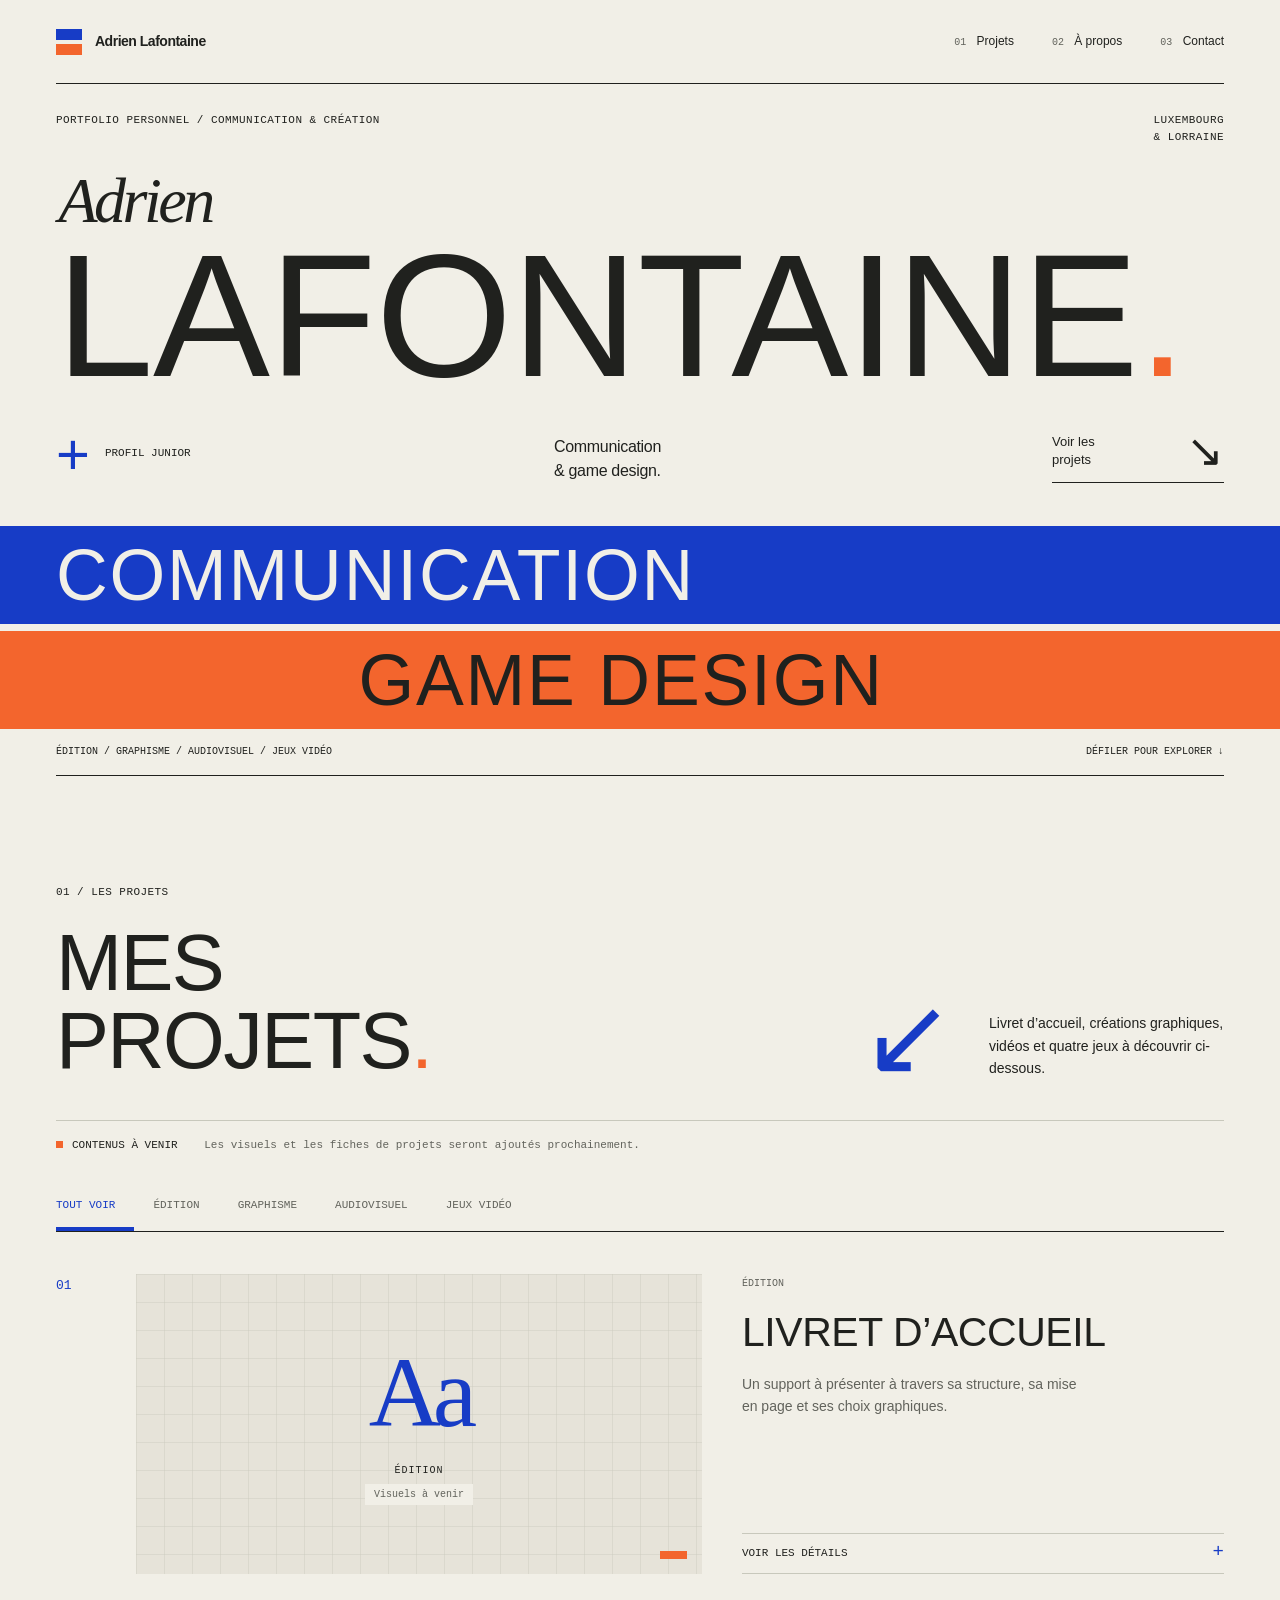
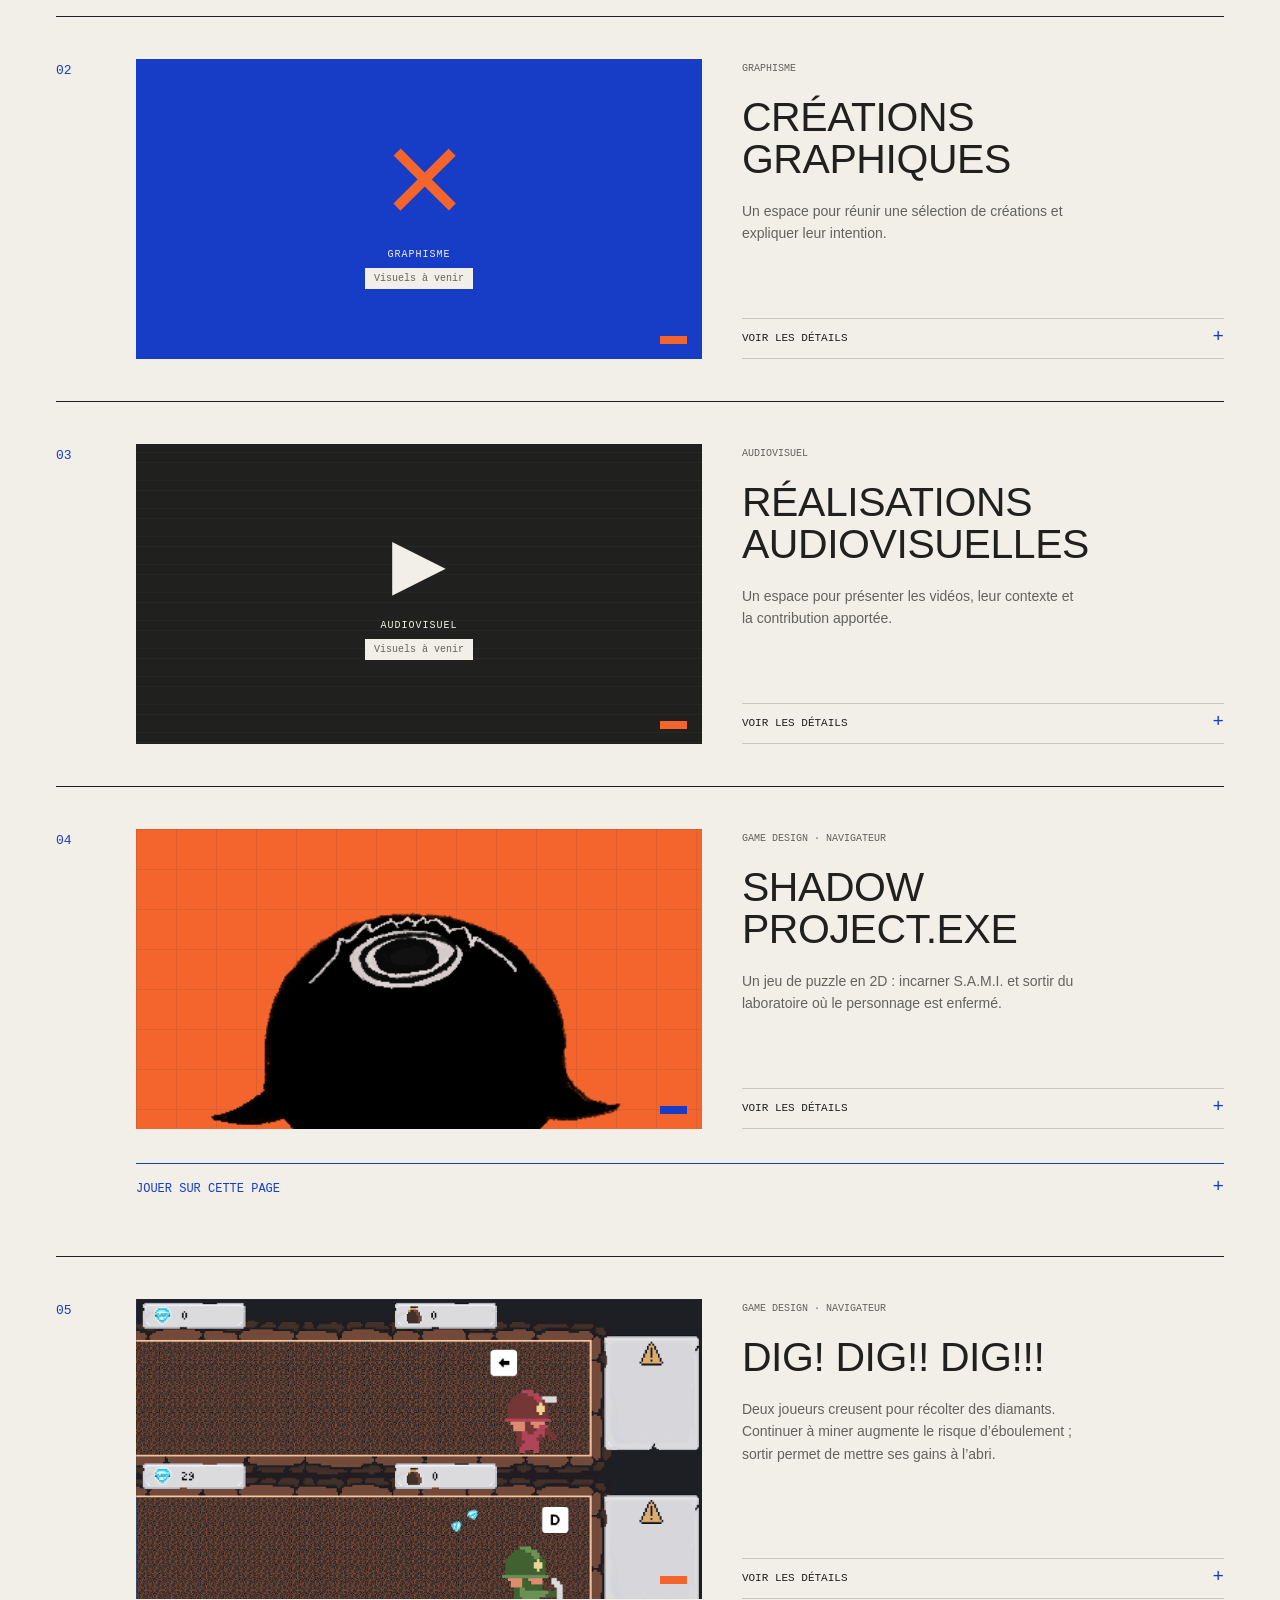
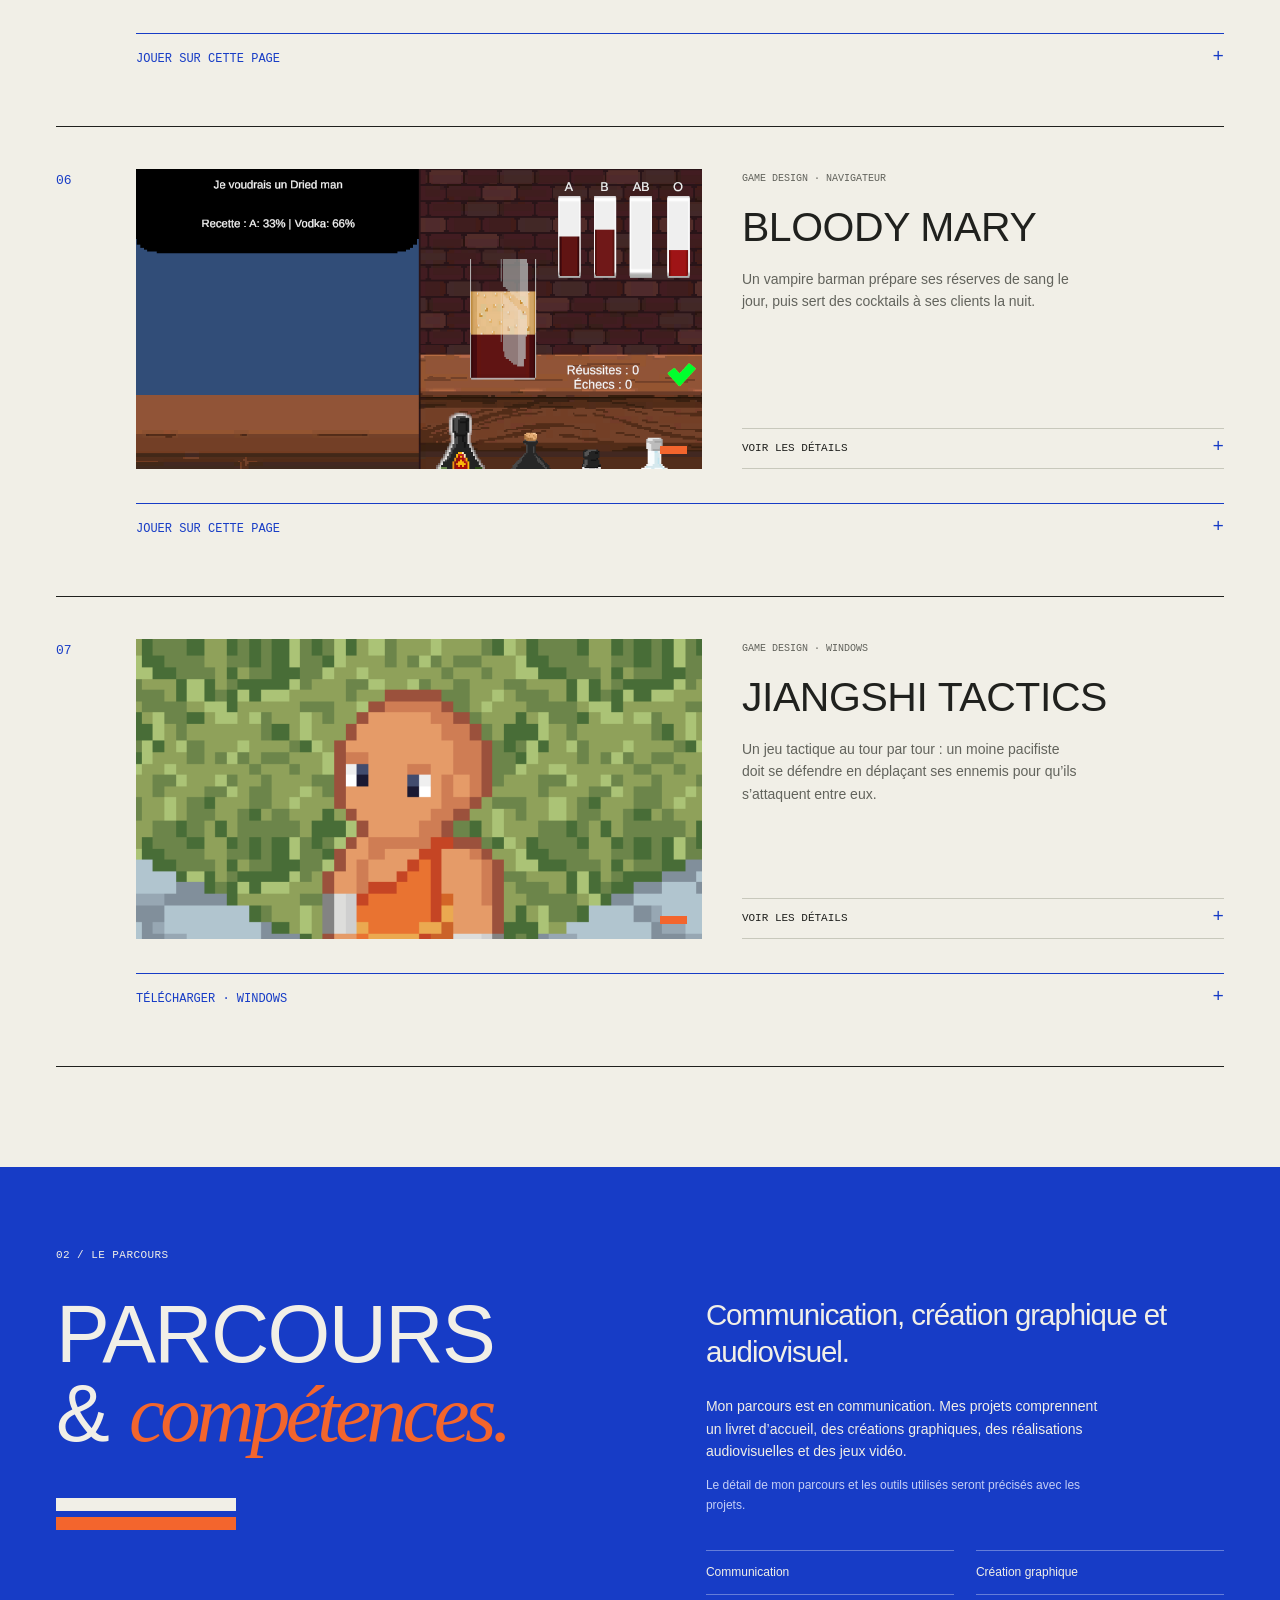
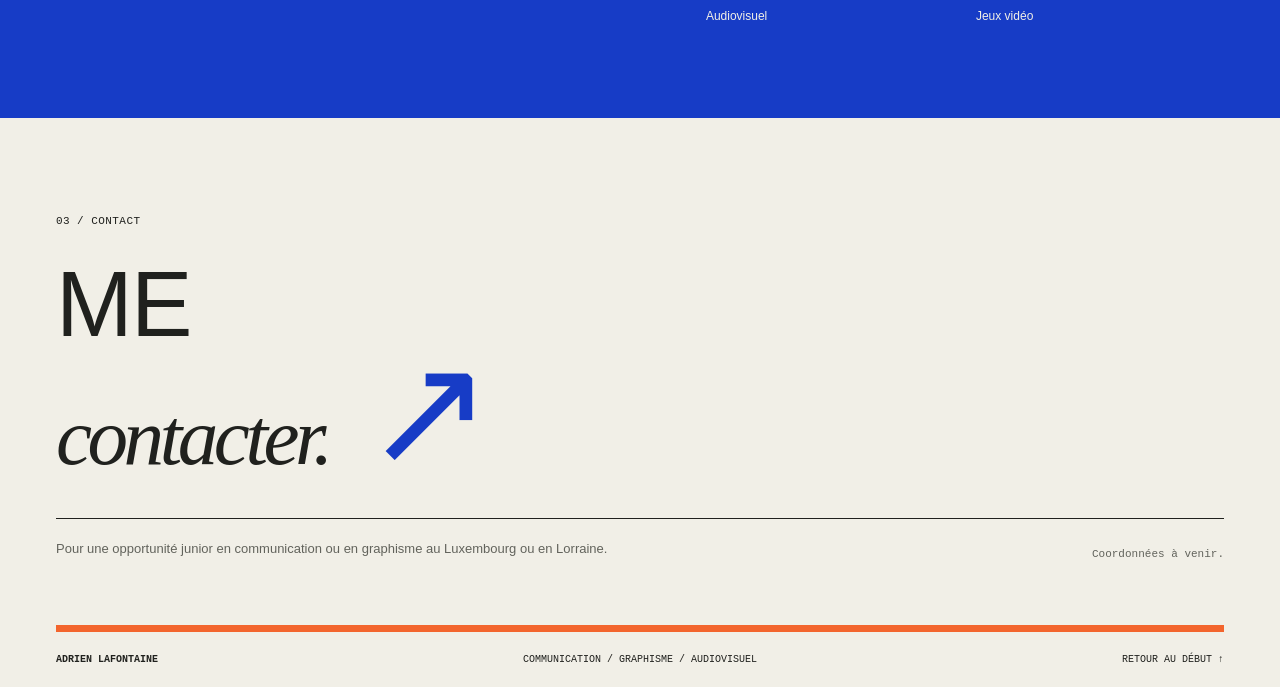
==== index.html @ 97775b86 "Utilise le lecteur officiel itch.io pour les jeux embarques" ====
<!doctype html>
<html lang="fr">
<head>
  <meta charset="utf-8">
  <meta name="viewport" content="width=device-width, initial-scale=1">
  <meta name="description" content="Portfolio junior en communication et graphisme : édition, créations graphiques, audiovisuel et jeux vidéo. Candidatures au Luxembourg et en Lorraine.">
  <title>Adrien Lafontaine — Communication & création</title>
  <link rel="icon" href="assets/favicon.svg" type="image/svg+xml">
  <link rel="stylesheet" href="styles.css?v=itch-2">
  <script src="content.js?v=itch-2" defer></script>
  <script src="script.js?v=itch-2" defer></script>
</head>
<body>
  <a class="skip" href="#projets">Aller aux projets</a>
  <header class="header wrap">
    <a class="brand" href="#accueil" aria-label="Adrien Lafontaine, accueil"><span class="brand-bars" aria-hidden="true"></span><span data-name>Adrien Lafontaine</span></a>
    <nav aria-label="Navigation principale"><a href="#projets"><span>01</span> Projets</a><a href="#apropos"><span>02</span> À propos</a><a href="#contact"><span>03</span> Contact</a></nav>
  </header>
  <main id="accueil">
    <section class="hero wrap" aria-labelledby="hero-title">
      <div class="hero-top"><p class="eyebrow">Portfolio personnel / Communication & création</p><p class="edition">Luxembourg<br>& Lorraine</p></div>
      <h1 id="hero-title"><span class="first-name">Adrien</span><span class="last-name">Lafontaine<span class="name-dot">.</span></span></h1>
      <div class="hero-bottom"><div class="hero-index"><span class="cross" aria-hidden="true">+</span><span>Profil junior</span></div><p>Communication<br>& game design.</p><a class="button" href="#projets"><span>Voir les<br>projets</span><span class="button-arrow" aria-hidden="true">↘</span></a></div>
      <div class="hero-bars" role="img" aria-label="Mes deux domaines : communication et game design"><span aria-hidden="true">COMMUNICATION</span><span aria-hidden="true">GAME DESIGN</span></div>
      <div class="hero-foot"><span>Édition / Graphisme / Audiovisuel / Jeux vidéo</span><span>Défiler pour explorer ↓</span></div>
    </section>
    <section class="projects wrap" id="projets" aria-labelledby="projects-title">
      <div class="section-top"><div><p class="eyebrow">01 / Les projets</p><h2 id="projects-title">Mes<br>projets<span class="orange">.</span></h2></div><div class="section-aside"><span class="section-symbol" aria-hidden="true">↙</span><p class="section-note">Livret d’accueil, créations graphiques, vidéos et quatre jeux à découvrir ci-dessous.</p></div></div>
      <p class="draft-note" id="draft-note"><span>Contenus à venir</span> Les visuels et les fiches de projets seront ajoutés prochainement.</p>
      <div class="filters" role="group" aria-label="Filtrer les projets"><button type="button" data-filter="all" aria-pressed="true">Tout voir</button><button type="button" data-filter="edition" aria-pressed="false">Édition</button><button type="button" data-filter="graphisme" aria-pressed="false">Graphisme</button><button type="button" data-filter="video" aria-pressed="false">Audiovisuel</button><button type="button" data-filter="jeu" aria-pressed="false">Jeux vidéo</button></div>
      <p id="filter-status" class="sr-only" role="status"></p>
      <div class="project-grid" id="project-grid"></div>
      <noscript><p>Activez JavaScript pour afficher les fiches des quatre rubriques : livret d’accueil, créations graphiques, réalisations audiovisuelles et jeux vidéo.</p></noscript>
    </section>
    <section class="about" id="apropos" aria-labelledby="about-title"><div class="wrap about-grid"><div><p class="eyebrow">02 / Le parcours</p><h2 id="about-title">Parcours<br>& <em>compétences.</em></h2><div class="small-bars" aria-hidden="true"></div></div><div class="about-copy"><p class="lead">Communication, création graphique et audiovisuel.</p><p id="about-text">Mon parcours est en communication. Mes projets comprennent un livret d’accueil, des créations graphiques, des réalisations audiovisuelles et des jeux vidéo.</p><p class="muted" id="about-placeholder">Le détail de mon parcours et les outils utilisés seront précisés avec les projets.</p><div class="focus-list"><span>Communication</span><span>Création graphique</span><span>Audiovisuel</span><span>Jeux vidéo</span></div><a id="cv-link" class="text-link" hidden>Télécharger mon CV <span aria-hidden="true">↗</span></a></div></div></section>
    <section class="contact wrap" id="contact" aria-labelledby="contact-title"><p class="eyebrow">03 / Contact</p><h2 id="contact-title">Me<br><em>contacter.</em><span class="orange">↗</span></h2><div class="contact-bottom"><p>Pour une opportunité junior en communication ou en graphisme au Luxembourg ou en Lorraine.</p><div id="contact-links"><p class="muted">Coordonnées à venir.</p></div></div></section>
  </main>
  <footer class="footer wrap"><span data-name>Adrien Lafontaine</span><span>Communication / Graphisme / Audiovisuel</span><a href="#accueil">Retour au début ↑</a></footer>
</body>
</html>
---- styles.css ----
/* Direction : dossier éditorial. Deux encres, un papier, des barres. */
:root{--blue:#173cc6;--orange:#f3652d;--paper:#f1efe7;--ink:#20211e;--muted:#62635c;--line:#c8c8bc;--mono:"Courier New",monospace;--display:Impact,"Arial Narrow","Franklin Gothic Medium",sans-serif}
*{box-sizing:border-box}html{scroll-behavior:smooth;scroll-padding-top:30px}body{margin:0;background:var(--paper);color:var(--ink);font:16px/1.6 Arial,Helvetica,sans-serif}a{color:inherit;text-decoration:none}button{font:inherit}a,button,summary{-webkit-tap-highlight-color:transparent}a:focus-visible,button:focus-visible,summary:focus-visible{outline:3px solid var(--orange);outline-offset:5px}[hidden]{display:none!important}::selection{background:var(--orange);color:var(--ink)}.wrap{width:min(1440px,calc(100% - 112px));margin-inline:auto}
.header{display:flex;align-items:center;justify-content:space-between;gap:28px;padding-block:25px;border-bottom:1px solid var(--ink)}.brand{display:flex;gap:13px;align-items:center;font-size:14px;font-weight:700;letter-spacing:-.035em}.brand-bars{width:26px;height:26px;flex-shrink:0;background:linear-gradient(to bottom,var(--blue) 0 42%,transparent 42% 58%,var(--orange) 58%)}nav{display:flex;gap:38px;font-size:12px}nav a{padding-block:7px}nav span{font:10px var(--mono);margin-right:7px;color:var(--muted)}nav a:hover{color:var(--blue)}.eyebrow,.edition{font:11px/1.5 var(--mono);text-transform:uppercase;letter-spacing:.04em;margin:0}.hero{padding-top:28px}.hero-top{display:flex;justify-content:space-between;align-items:start;gap:20px}.edition{text-align:right}.hero h1{margin:24px 0 0;line-height:.85;font-family:var(--display);font-weight:400;letter-spacing:-.025em;text-transform:uppercase}.first-name{display:block;font:italic clamp(35px,5vw,76px)/1 Georgia,serif;letter-spacing:-.055em;text-transform:none;margin-left:.04em;margin-bottom:8px}.last-name{display:block;font-size:clamp(65px,13.7vw,205px);white-space:nowrap}.name-dot{color:var(--orange)}.hero-bottom{display:grid;grid-template-columns:1fr 1fr auto;align-items:end;gap:25px;padding-block:35px 38px}.hero-index{display:flex;gap:15px;align-items:center;font:11px/1.6 var(--mono);text-transform:uppercase}.cross{font-size:58px;line-height:1;color:var(--blue);font-family:Arial,sans-serif}.hero-bottom>p{font-size:16px;line-height:1.5;letter-spacing:-.02em;margin:0}.button{display:flex;justify-content:space-between;align-items:center;gap:32px;padding-bottom:9px;border-bottom:1px solid var(--ink);font-size:13px;line-height:1.4;min-width:172px}.button-arrow{font-size:45px;line-height:1;transition:transform .2s}.button:hover .button-arrow{transform:translate(4px,4px)}.hero-bars{margin-inline:-56px;overflow:hidden;padding-block:5px 0}.hero-bars span{display:block;background:var(--blue);color:var(--paper);font:clamp(30px,5.6vw,85px)/1 var(--display);letter-spacing:.025em;padding:14px 56px 12px;white-space:nowrap}.hero-bars span+span{background:var(--orange);color:var(--ink);padding-left:28%;margin-top:7px}.hero-foot{display:flex;justify-content:space-between;gap:20px;border-bottom:1px solid var(--ink);padding-block:16px;font:10px/1.4 var(--mono);text-transform:uppercase}
.projects{padding-block:108px 100px}.section-top{display:grid;grid-template-columns:1fr 1fr;gap:40px;align-items:end}.section-top .eyebrow{margin-bottom:24px}h2{font:clamp(52px,6.2vw,92px)/.98 var(--display);font-weight:400;text-transform:uppercase;letter-spacing:-.02em;margin:0}.orange{color:var(--orange)}.section-aside{display:flex;align-items:end;gap:35px;justify-content:end}.section-symbol{font:110px/.8 Arial,sans-serif;color:var(--blue)}.section-note{max-width:235px;margin:0;font-size:14px;line-height:1.6}.draft-note{font:11px/1.7 var(--mono);border-top:1px solid var(--line);padding-top:15px;margin:40px 0 0;color:var(--muted)}.draft-note>span{display:inline-block;color:var(--ink);margin-right:20px;text-transform:uppercase}.draft-note>span:before{content:"";display:inline-block;width:7px;height:7px;background:var(--orange);margin-right:9px}.filters{display:flex;flex-wrap:wrap;gap:0;margin:30px 0 0;border-bottom:1px solid var(--ink)}.filters button{font:11px/1.4 var(--mono);text-transform:uppercase;background:transparent;color:var(--muted);border:0;border-bottom:4px solid transparent;cursor:pointer;padding:14px 19px 13px}.filters button:first-child{padding-left:0}.filters button:hover{color:var(--ink)}.filters button[aria-pressed=true]{border-bottom-color:var(--blue);color:var(--blue)}
.project-grid{display:flex;flex-direction:column}.project-card{position:relative;display:grid;grid-template-columns:50px minmax(0,1.15fr) minmax(0,1fr);gap:30px;padding:42px 0;border-bottom:1px solid var(--ink);min-width:0}.project-number{font:13px/1.5 var(--mono);padding-top:2px;color:var(--blue)}.project-visual{min-width:0;height:300px;position:relative;display:grid;place-items:center;overflow:hidden;background:#e6e3d9;background-image:linear-gradient(#c8c8bc66 1px,transparent 1px),linear-gradient(90deg,#c8c8bc66 1px,transparent 1px);background-size:28px 28px}.project-visual:after{content:"";position:absolute;width:27px;height:8px;background:var(--orange);bottom:15px;right:15px}.project-visual img{width:100%;height:100%;object-fit:cover}.placeholder{position:relative;display:flex;align-items:center;flex-direction:column;text-align:center;padding:20px}.placeholder b{font:100px/1 Georgia,serif;color:var(--blue);letter-spacing:-.08em}.placeholder span{font:10px/1.5 var(--mono);text-transform:uppercase;letter-spacing:.1em;margin-top:20px}.placeholder small{font:10px/1.5 var(--mono);background:var(--paper);padding:3px 9px;margin-top:6px;color:var(--muted)}.project-card:nth-child(2) .project-visual{background-color:var(--blue);background-image:none}.project-card:nth-child(2) .placeholder b{color:var(--orange);font-family:Arial,sans-serif;font-size:140px;line-height:.7}.project-card:nth-child(2) .placeholder span{color:var(--paper)}.project-card:nth-child(3) .project-visual{background-color:var(--ink);background-image:repeating-linear-gradient(0deg,transparent,transparent 9px,#f1efe708 9px,#f1efe708 10px)}.project-card:nth-child(3) .placeholder b{font-family:Arial,sans-serif;color:var(--paper);font-size:70px;letter-spacing:0}.project-card:nth-child(3) .placeholder span{color:var(--paper)}.project-card:nth-child(4) .project-visual{background-color:var(--orange);background-size:40px 40px;background-image:linear-gradient(#20211e16 1px,transparent 1px),linear-gradient(90deg,#20211e16 1px,transparent 1px)}.project-card:nth-child(4) .placeholder b{font-family:var(--mono);font-size:130px;color:var(--ink);line-height:.8}.project-card:nth-child(4) .project-visual:after{background:var(--blue)}.project-copy{display:flex;flex-direction:column;min-width:0;padding:4px 0 0 10px}.project-heading{display:flex;flex-direction:column-reverse;gap:22px}.project-heading h3{font:clamp(30px,3.2vw,46px)/1.03 var(--display);font-weight:400;text-transform:uppercase;margin:0;letter-spacing:-.01em;max-width:390px}.project-heading>span{font:10px var(--mono);text-transform:uppercase;color:var(--muted)}.project-intro{font-size:14px;line-height:1.6;max-width:340px;margin:20px 0 25px;color:var(--muted)}.project-copy details{margin-top:auto;font-size:13px}summary{cursor:pointer;list-style:none;padding:11px 0;border-block:1px solid var(--line);display:flex;justify-content:space-between;gap:20px;font:11px/1.5 var(--mono);text-transform:uppercase}summary::-webkit-details-marker{display:none}summary:after{content:"+";font-size:19px;line-height:.8;color:var(--blue)}details[open]>summary:after{content:"−"}.project-detail{padding-block:8px}.project-detail p{margin:10px 0}.project-detail strong{font-weight:700}.project-detail a{display:inline-block;margin-top:12px;border-bottom:1px solid var(--blue);color:var(--blue)}
.about{background:var(--blue);color:var(--paper);padding-block:80px;position:relative;overflow:hidden}.about-grid{display:grid;grid-template-columns:1.1fr 1fr;gap:80px}.about .eyebrow{margin-bottom:32px}.about h2{font-size:clamp(52px,6.3vw,92px)}em{font-family:Georgia,serif;font-weight:400;text-transform:none;letter-spacing:-.055em}.about h2 em{color:var(--orange)}.small-bars{margin-top:45px;width:180px;height:32px;background:linear-gradient(to bottom,var(--paper) 0 40%,transparent 40% 60%,var(--orange) 60%)}.about-copy{padding-top:50px}.lead{font-size:clamp(23px,2.3vw,32px);line-height:1.25;letter-spacing:-.035em;margin:0 0 25px}.about-copy>p:not(.lead){font-size:14px;max-width:410px}.muted{color:var(--muted);font-size:13px}.about .muted{color:#c4cef5;font-size:12px!important}.focus-list{display:grid;grid-template-columns:1fr 1fr;gap:0 22px;margin-top:35px}.focus-list span{border-top:1px solid #ffffff55;padding:12px 0;font-size:12px}.text-link{display:inline-block;border-bottom:1px solid currentColor;margin-top:30px;font-size:13px}.contact{padding-block:95px 65px}.contact .eyebrow{margin-bottom:30px}.contact h2{font-size:clamp(48px,7.2vw,106px)}.contact h2 em{font-size:.88em}.contact h2>.orange{display:inline-block;color:var(--blue);margin-left:35px;font:clamp(70px,12vw,170px)/.8 Arial,sans-serif}.contact-bottom{display:grid;grid-template-columns:1fr 1fr;gap:35px;align-items:end;border-top:1px solid var(--ink);margin-top:40px;padding-top:20px}.contact-bottom>p{font-size:13px;color:var(--muted);margin:0}#contact-links{display:flex;gap:15px;justify-content:end;flex-wrap:wrap}#contact-links a{color:var(--blue);border-bottom:1px solid var(--blue);overflow-wrap:anywhere;font-size:15px}#contact-links p{margin:0;font:11px var(--mono)}.footer{border-top:7px solid var(--orange);display:flex;justify-content:space-between;gap:15px;padding-block:20px;font:10px/1.5 var(--mono);text-transform:uppercase}.footer>span:first-child{font-weight:700}.footer a:hover{color:var(--blue)}.skip{position:absolute;top:0;left:20px;transform:translateY(-150%);padding:12px;background:var(--paper);z-index:5}.skip:focus{transform:translateY(0)}.sr-only{position:absolute;width:1px;height:1px;padding:0;margin:-1px;overflow:hidden;clip:rect(0,0,0,0);white-space:nowrap;border:0}
@media(min-width:1600px){.last-name{font-size:218px}.hero-bars{margin-inline:0}.hero-bars span{padding-left:30px}}@media(max-width:1000px){.wrap{width:calc(100% - 64px)}.hero-bars{margin-inline:-32px}.hero-bars span{padding-inline:32px}.hero-bars span+span{padding-left:28%}.project-card{grid-template-columns:30px minmax(0,1fr) minmax(0,1fr);gap:20px}.project-visual{height:270px}.project-copy{padding-left:0}.about-grid{gap:40px}.section-aside{gap:20px}.section-symbol{font-size:80px}}
@media(max-width:700px){.wrap{width:calc(100% - 40px)}.header{padding-block:18px;align-items:start;gap:15px}.brand{font-size:12px;line-height:1.2;max-width:150px}.brand-bars{width:20px;height:24px}nav{gap:16px;font-size:11px}nav span{display:none}.hero{padding-top:22px}.hero-top .eyebrow{font-size:9px;max-width:180px}.edition{font-size:9px}.hero h1{margin-top:32px}.first-name{font-size:40px}.last-name{font-size:14.5vw}.hero-bottom{grid-template-columns:1fr auto;padding-block:28px;gap:20px}.hero-index{grid-column:1/-1;font-size:9px;gap:10px}.cross{font-size:32px}.hero-bottom>p{font-size:13px}.button{min-width:125px;gap:15px;font-size:11px}.button-arrow{font-size:35px}.hero-bars{margin-inline:-20px}.hero-bars span{font-size:7.3vw;padding:13px 20px}.hero-bars span+span{padding-left:24%;margin-top:5px}.hero-foot{font-size:8px;gap:15px}.hero-foot>span:first-child{max-width:180px}.projects{padding-block:60px}.section-top{grid-template-columns:1fr 1fr;gap:20px}.section-top .eyebrow{font-size:9px;margin-bottom:20px}h2{font-size:48px}.section-aside{display:block}.section-symbol{font-size:50px}.section-note{font-size:11px;margin-top:15px;max-width:175px}.draft-note{font-size:10px;margin-top:28px}.draft-note>span{display:block;margin-bottom:5px}.filters{margin-top:20px}.filters button{font-size:9px;padding:11px 12px}.project-card{grid-template-columns:25px minmax(0,1fr);gap:15px;padding-block:28px}.project-number{font-size:11px}.project-visual{height:260px}.project-copy{grid-column:2}.project-heading{gap:10px}.project-heading h3{font-size:35px;max-width:none}.project-heading>span{font-size:9px}.project-intro{font-size:13px;max-width:none;margin-block:15px 20px}.about{padding-block:55px}.about-grid{grid-template-columns:1fr;gap:35px}.about h2{font-size:65px}.small-bars{margin-top:25px;width:125px;height:25px}.about-copy{padding:0}.lead{max-width:400px}.contact{padding-block:55px 40px}.contact h2{font-size:clamp(38px,9vw,62px)}.contact h2>.orange{font-size:65px;margin-left:20px}.contact-bottom{grid-template-columns:1fr;gap:25px;margin-top:30px}#contact-links{justify-content:start}.footer{font-size:9px;flex-wrap:wrap}.footer>span:nth-child(2){display:none}}
@media(prefers-reduced-motion:reduce){html{scroll-behavior:auto}*,*:before,*:after{transition:none!important}}@media print{.header nav,.filters,.button,.draft-note{display:none}.wrap{width:100%}.hero-bars{margin:0}.project-card{break-inside:avoid}.projects,.contact{padding-block:30px}.about{padding-block:30px}.project-visual{height:180px}}
@media(max-width:480px){.section-top{grid-template-columns:1fr}.section-aside{display:flex;align-items:center;justify-content:start;gap:20px}.section-note{max-width:230px;margin:0}.projects h2{font-size:55px}.contact h2>.orange{font-size:40px;margin-left:10px}}
.game-project .project-visual{background:#d7d7d2;background-image:none}.game-project .project-visual img{object-fit:contain;image-rendering:auto}.game-player{grid-column:2/-1;border-top:1px solid var(--blue);margin-top:4px}.game-player>summary{font-size:12px;color:var(--blue);padding:16px 0;border:0}.game-player[open]>summary{border-bottom:1px solid var(--line)}.game-player-body{padding:14px 0}.game-toolbar{display:flex;justify-content:space-between;align-items:center;gap:16px;font:10px/1.5 var(--mono);margin-bottom:12px;color:var(--muted)}.game-toolbar button{border:1px solid var(--ink);background:transparent;padding:7px 10px;font:11px var(--mono);cursor:pointer;color:var(--ink)}.game-stage{position:relative;width:100%;background:#111;overflow:hidden}.game-stage iframe{position:absolute;left:50%;top:50%;transform-origin:center;border:0;max-width:none}.game-stage:fullscreen{width:100vw;height:100vh;aspect-ratio:auto!important}.game-controls{font:11px/1.7 var(--mono);color:var(--muted);max-width:760px;margin:13px 0 0}.itch-widget iframe{display:block;width:100%;max-width:552px;height:167px;border:0}.game-capture{margin:20px 0 10px}.game-capture img{display:block;width:100%;height:auto;border:1px solid var(--line)}@media(max-width:700px){.game-player{grid-column:1/-1}.game-toolbar{align-items:start}.game-toolbar>span{max-width:190px}.game-project .project-visual{height:240px}}
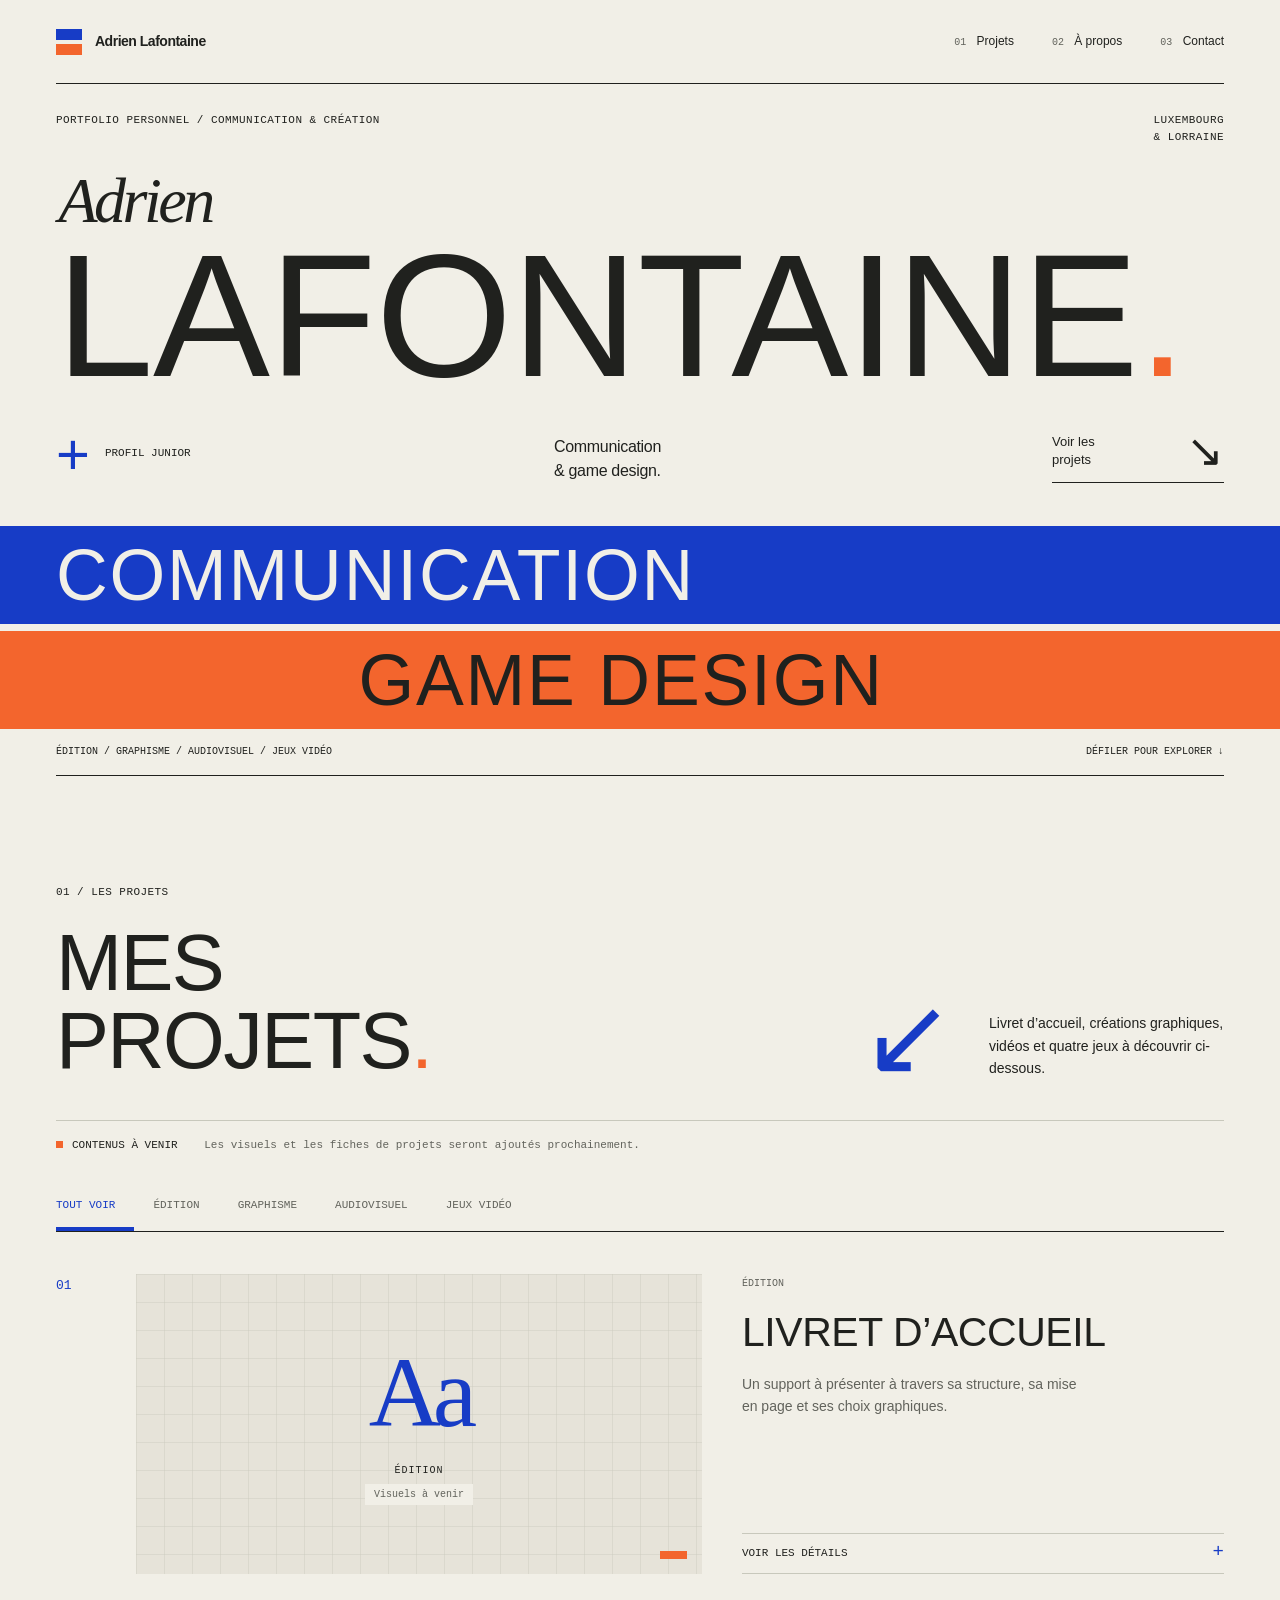
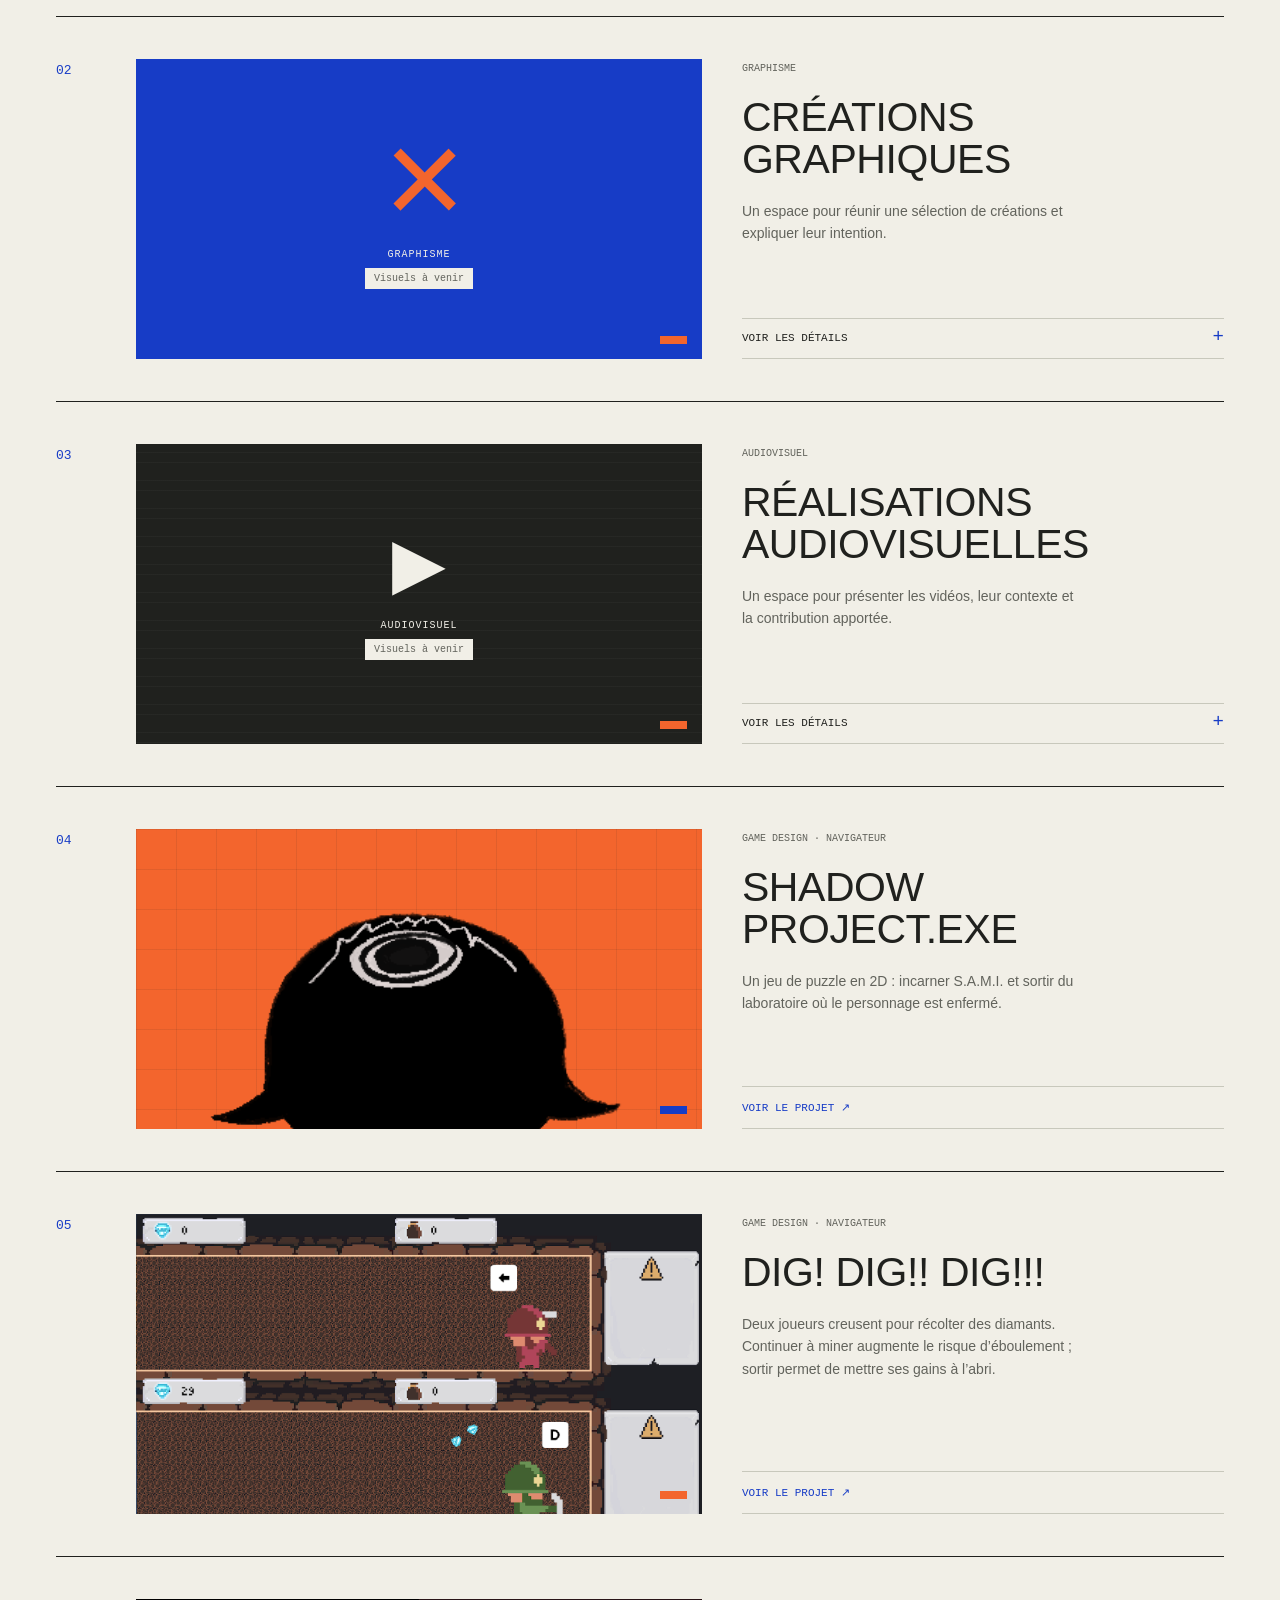
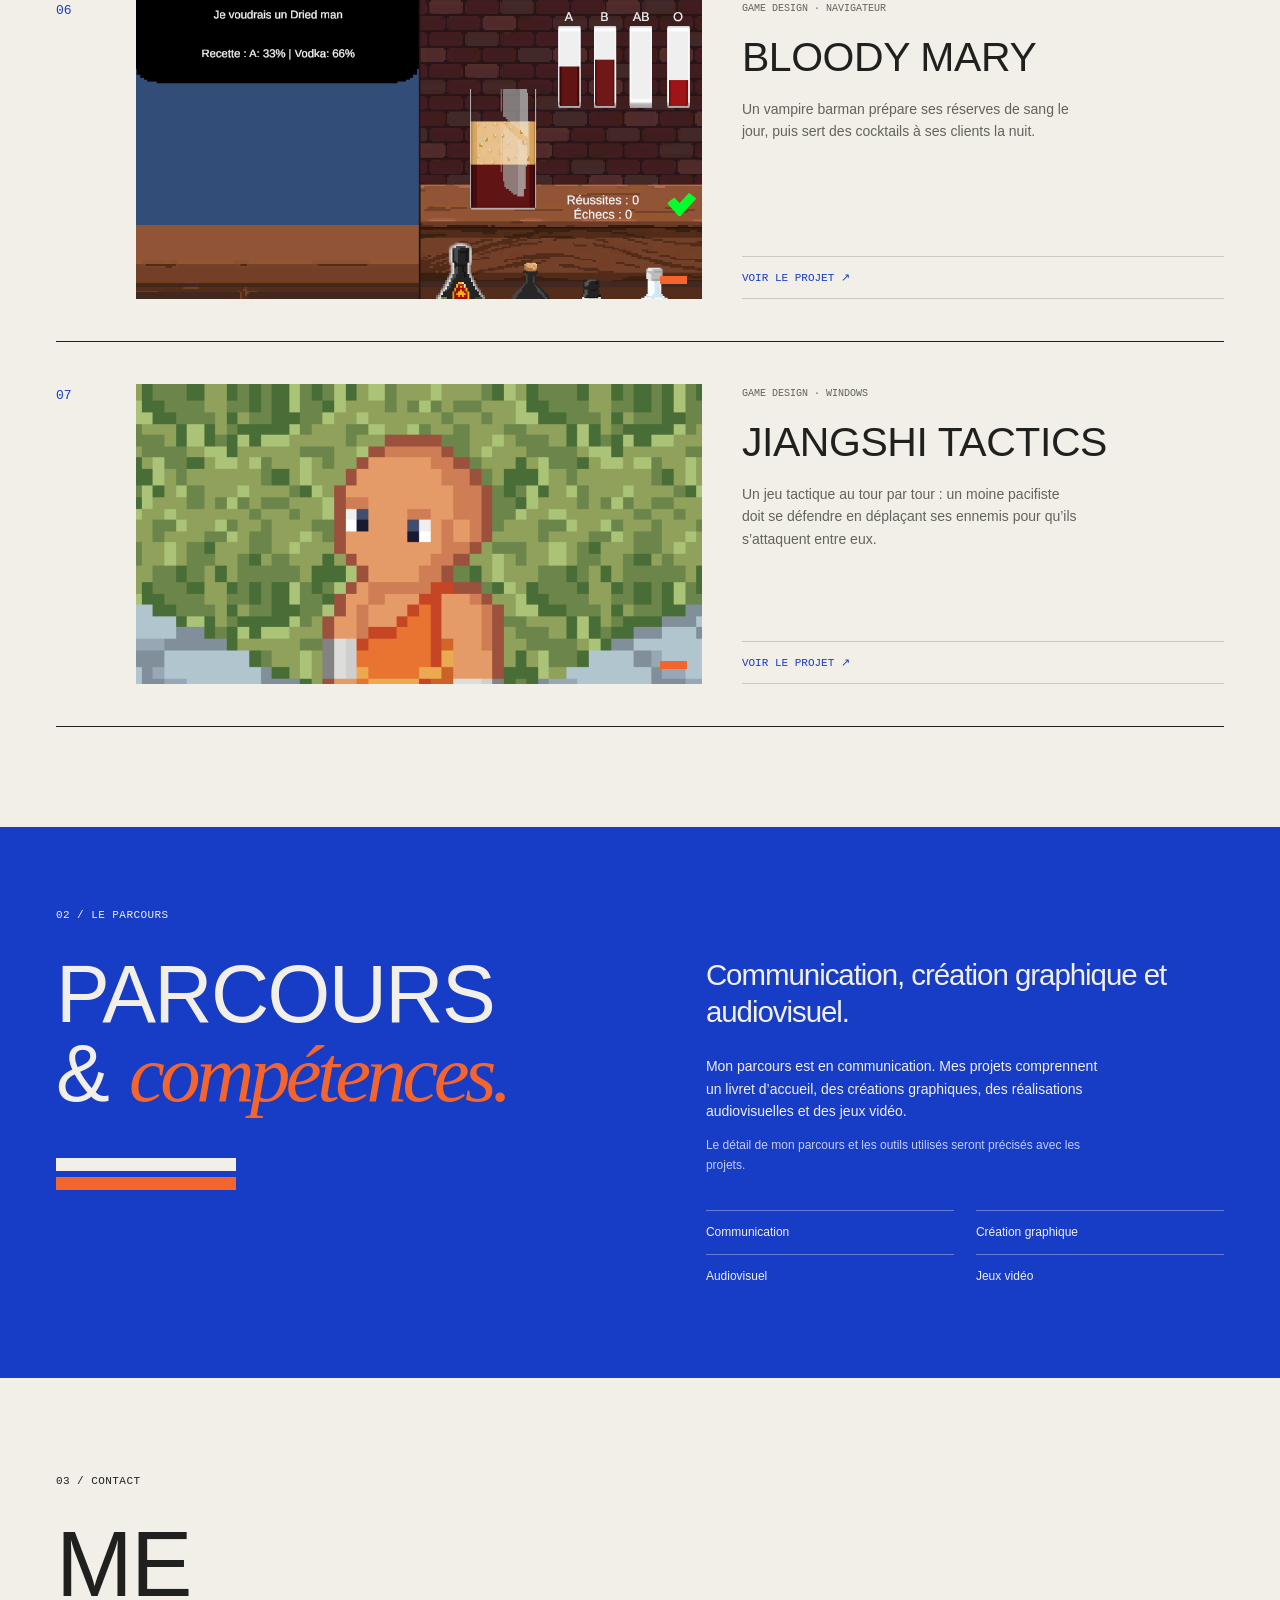
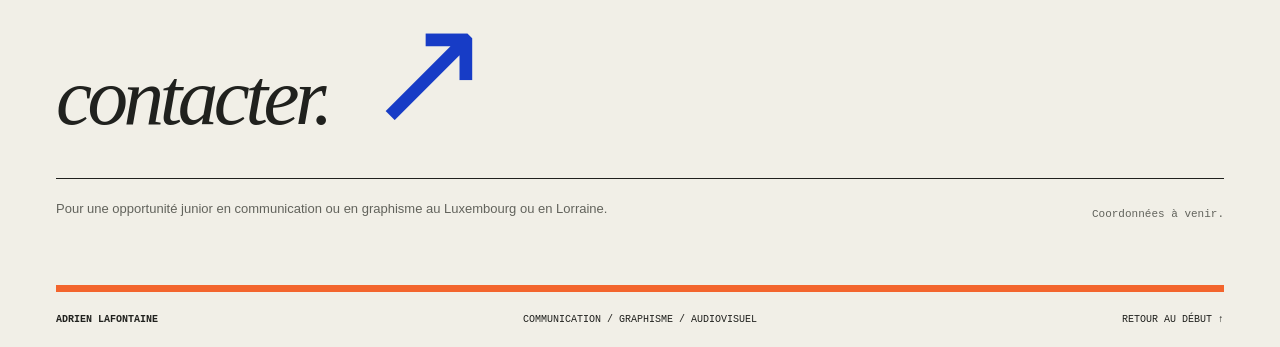
==== commit 84813c6f: "Cree une page de presentation par jeu sans lecteur embarque" ====
--- a/index.html
+++ b/index.html
@@ -6,9 +6,9 @@
   <meta name="description" content="Portfolio junior en communication et graphisme : édition, créations graphiques, audiovisuel et jeux vidéo. Candidatures au Luxembourg et en Lorraine.">
   <title>Adrien Lafontaine — Communication & création</title>
   <link rel="icon" href="assets/favicon.svg" type="image/svg+xml">
-  <link rel="stylesheet" href="styles.css?v=itch-2">
-  <script src="content.js?v=itch-2" defer></script>
-  <script src="script.js?v=itch-2" defer></script>
+  <link rel="stylesheet" href="styles.css?v=presentations-1">
+  <script src="content.js?v=presentations-1" defer></script>
+  <script src="script.js?v=presentations-1" defer></script>
 </head>
 <body>
   <a class="skip" href="#projets">Aller aux projets</a>
--- a/styles.css
+++ b/styles.css
@@ -9,4 +9,4 @@
 @media(max-width:700px){.wrap{width:calc(100% - 40px)}.header{padding-block:18px;align-items:start;gap:15px}.brand{font-size:12px;line-height:1.2;max-width:150px}.brand-bars{width:20px;height:24px}nav{gap:16px;font-size:11px}nav span{display:none}.hero{padding-top:22px}.hero-top .eyebrow{font-size:9px;max-width:180px}.edition{font-size:9px}.hero h1{margin-top:32px}.first-name{font-size:40px}.last-name{font-size:14.5vw}.hero-bottom{grid-template-columns:1fr auto;padding-block:28px;gap:20px}.hero-index{grid-column:1/-1;font-size:9px;gap:10px}.cross{font-size:32px}.hero-bottom>p{font-size:13px}.button{min-width:125px;gap:15px;font-size:11px}.button-arrow{font-size:35px}.hero-bars{margin-inline:-20px}.hero-bars span{font-size:7.3vw;padding:13px 20px}.hero-bars span+span{padding-left:24%;margin-top:5px}.hero-foot{font-size:8px;gap:15px}.hero-foot>span:first-child{max-width:180px}.projects{padding-block:60px}.section-top{grid-template-columns:1fr 1fr;gap:20px}.section-top .eyebrow{font-size:9px;margin-bottom:20px}h2{font-size:48px}.section-aside{display:block}.section-symbol{font-size:50px}.section-note{font-size:11px;margin-top:15px;max-width:175px}.draft-note{font-size:10px;margin-top:28px}.draft-note>span{display:block;margin-bottom:5px}.filters{margin-top:20px}.filters button{font-size:9px;padding:11px 12px}.project-card{grid-template-columns:25px minmax(0,1fr);gap:15px;padding-block:28px}.project-number{font-size:11px}.project-visual{height:260px}.project-copy{grid-column:2}.project-heading{gap:10px}.project-heading h3{font-size:35px;max-width:none}.project-heading>span{font-size:9px}.project-intro{font-size:13px;max-width:none;margin-block:15px 20px}.about{padding-block:55px}.about-grid{grid-template-columns:1fr;gap:35px}.about h2{font-size:65px}.small-bars{margin-top:25px;width:125px;height:25px}.about-copy{padding:0}.lead{max-width:400px}.contact{padding-block:55px 40px}.contact h2{font-size:clamp(38px,9vw,62px)}.contact h2>.orange{font-size:65px;margin-left:20px}.contact-bottom{grid-template-columns:1fr;gap:25px;margin-top:30px}#contact-links{justify-content:start}.footer{font-size:9px;flex-wrap:wrap}.footer>span:nth-child(2){display:none}}
 @media(prefers-reduced-motion:reduce){html{scroll-behavior:auto}*,*:before,*:after{transition:none!important}}@media print{.header nav,.filters,.button,.draft-note{display:none}.wrap{width:100%}.hero-bars{margin:0}.project-card{break-inside:avoid}.projects,.contact{padding-block:30px}.about{padding-block:30px}.project-visual{height:180px}}
 @media(max-width:480px){.section-top{grid-template-columns:1fr}.section-aside{display:flex;align-items:center;justify-content:start;gap:20px}.section-note{max-width:230px;margin:0}.projects h2{font-size:55px}.contact h2>.orange{font-size:40px;margin-left:10px}}
-.game-project .project-visual{background:#d7d7d2;background-image:none}.game-project .project-visual img{object-fit:contain;image-rendering:auto}.game-player{grid-column:2/-1;border-top:1px solid var(--blue);margin-top:4px}.game-player>summary{font-size:12px;color:var(--blue);padding:16px 0;border:0}.game-player[open]>summary{border-bottom:1px solid var(--line)}.game-player-body{padding:14px 0}.game-toolbar{display:flex;justify-content:space-between;align-items:center;gap:16px;font:10px/1.5 var(--mono);margin-bottom:12px;color:var(--muted)}.game-toolbar button{border:1px solid var(--ink);background:transparent;padding:7px 10px;font:11px var(--mono);cursor:pointer;color:var(--ink)}.game-stage{position:relative;width:100%;background:#111;overflow:hidden}.game-stage iframe{position:absolute;left:50%;top:50%;transform-origin:center;border:0;max-width:none}.game-stage:fullscreen{width:100vw;height:100vh;aspect-ratio:auto!important}.game-controls{font:11px/1.7 var(--mono);color:var(--muted);max-width:760px;margin:13px 0 0}.itch-widget iframe{display:block;width:100%;max-width:552px;height:167px;border:0}.game-capture{margin:20px 0 10px}.game-capture img{display:block;width:100%;height:auto;border:1px solid var(--line)}@media(max-width:700px){.game-player{grid-column:1/-1}.game-toolbar{align-items:start}.game-toolbar>span{max-width:190px}.game-project .project-visual{height:240px}}
+.game-project .project-visual img{object-fit:contain}.project-page-link{font:11px var(--mono);text-transform:uppercase;border-block:1px solid var(--line);padding:14px 0;margin-top:auto;color:var(--blue)}.project-page-link:hover{background:var(--blue);color:var(--paper);padding-left:10px}.project-card>a{display:block;min-width:0}.project-page{padding-block:65px}.project-page>.eyebrow{margin-bottom:25px}.project-page>h1{font:clamp(45px,7vw,100px)/1 var(--display);text-transform:uppercase;letter-spacing:-.02em;margin:0;overflow-wrap:anywhere}.project-page-intro{font-size:clamp(18px,2vw,25px);line-height:1.5;max-width:800px;margin:30px 0}.itch-link{display:inline-flex;gap:30px;align-items:center;padding:13px 20px;background:var(--blue);color:var(--paper);font-size:14px}.itch-link:hover{background:var(--ink)}.project-page-cover{margin:45px 0 60px;background:#dedbd1;border-top:10px solid var(--blue);border-bottom:10px solid var(--orange);padding:25px;display:grid;place-items:center}.project-page-cover img{max-width:100%;max-height:580px;object-fit:contain;display:block}.project-page-content{display:grid;grid-template-columns:1fr 1.5fr;gap:60px;padding-bottom:40px}.project-page-content h2{font-size:clamp(35px,4vw,60px)}.project-fact{border-top:1px solid var(--line);padding-block:17px}.project-fact h3{font:11px var(--mono);text-transform:uppercase;color:var(--blue);margin:0 0 12px}.project-fact p{font-size:15px;line-height:1.7;margin:0}.project-gallery{display:grid;gap:25px}.project-gallery figure{margin:0}.project-gallery img{display:block;max-width:100%;height:auto;margin:auto}.project-page-end{border-top:1px solid var(--ink);display:flex;justify-content:space-between;gap:25px;align-items:center;margin-top:50px;padding-top:25px}.project-page-end .text-link{margin:0;font-size:13px}@media(max-width:700px){.project-card>a{grid-column:2}.project-page{padding-block:40px}.project-page-content{grid-template-columns:1fr;gap:25px}.project-page-cover{padding:10px;margin-block:30px}.project-page-end{align-items:start;flex-direction:column}.project-page-intro{font-size:18px}}
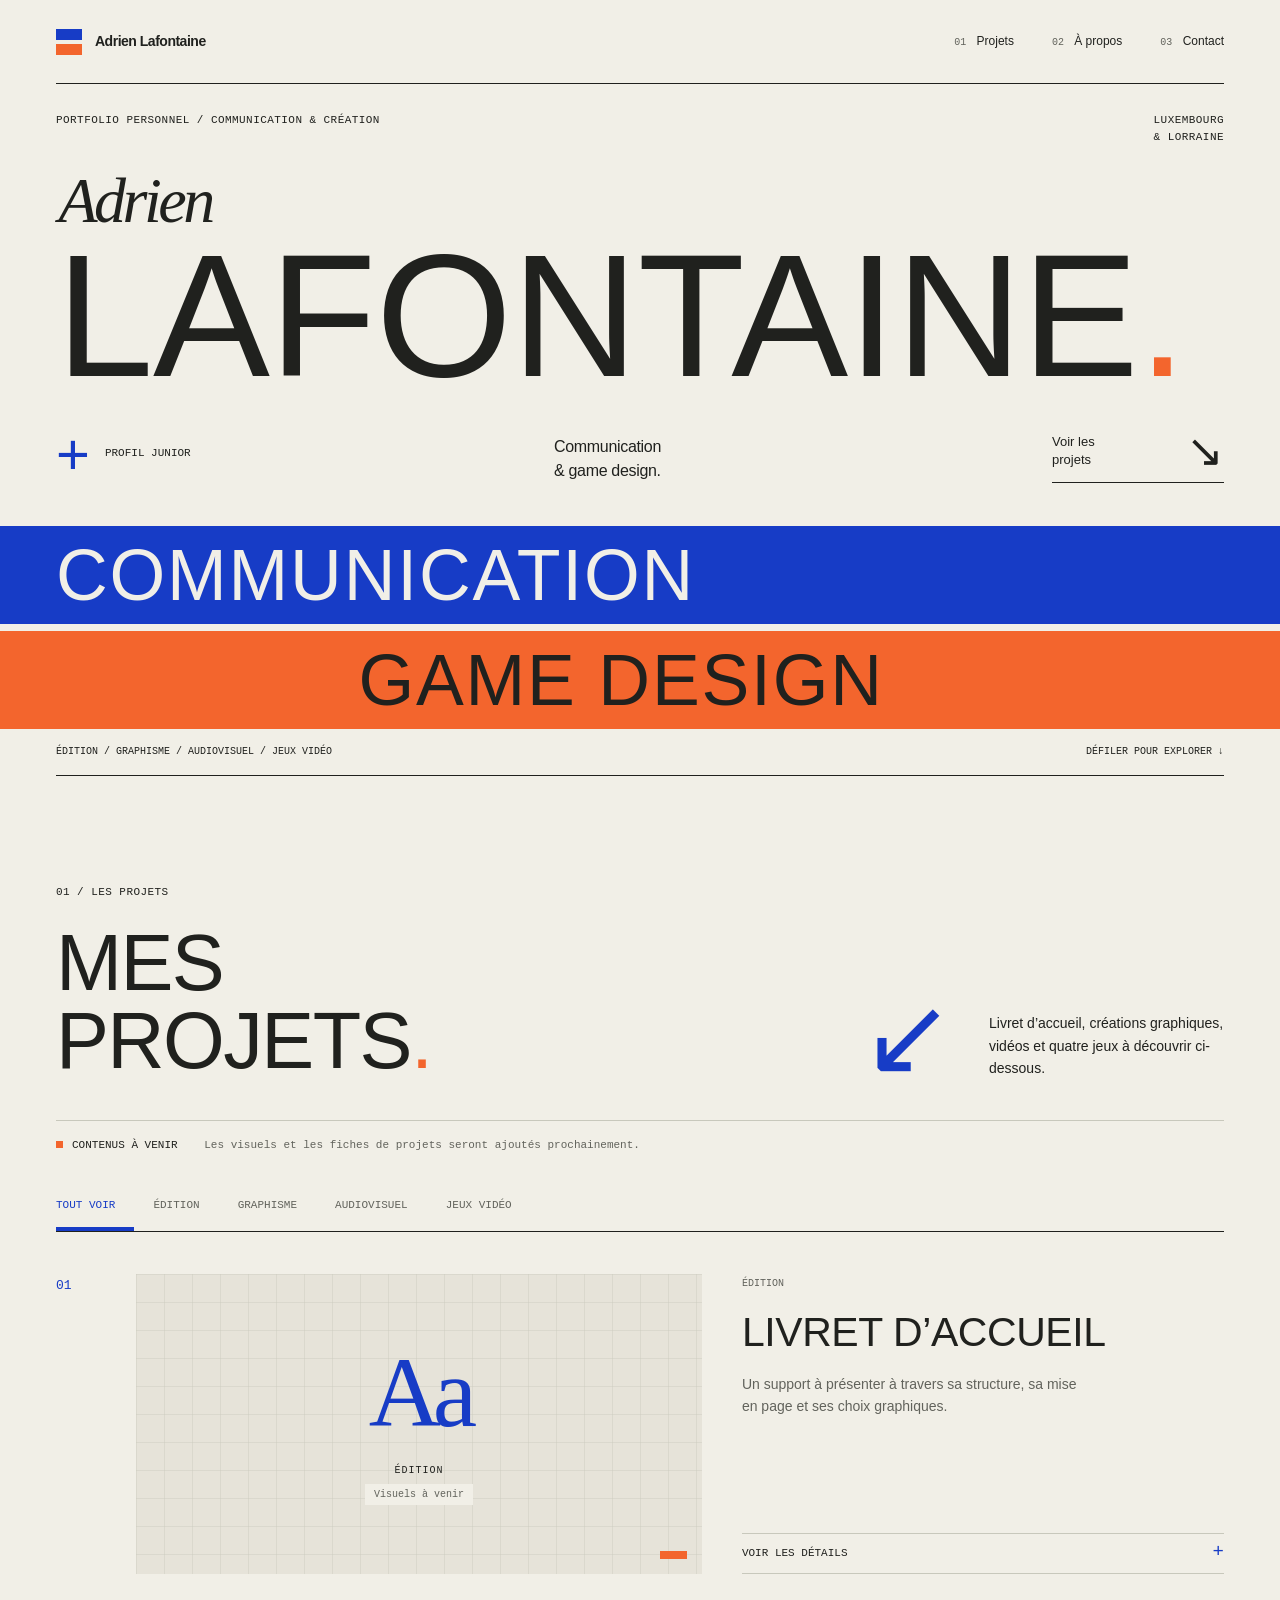
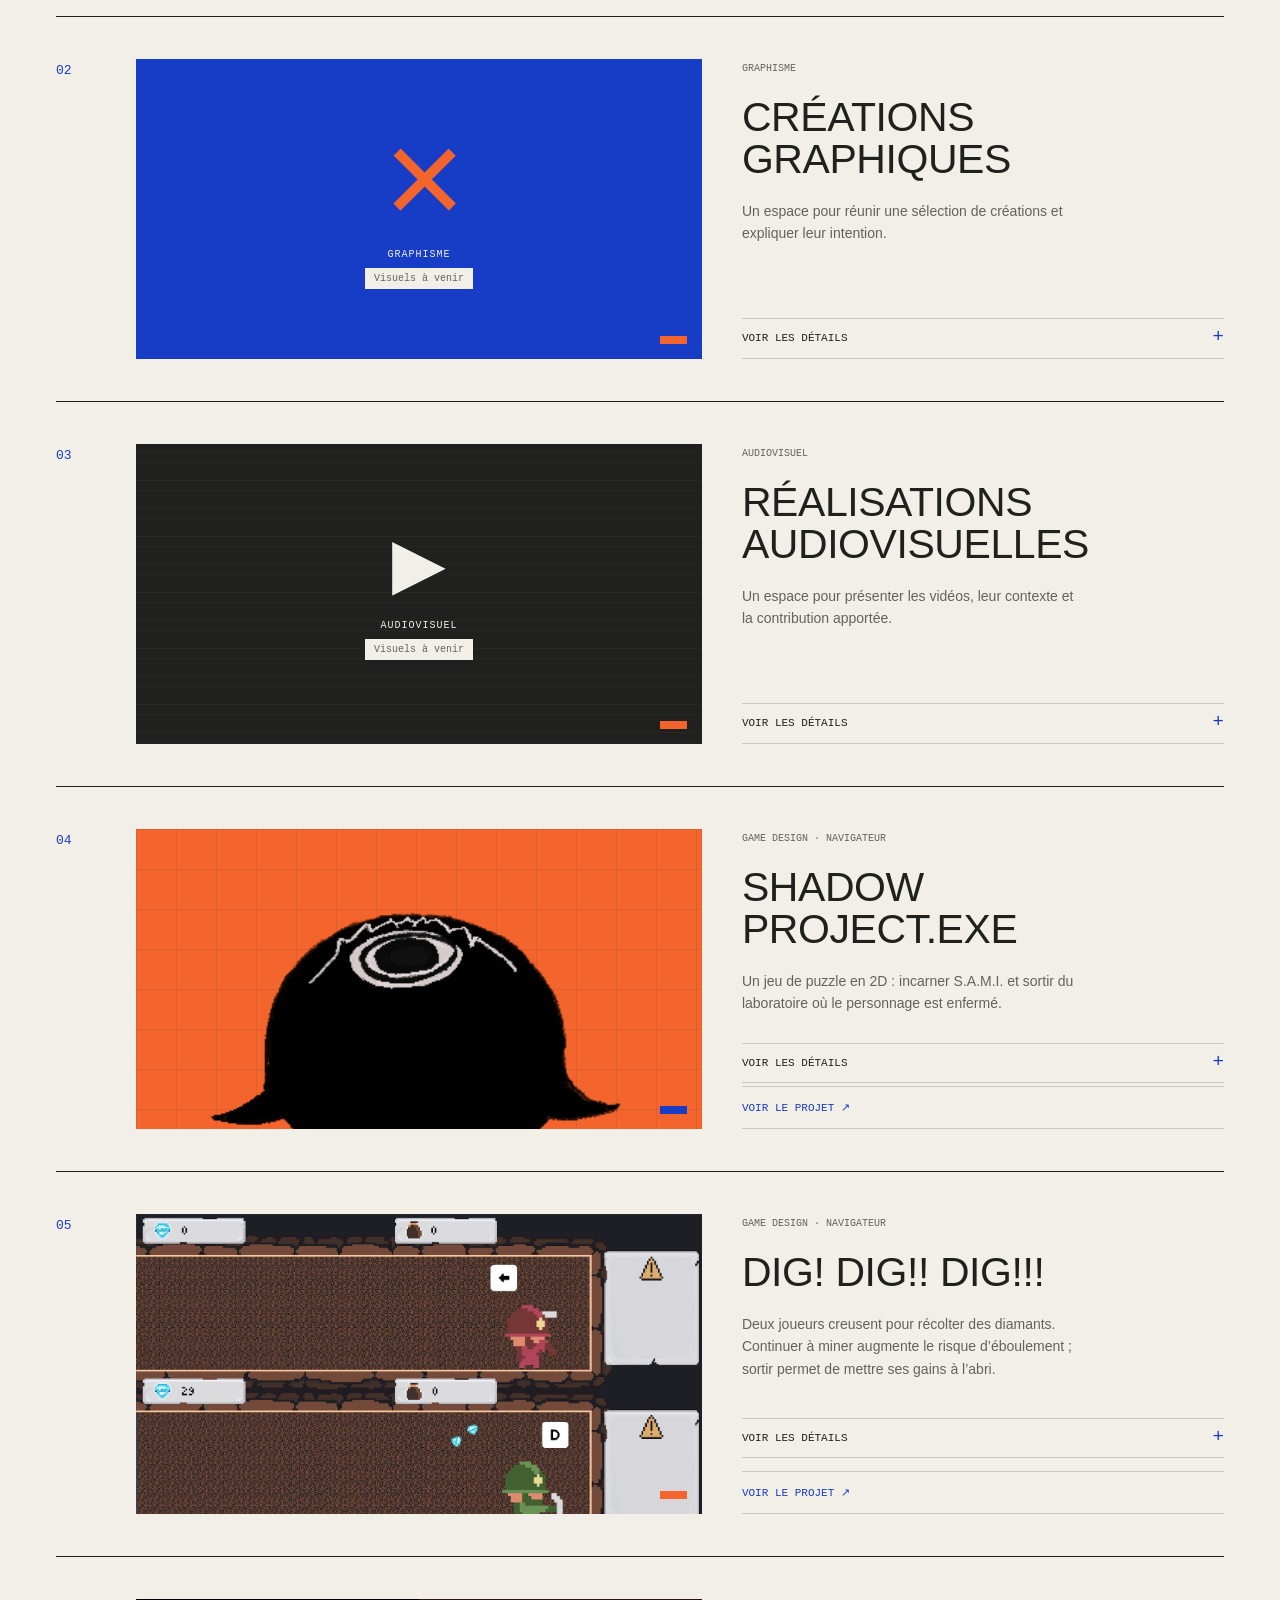
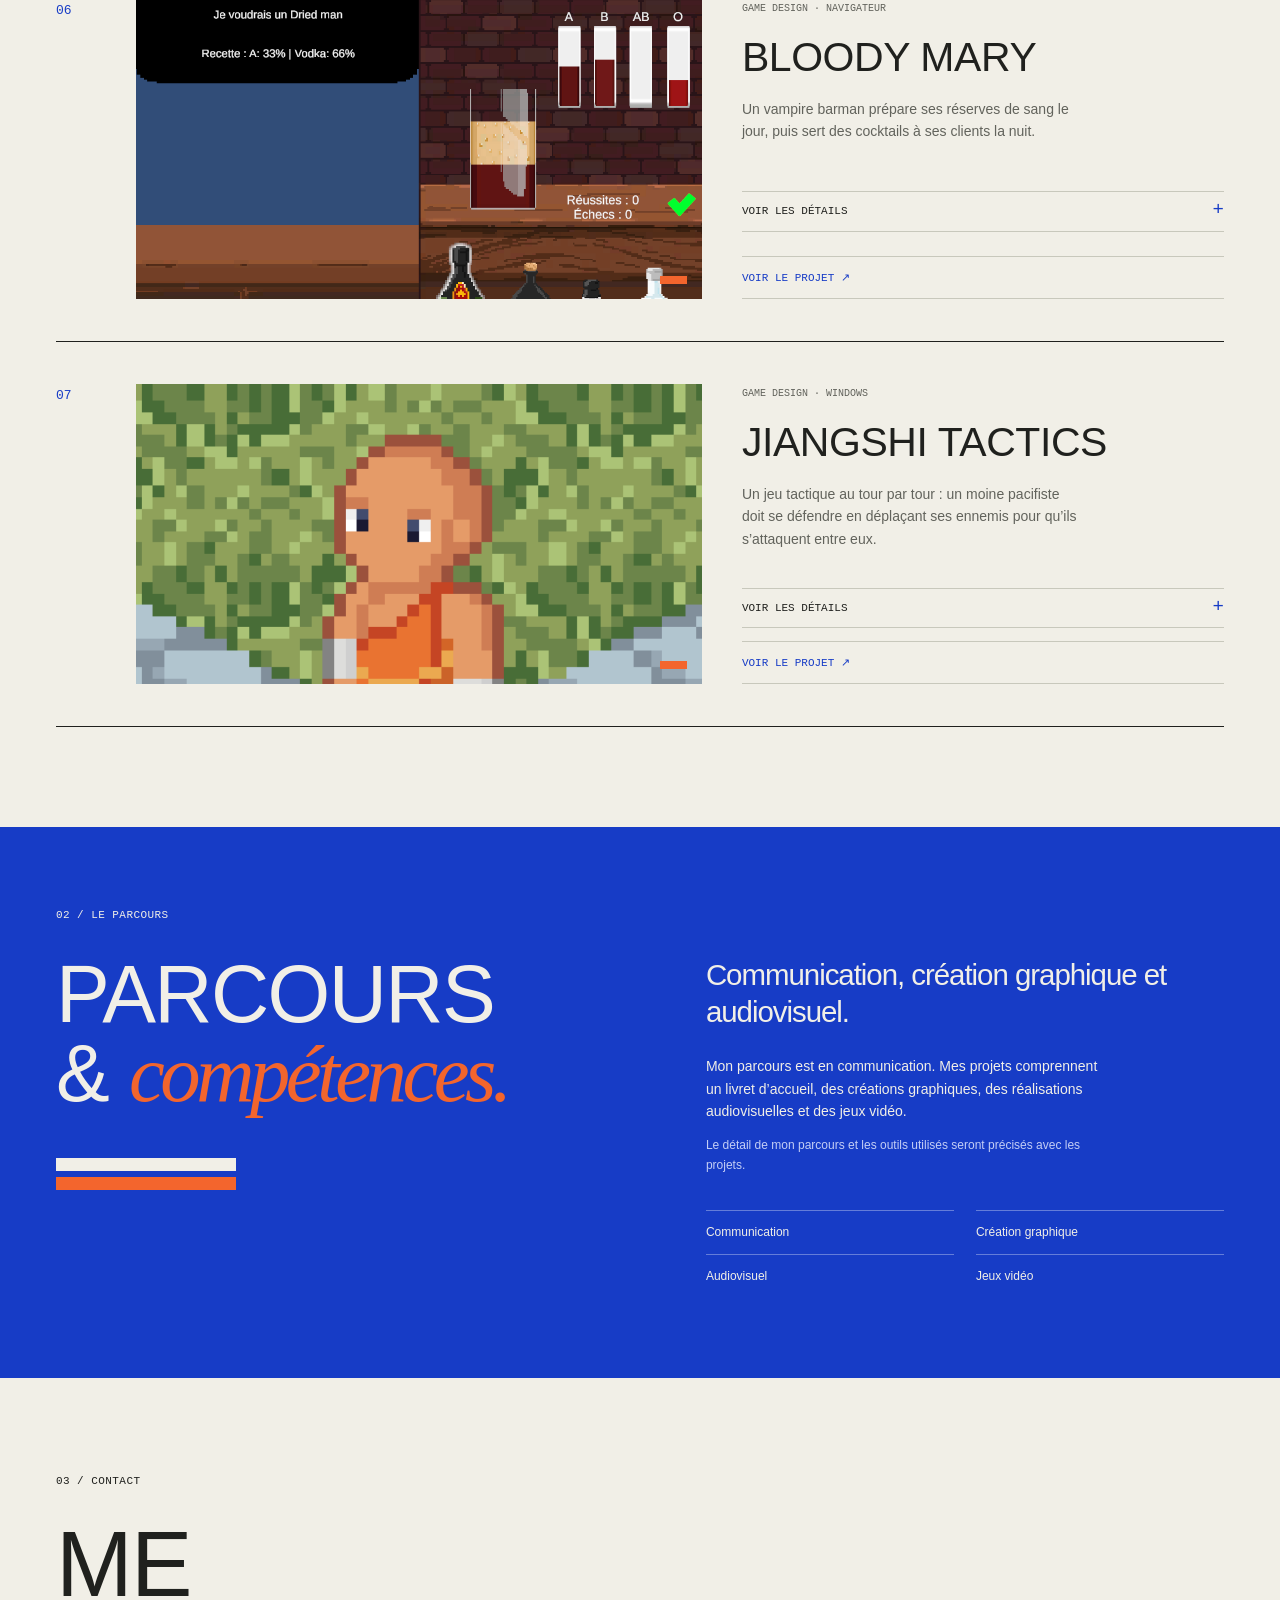
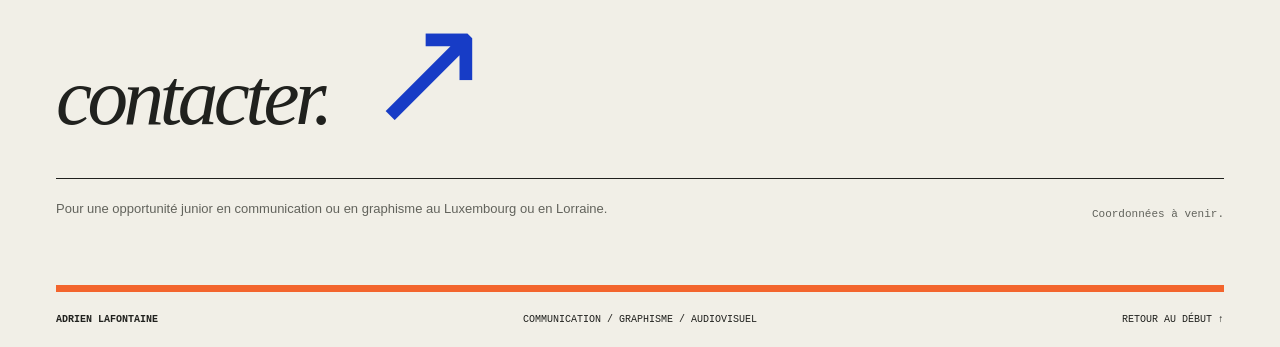
==== commit 1b3bc4c5: "Retablit les details depliables sur les fiches de jeux" ====
--- a/index.html
+++ b/index.html
@@ -8,7 +8,7 @@
   <link rel="icon" href="assets/favicon.svg" type="image/svg+xml">
   <link rel="stylesheet" href="styles.css?v=presentations-1">
   <script src="content.js?v=presentations-1" defer></script>
-  <script src="script.js?v=presentations-1" defer></script>
+  <script src="script.js?v=details-1" defer></script>
 </head>
 <body>
   <a class="skip" href="#projets">Aller aux projets</a>
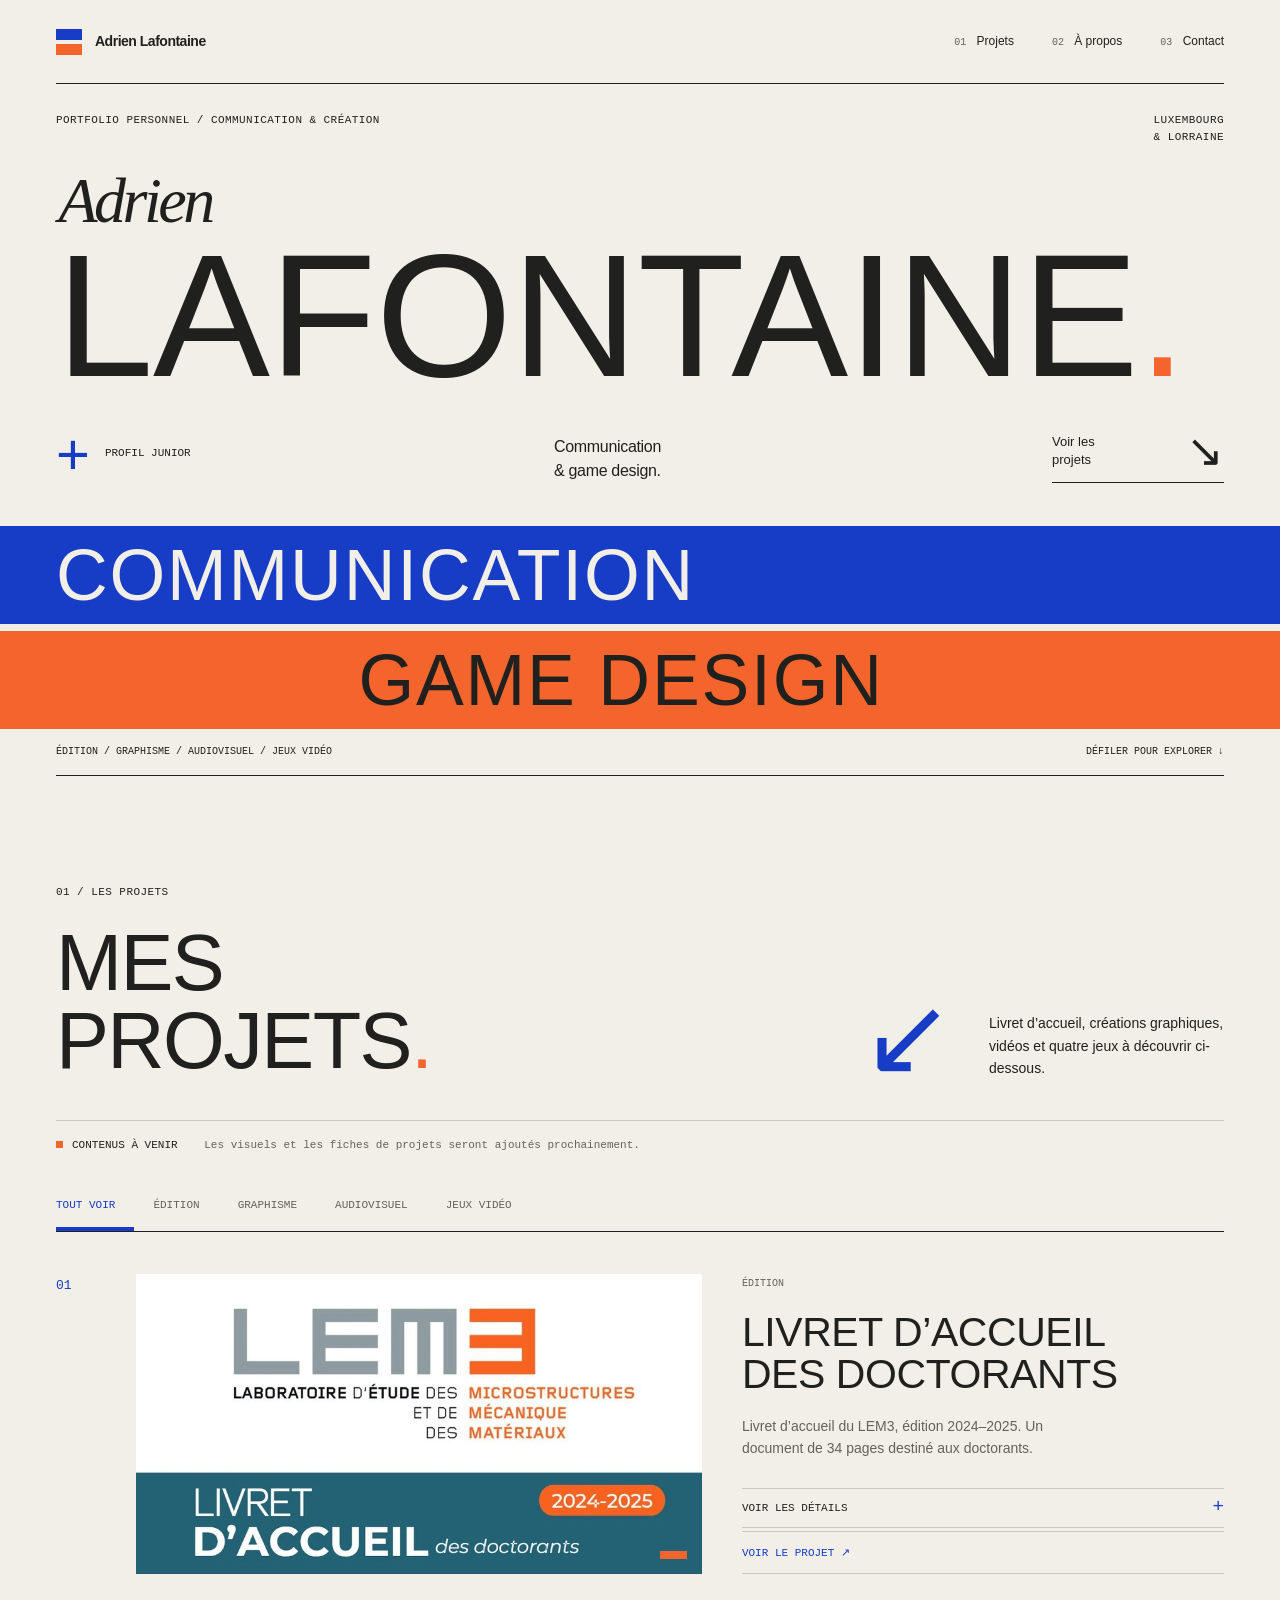
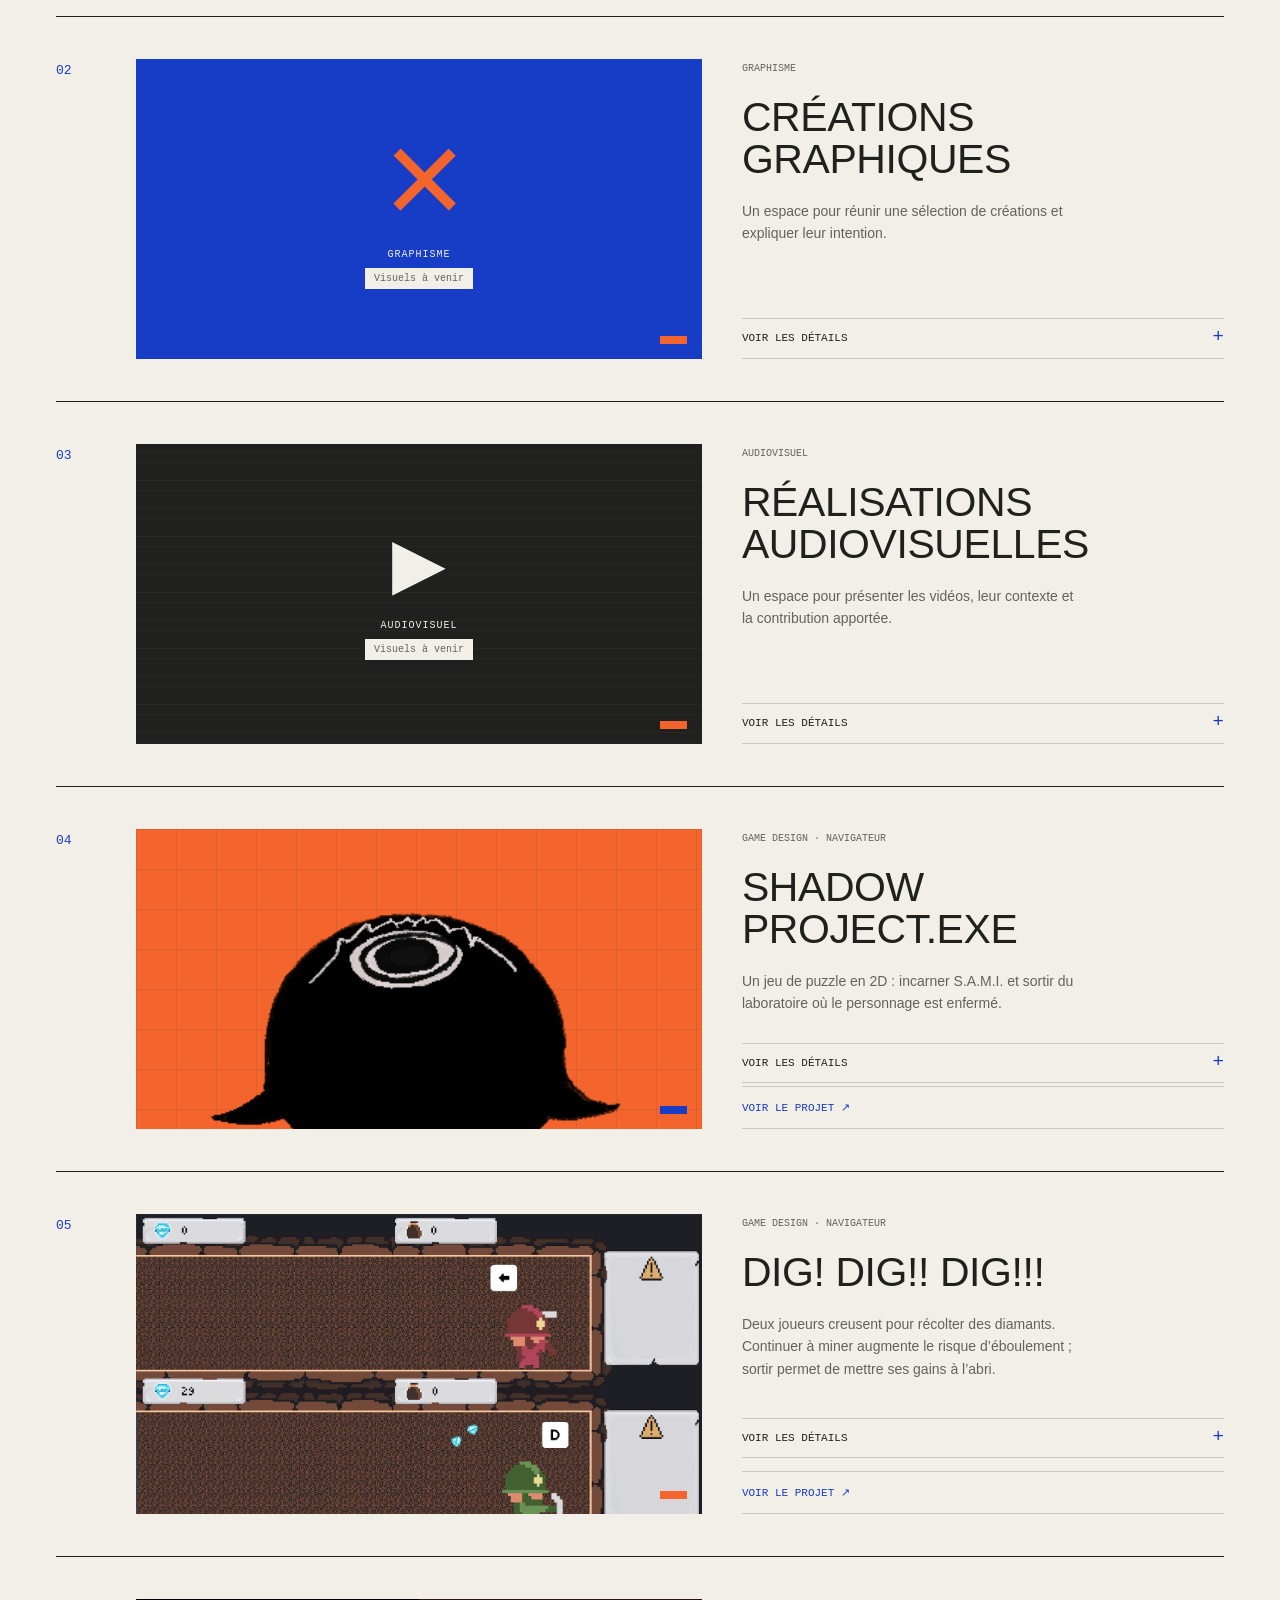
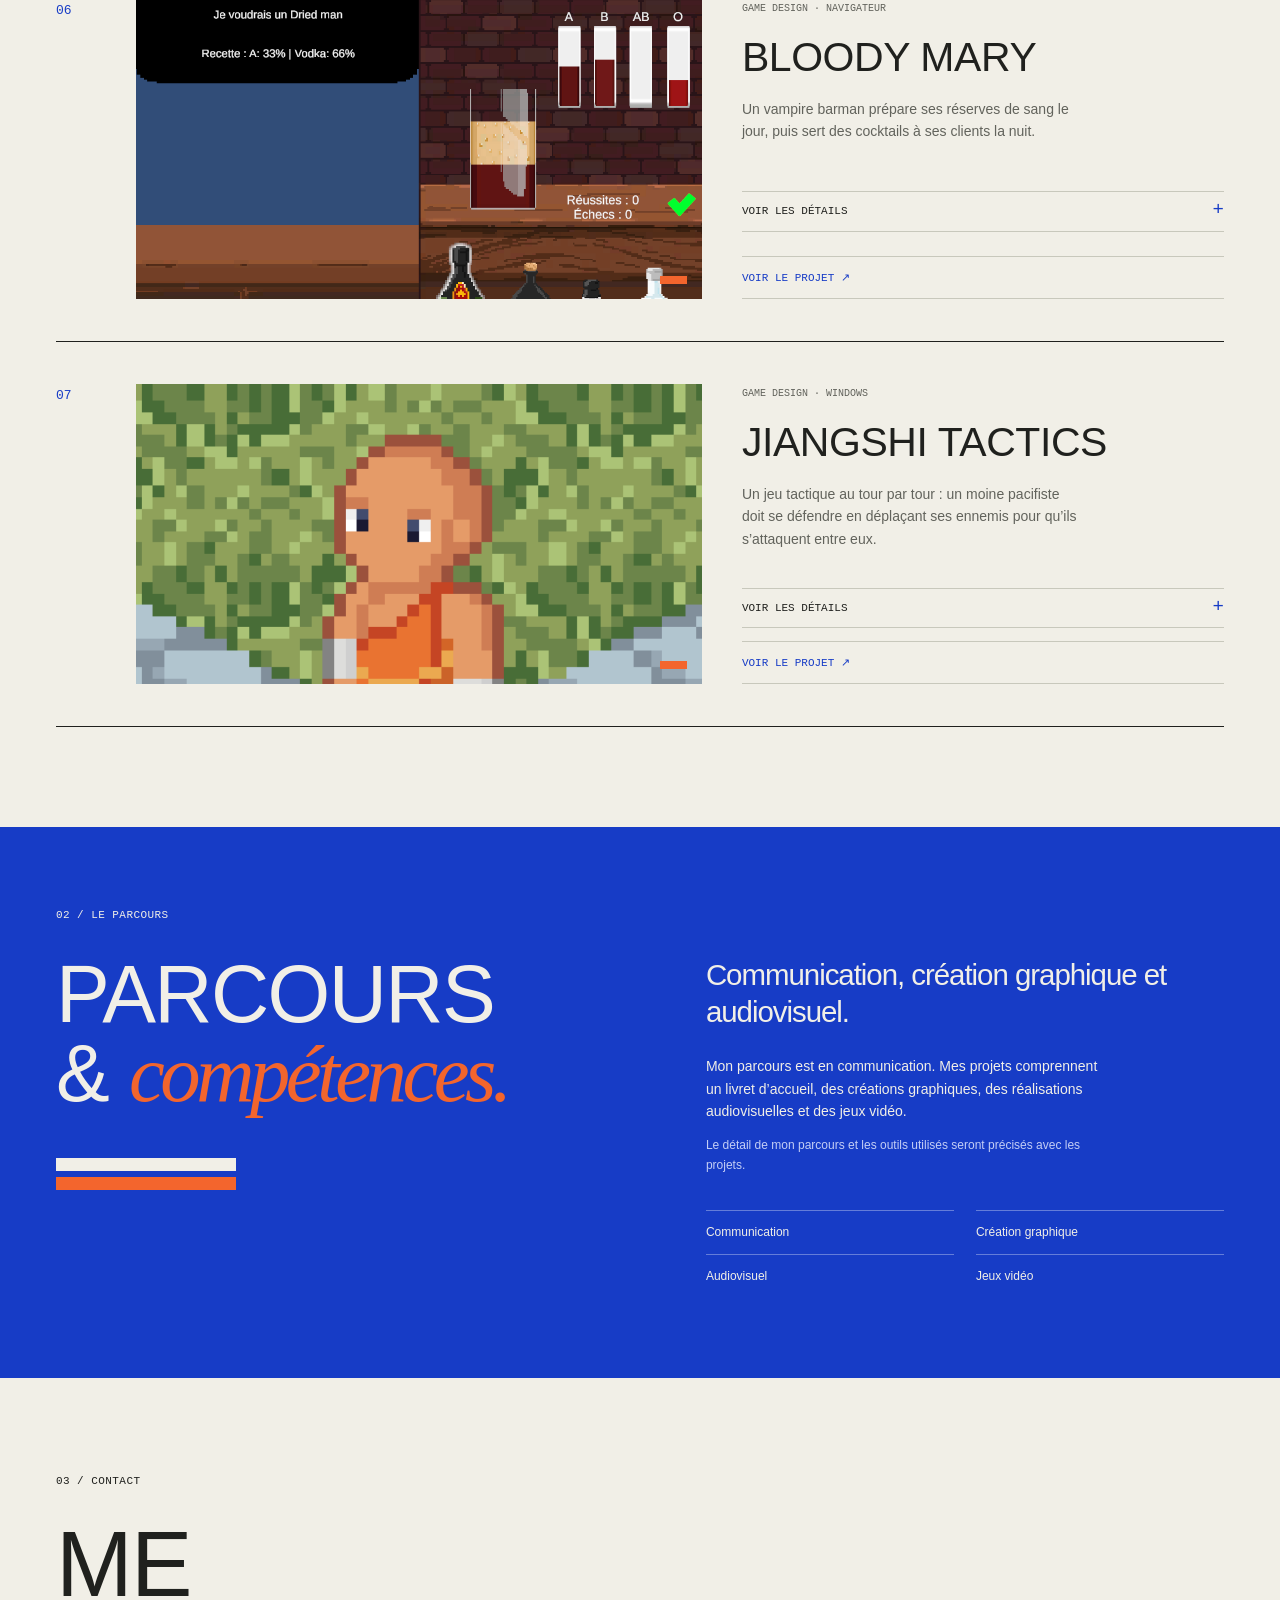
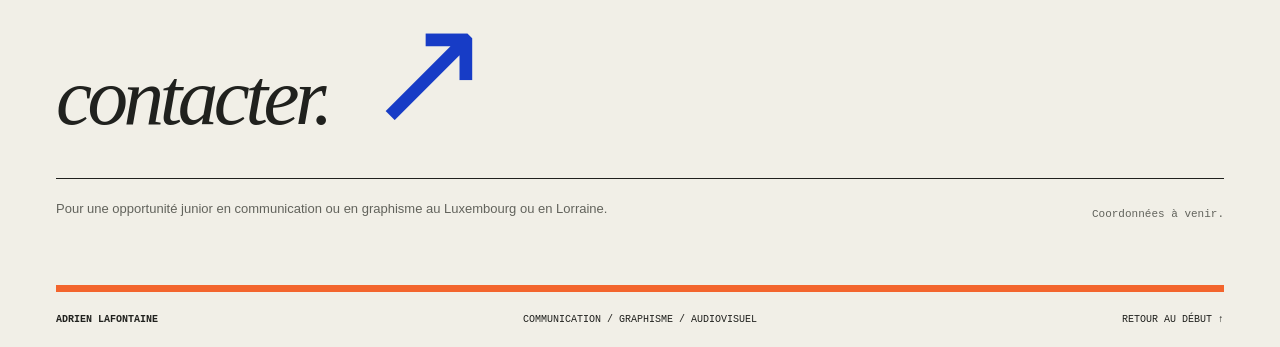
==== commit 33e10de8: "Ajoute le livret local de 34 pages et sa presentation" ====
--- a/index.html
+++ b/index.html
@@ -6,8 +6,8 @@
   <meta name="description" content="Portfolio junior en communication et graphisme : édition, créations graphiques, audiovisuel et jeux vidéo. Candidatures au Luxembourg et en Lorraine.">
   <title>Adrien Lafontaine — Communication & création</title>
   <link rel="icon" href="assets/favicon.svg" type="image/svg+xml">
-  <link rel="stylesheet" href="styles.css?v=presentations-1">
-  <script src="content.js?v=presentations-1" defer></script>
+  <link rel="stylesheet" href="styles.css?v=livret-1">
+  <script src="content.js?v=livret-1" defer></script>
   <script src="script.js?v=details-1" defer></script>
 </head>
 <body>
--- a/styles.css
+++ b/styles.css
@@ -10,3 +10,5 @@
 @media(prefers-reduced-motion:reduce){html{scroll-behavior:auto}*,*:before,*:after{transition:none!important}}@media print{.header nav,.filters,.button,.draft-note{display:none}.wrap{width:100%}.hero-bars{margin:0}.project-card{break-inside:avoid}.projects,.contact{padding-block:30px}.about{padding-block:30px}.project-visual{height:180px}}
 @media(max-width:480px){.section-top{grid-template-columns:1fr}.section-aside{display:flex;align-items:center;justify-content:start;gap:20px}.section-note{max-width:230px;margin:0}.projects h2{font-size:55px}.contact h2>.orange{font-size:40px;margin-left:10px}}
 .game-project .project-visual img{object-fit:contain}.project-page-link{font:11px var(--mono);text-transform:uppercase;border-block:1px solid var(--line);padding:14px 0;margin-top:auto;color:var(--blue)}.project-page-link:hover{background:var(--blue);color:var(--paper);padding-left:10px}.project-card>a{display:block;min-width:0}.project-page{padding-block:65px}.project-page>.eyebrow{margin-bottom:25px}.project-page>h1{font:clamp(45px,7vw,100px)/1 var(--display);text-transform:uppercase;letter-spacing:-.02em;margin:0;overflow-wrap:anywhere}.project-page-intro{font-size:clamp(18px,2vw,25px);line-height:1.5;max-width:800px;margin:30px 0}.itch-link{display:inline-flex;gap:30px;align-items:center;padding:13px 20px;background:var(--blue);color:var(--paper);font-size:14px}.itch-link:hover{background:var(--ink)}.project-page-cover{margin:45px 0 60px;background:#dedbd1;border-top:10px solid var(--blue);border-bottom:10px solid var(--orange);padding:25px;display:grid;place-items:center}.project-page-cover img{max-width:100%;max-height:580px;object-fit:contain;display:block}.project-page-content{display:grid;grid-template-columns:1fr 1.5fr;gap:60px;padding-bottom:40px}.project-page-content h2{font-size:clamp(35px,4vw,60px)}.project-fact{border-top:1px solid var(--line);padding-block:17px}.project-fact h3{font:11px var(--mono);text-transform:uppercase;color:var(--blue);margin:0 0 12px}.project-fact p{font-size:15px;line-height:1.7;margin:0}.project-gallery{display:grid;gap:25px}.project-gallery figure{margin:0}.project-gallery img{display:block;max-width:100%;height:auto;margin:auto}.project-page-end{border-top:1px solid var(--ink);display:flex;justify-content:space-between;gap:25px;align-items:center;margin-top:50px;padding-top:25px}.project-page-end .text-link{margin:0;font-size:13px}@media(max-width:700px){.project-card>a{grid-column:2}.project-page{padding-block:40px}.project-page-content{grid-template-columns:1fr;gap:25px}.project-page-cover{padding:10px;margin-block:30px}.project-page-end{align-items:start;flex-direction:column}.project-page-intro{font-size:18px}}
+
+.project-card[data-category="edition"] .project-visual img{object-fit:contain}.project-gallery figcaption{margin-top:10px}
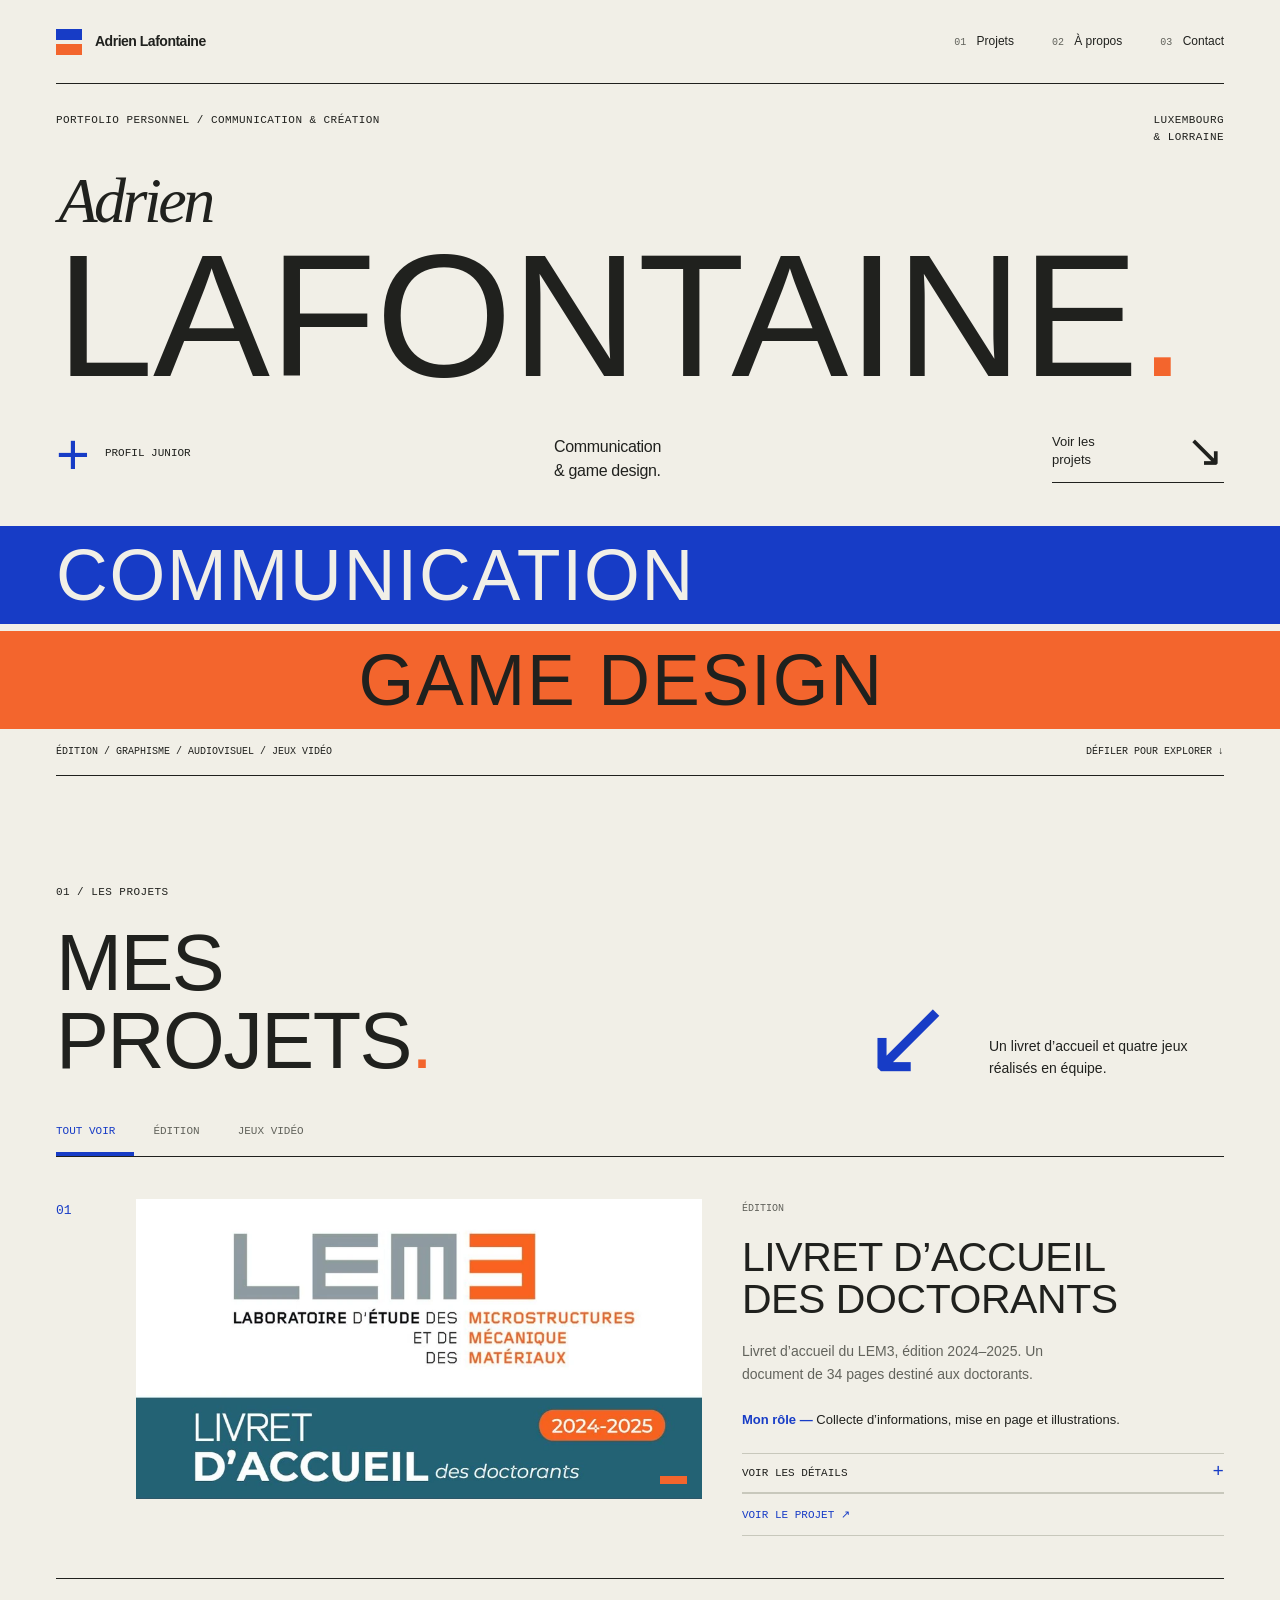
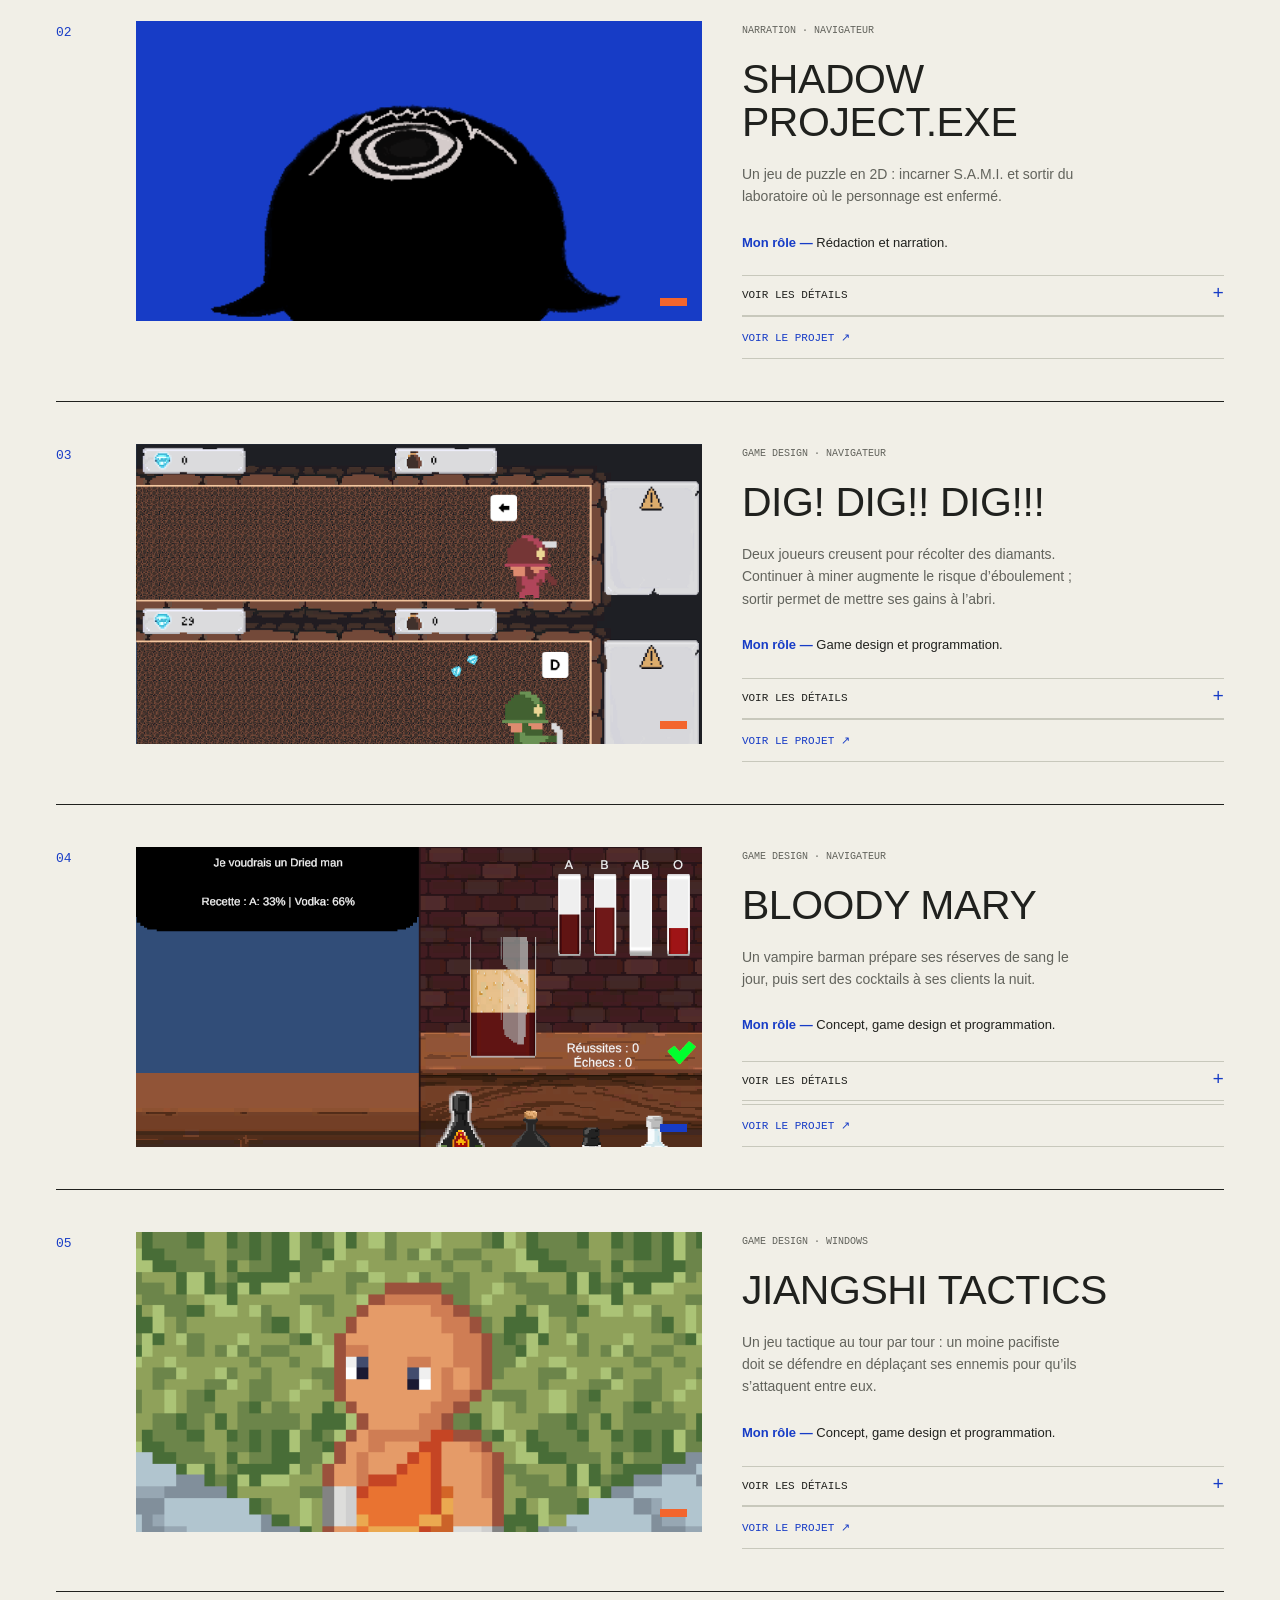
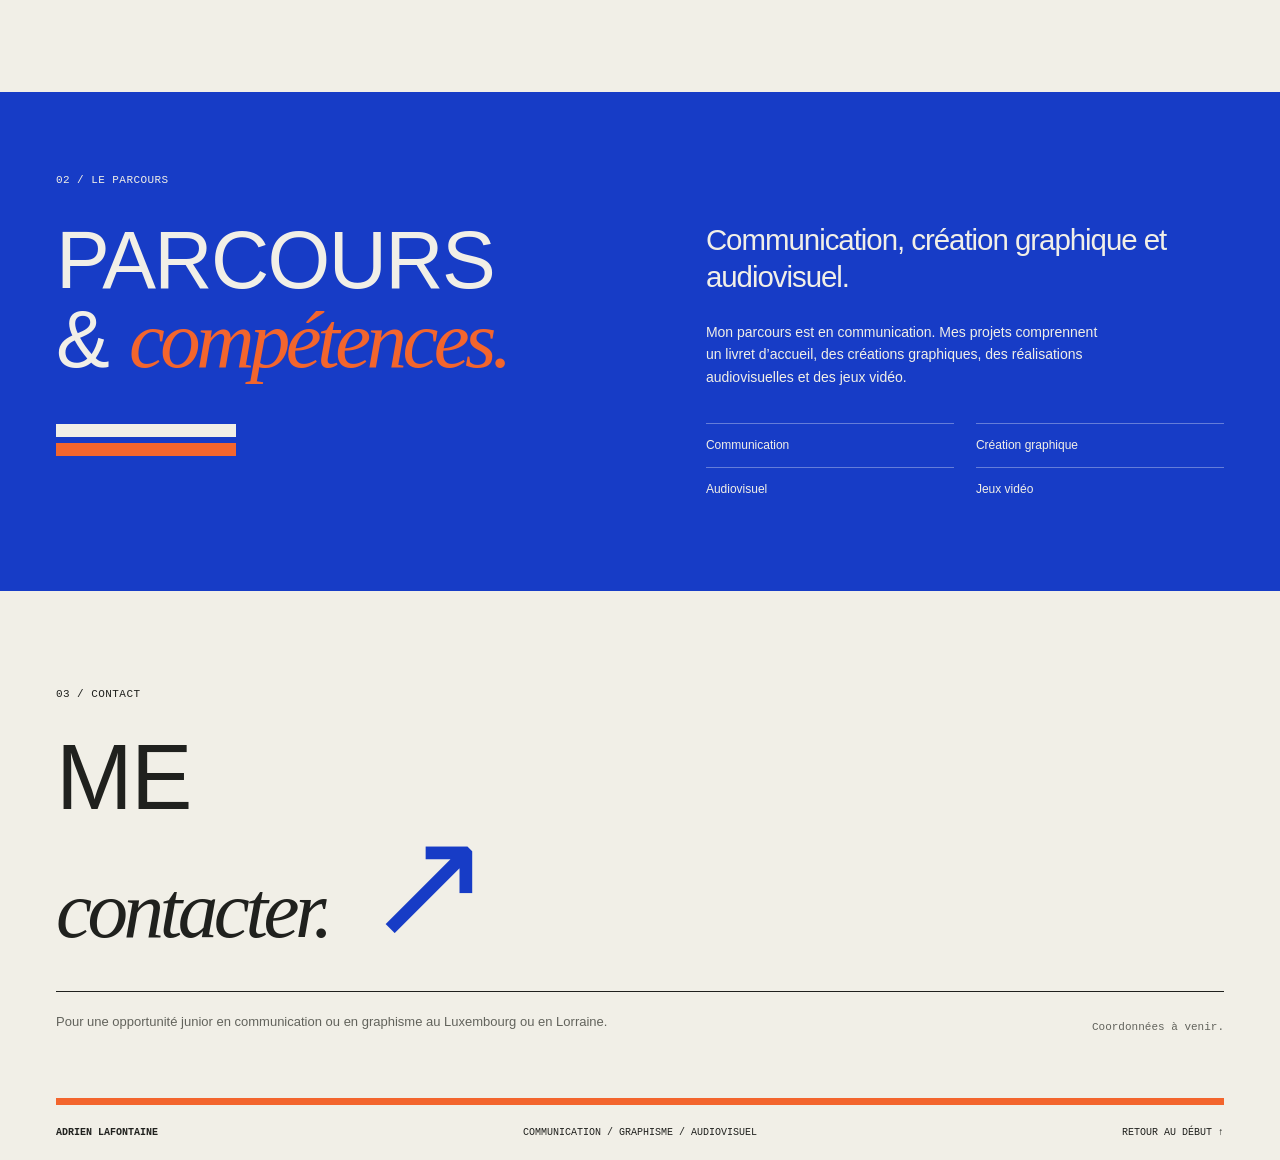
==== commit 5b66068f: "Precise les contributions personnelles et retire les projets vides" ====
--- a/index.html
+++ b/index.html
@@ -6,9 +6,9 @@
   <meta name="description" content="Portfolio junior en communication et graphisme : édition, créations graphiques, audiovisuel et jeux vidéo. Candidatures au Luxembourg et en Lorraine.">
   <title>Adrien Lafontaine — Communication & création</title>
   <link rel="icon" href="assets/favicon.svg" type="image/svg+xml">
-  <link rel="stylesheet" href="styles.css?v=livret-1">
-  <script src="content.js?v=livret-1" defer></script>
-  <script src="script.js?v=details-1" defer></script>
+  <link rel="stylesheet" href="styles.css?v=roles-1">
+  <script src="content.js?v=roles-1" defer></script>
+  <script src="script.js?v=roles-1" defer></script>
 </head>
 <body>
   <a class="skip" href="#projets">Aller aux projets</a>
@@ -25,14 +25,14 @@
       <div class="hero-foot"><span>Édition / Graphisme / Audiovisuel / Jeux vidéo</span><span>Défiler pour explorer ↓</span></div>
     </section>
     <section class="projects wrap" id="projets" aria-labelledby="projects-title">
-      <div class="section-top"><div><p class="eyebrow">01 / Les projets</p><h2 id="projects-title">Mes<br>projets<span class="orange">.</span></h2></div><div class="section-aside"><span class="section-symbol" aria-hidden="true">↙</span><p class="section-note">Livret d’accueil, créations graphiques, vidéos et quatre jeux à découvrir ci-dessous.</p></div></div>
+      <div class="section-top"><div><p class="eyebrow">01 / Les projets</p><h2 id="projects-title">Mes<br>projets<span class="orange">.</span></h2></div><div class="section-aside"><span class="section-symbol" aria-hidden="true">↙</span><p class="section-note">Un livret d’accueil et quatre jeux réalisés en équipe.</p></div></div>
       <p class="draft-note" id="draft-note"><span>Contenus à venir</span> Les visuels et les fiches de projets seront ajoutés prochainement.</p>
       <div class="filters" role="group" aria-label="Filtrer les projets"><button type="button" data-filter="all" aria-pressed="true">Tout voir</button><button type="button" data-filter="edition" aria-pressed="false">Édition</button><button type="button" data-filter="graphisme" aria-pressed="false">Graphisme</button><button type="button" data-filter="video" aria-pressed="false">Audiovisuel</button><button type="button" data-filter="jeu" aria-pressed="false">Jeux vidéo</button></div>
       <p id="filter-status" class="sr-only" role="status"></p>
       <div class="project-grid" id="project-grid"></div>
       <noscript><p>Activez JavaScript pour afficher les fiches des quatre rubriques : livret d’accueil, créations graphiques, réalisations audiovisuelles et jeux vidéo.</p></noscript>
     </section>
-    <section class="about" id="apropos" aria-labelledby="about-title"><div class="wrap about-grid"><div><p class="eyebrow">02 / Le parcours</p><h2 id="about-title">Parcours<br>& <em>compétences.</em></h2><div class="small-bars" aria-hidden="true"></div></div><div class="about-copy"><p class="lead">Communication, création graphique et audiovisuel.</p><p id="about-text">Mon parcours est en communication. Mes projets comprennent un livret d’accueil, des créations graphiques, des réalisations audiovisuelles et des jeux vidéo.</p><p class="muted" id="about-placeholder">Le détail de mon parcours et les outils utilisés seront précisés avec les projets.</p><div class="focus-list"><span>Communication</span><span>Création graphique</span><span>Audiovisuel</span><span>Jeux vidéo</span></div><a id="cv-link" class="text-link" hidden>Télécharger mon CV <span aria-hidden="true">↗</span></a></div></div></section>
+    <section class="about" id="apropos" aria-labelledby="about-title"><div class="wrap about-grid"><div><p class="eyebrow">02 / Le parcours</p><h2 id="about-title">Parcours<br>& <em>compétences.</em></h2><div class="small-bars" aria-hidden="true"></div></div><div class="about-copy"><p class="lead">Communication, création graphique et audiovisuel.</p><p id="about-text">Mon parcours est en communication. Mes projets comprennent un livret d’accueil, des créations graphiques, des réalisations audiovisuelles et des jeux vidéo.</p><p class="muted" id="about-placeholder" hidden></p><div class="focus-list"><span>Communication</span><span>Création graphique</span><span>Audiovisuel</span><span>Jeux vidéo</span></div><a id="cv-link" class="text-link" hidden>Télécharger mon CV <span aria-hidden="true">↗</span></a></div></div></section>
     <section class="contact wrap" id="contact" aria-labelledby="contact-title"><p class="eyebrow">03 / Contact</p><h2 id="contact-title">Me<br><em>contacter.</em><span class="orange">↗</span></h2><div class="contact-bottom"><p>Pour une opportunité junior en communication ou en graphisme au Luxembourg ou en Lorraine.</p><div id="contact-links"><p class="muted">Coordonnées à venir.</p></div></div></section>
   </main>
   <footer class="footer wrap"><span data-name>Adrien Lafontaine</span><span>Communication / Graphisme / Audiovisuel</span><a href="#accueil">Retour au début ↑</a></footer>
--- a/styles.css
+++ b/styles.css
@@ -12,3 +12,4 @@
 .game-project .project-visual img{object-fit:contain}.project-page-link{font:11px var(--mono);text-transform:uppercase;border-block:1px solid var(--line);padding:14px 0;margin-top:auto;color:var(--blue)}.project-page-link:hover{background:var(--blue);color:var(--paper);padding-left:10px}.project-card>a{display:block;min-width:0}.project-page{padding-block:65px}.project-page>.eyebrow{margin-bottom:25px}.project-page>h1{font:clamp(45px,7vw,100px)/1 var(--display);text-transform:uppercase;letter-spacing:-.02em;margin:0;overflow-wrap:anywhere}.project-page-intro{font-size:clamp(18px,2vw,25px);line-height:1.5;max-width:800px;margin:30px 0}.itch-link{display:inline-flex;gap:30px;align-items:center;padding:13px 20px;background:var(--blue);color:var(--paper);font-size:14px}.itch-link:hover{background:var(--ink)}.project-page-cover{margin:45px 0 60px;background:#dedbd1;border-top:10px solid var(--blue);border-bottom:10px solid var(--orange);padding:25px;display:grid;place-items:center}.project-page-cover img{max-width:100%;max-height:580px;object-fit:contain;display:block}.project-page-content{display:grid;grid-template-columns:1fr 1.5fr;gap:60px;padding-bottom:40px}.project-page-content h2{font-size:clamp(35px,4vw,60px)}.project-fact{border-top:1px solid var(--line);padding-block:17px}.project-fact h3{font:11px var(--mono);text-transform:uppercase;color:var(--blue);margin:0 0 12px}.project-fact p{font-size:15px;line-height:1.7;margin:0}.project-gallery{display:grid;gap:25px}.project-gallery figure{margin:0}.project-gallery img{display:block;max-width:100%;height:auto;margin:auto}.project-page-end{border-top:1px solid var(--ink);display:flex;justify-content:space-between;gap:25px;align-items:center;margin-top:50px;padding-top:25px}.project-page-end .text-link{margin:0;font-size:13px}@media(max-width:700px){.project-card>a{grid-column:2}.project-page{padding-block:40px}.project-page-content{grid-template-columns:1fr;gap:25px}.project-page-cover{padding:10px;margin-block:30px}.project-page-end{align-items:start;flex-direction:column}.project-page-intro{font-size:18px}}
 
 .project-card[data-category="edition"] .project-visual img{object-fit:contain}.project-gallery figcaption{margin-top:10px}
+.project-role-preview{font-size:13px;line-height:1.6;margin:0 0 22px;max-width:380px}.project-role-preview strong{color:var(--blue);font-weight:700}.project-role{border-top:3px solid var(--orange);padding-top:18px}
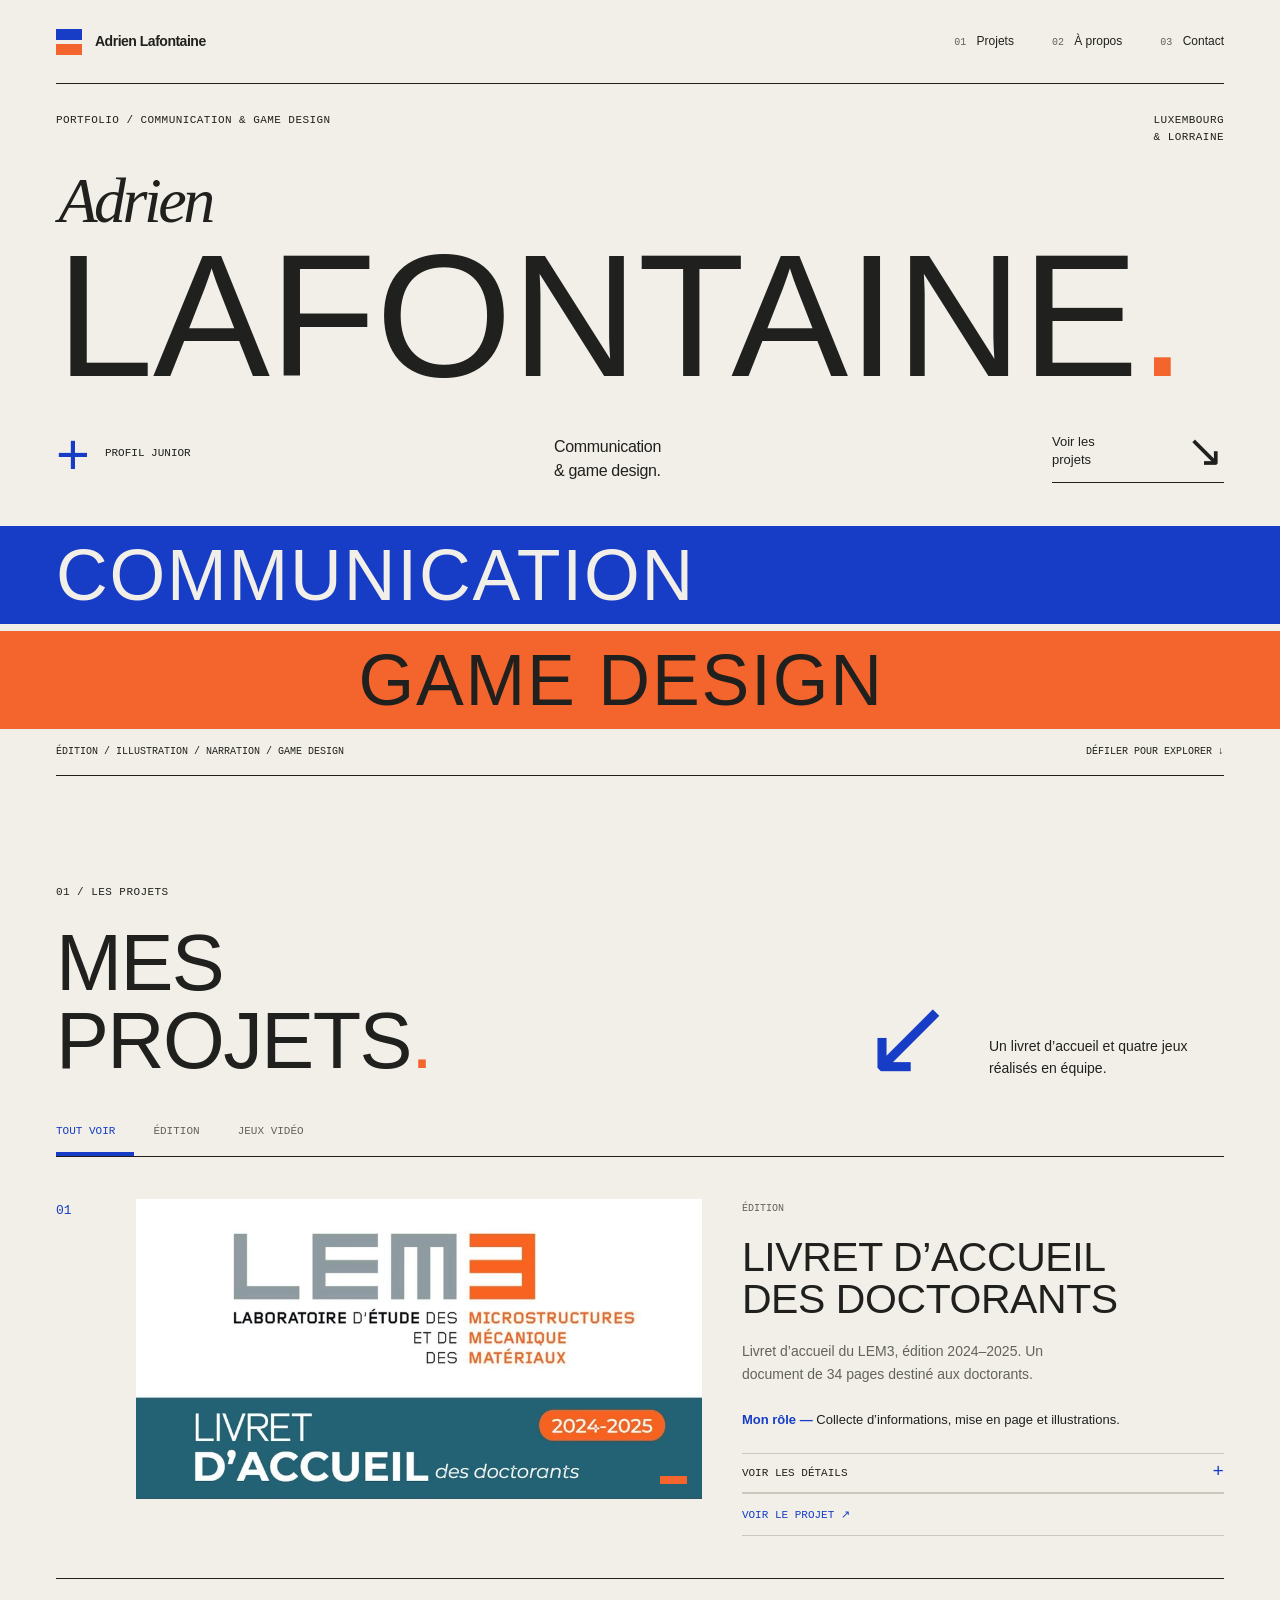
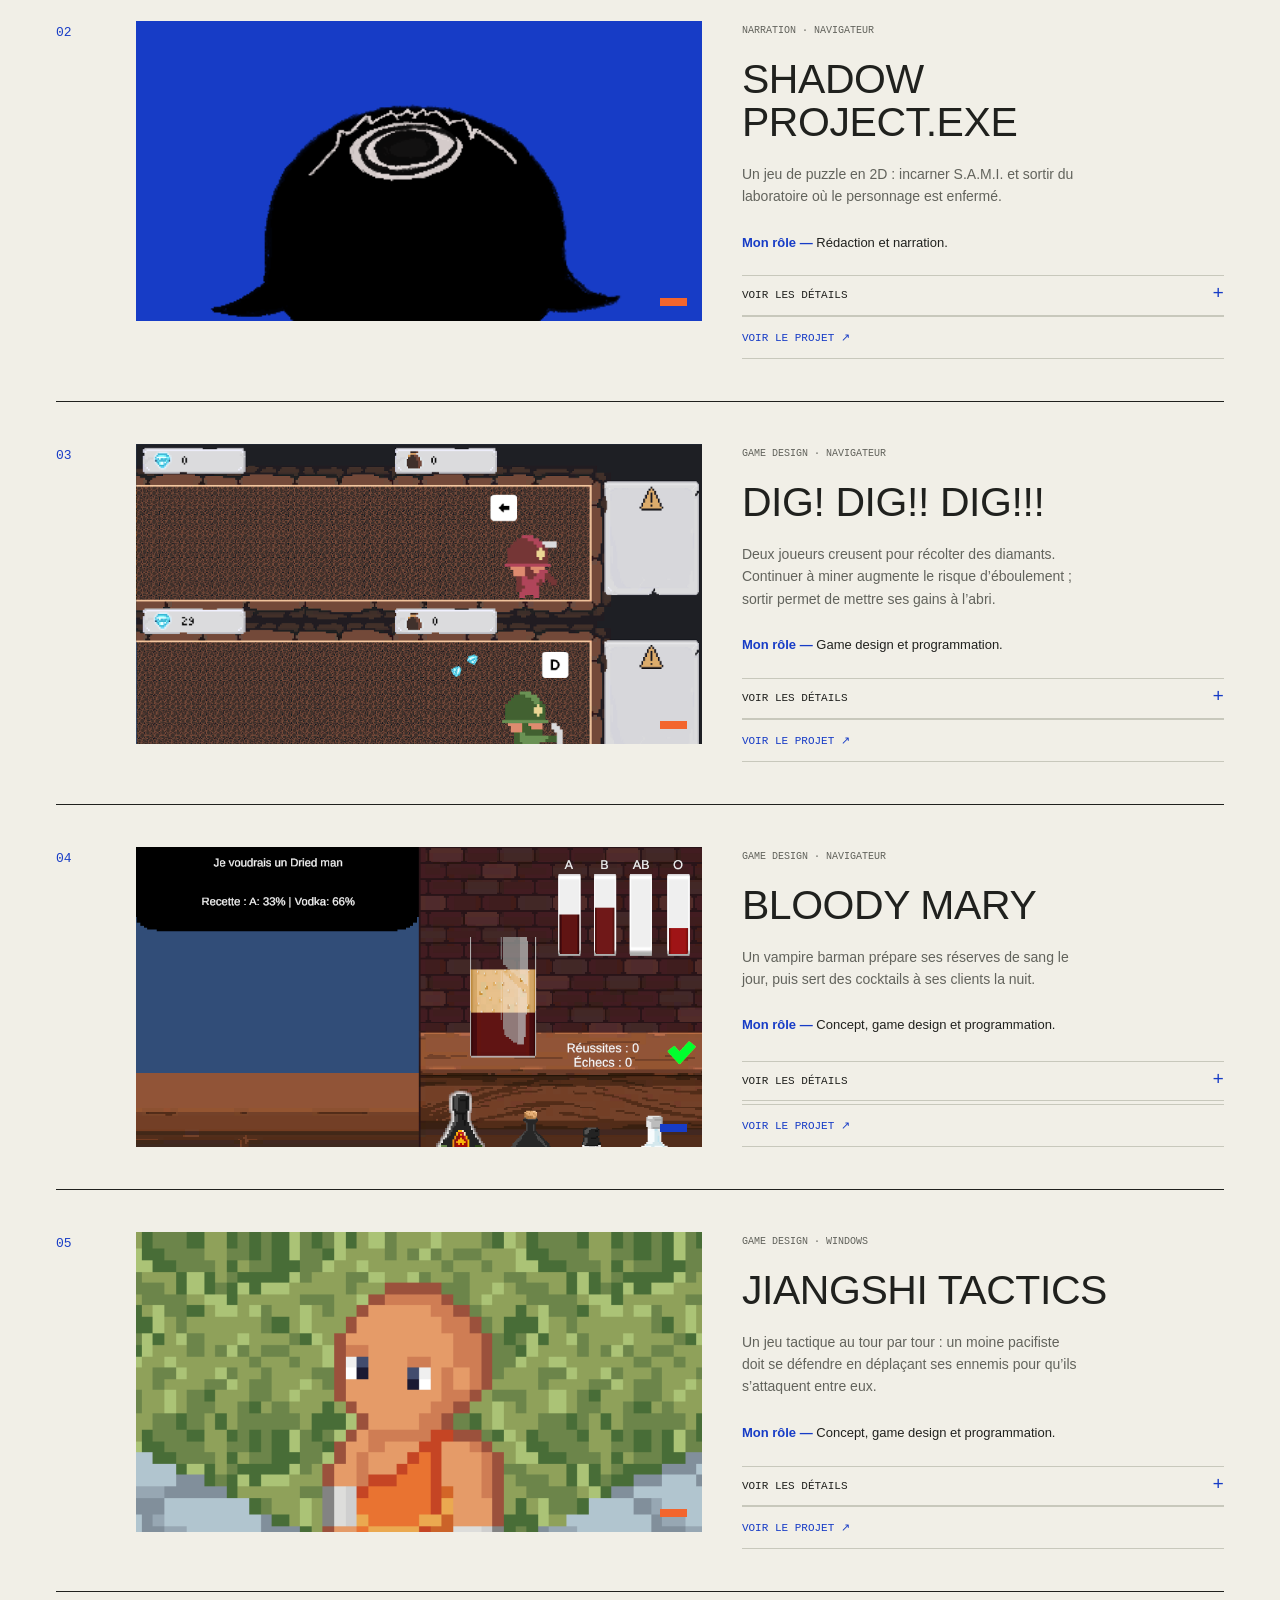
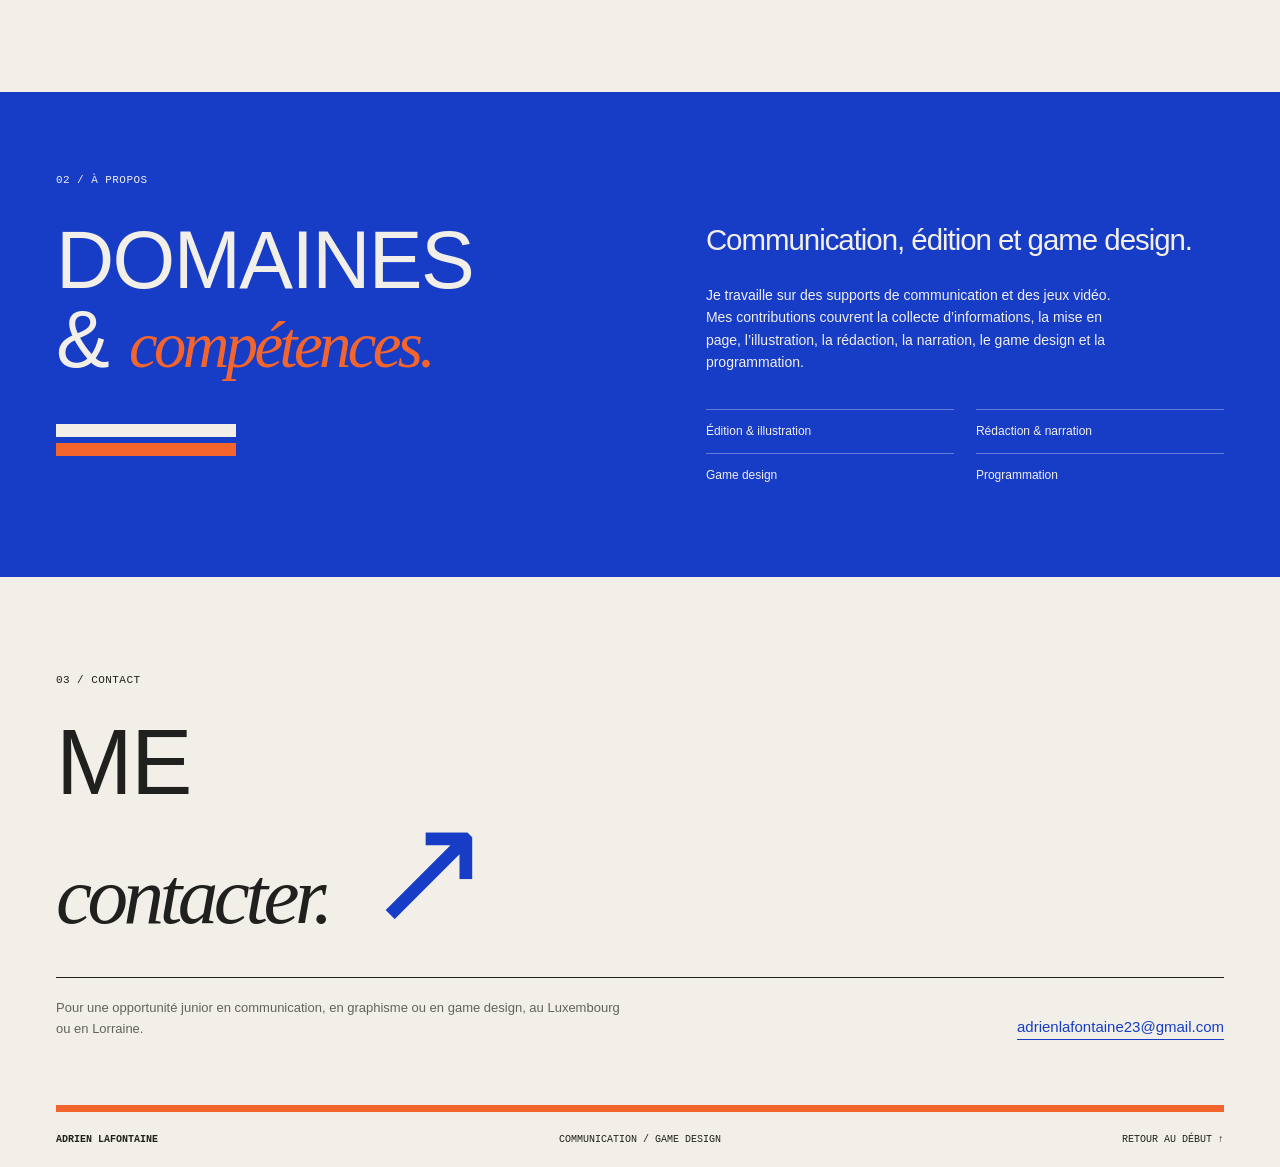
==== commit 28b8d3fc: "Finalise les textes publics et ajoute le contact professionnel" ====
--- a/index.html
+++ b/index.html
@@ -3,12 +3,12 @@
 <head>
   <meta charset="utf-8">
   <meta name="viewport" content="width=device-width, initial-scale=1">
-  <meta name="description" content="Portfolio junior en communication et graphisme : édition, créations graphiques, audiovisuel et jeux vidéo. Candidatures au Luxembourg et en Lorraine.">
-  <title>Adrien Lafontaine — Communication & création</title>
+  <meta name="description" content="Portfolio d’Adrien Lafontaine : communication, édition, narration et game design. Livret d’accueil et jeux vidéo. Luxembourg et Lorraine.">
+  <title>Adrien Lafontaine — Communication & game design</title>
   <link rel="icon" href="assets/favicon.svg" type="image/svg+xml">
-  <link rel="stylesheet" href="styles.css?v=roles-1">
-  <script src="content.js?v=roles-1" defer></script>
-  <script src="script.js?v=roles-1" defer></script>
+  <link rel="stylesheet" href="styles.css?v=final-1">
+  <script src="content.js?v=final-1" defer></script>
+  <script src="script.js?v=final-1" defer></script>
 </head>
 <body>
   <a class="skip" href="#projets">Aller aux projets</a>
@@ -18,23 +18,22 @@
   </header>
   <main id="accueil">
     <section class="hero wrap" aria-labelledby="hero-title">
-      <div class="hero-top"><p class="eyebrow">Portfolio personnel / Communication & création</p><p class="edition">Luxembourg<br>& Lorraine</p></div>
+      <div class="hero-top"><p class="eyebrow">Portfolio / Communication & game design</p><p class="edition">Luxembourg<br>& Lorraine</p></div>
       <h1 id="hero-title"><span class="first-name">Adrien</span><span class="last-name">Lafontaine<span class="name-dot">.</span></span></h1>
       <div class="hero-bottom"><div class="hero-index"><span class="cross" aria-hidden="true">+</span><span>Profil junior</span></div><p>Communication<br>& game design.</p><a class="button" href="#projets"><span>Voir les<br>projets</span><span class="button-arrow" aria-hidden="true">↘</span></a></div>
       <div class="hero-bars" role="img" aria-label="Mes deux domaines : communication et game design"><span aria-hidden="true">COMMUNICATION</span><span aria-hidden="true">GAME DESIGN</span></div>
-      <div class="hero-foot"><span>Édition / Graphisme / Audiovisuel / Jeux vidéo</span><span>Défiler pour explorer ↓</span></div>
+      <div class="hero-foot"><span>Édition / Illustration / Narration / Game design</span><span>Défiler pour explorer ↓</span></div>
     </section>
     <section class="projects wrap" id="projets" aria-labelledby="projects-title">
       <div class="section-top"><div><p class="eyebrow">01 / Les projets</p><h2 id="projects-title">Mes<br>projets<span class="orange">.</span></h2></div><div class="section-aside"><span class="section-symbol" aria-hidden="true">↙</span><p class="section-note">Un livret d’accueil et quatre jeux réalisés en équipe.</p></div></div>
-      <p class="draft-note" id="draft-note"><span>Contenus à venir</span> Les visuels et les fiches de projets seront ajoutés prochainement.</p>
-      <div class="filters" role="group" aria-label="Filtrer les projets"><button type="button" data-filter="all" aria-pressed="true">Tout voir</button><button type="button" data-filter="edition" aria-pressed="false">Édition</button><button type="button" data-filter="graphisme" aria-pressed="false">Graphisme</button><button type="button" data-filter="video" aria-pressed="false">Audiovisuel</button><button type="button" data-filter="jeu" aria-pressed="false">Jeux vidéo</button></div>
+      <div class="filters" role="group" aria-label="Filtrer les projets"><button type="button" data-filter="all" aria-pressed="true">Tout voir</button><button type="button" data-filter="edition" aria-pressed="false">Édition</button><button type="button" data-filter="jeu" aria-pressed="false">Jeux vidéo</button></div>
       <p id="filter-status" class="sr-only" role="status"></p>
       <div class="project-grid" id="project-grid"></div>
-      <noscript><p>Activez JavaScript pour afficher les fiches des quatre rubriques : livret d’accueil, créations graphiques, réalisations audiovisuelles et jeux vidéo.</p></noscript>
+      <noscript><p>Consultez le <a href="projets/livret-accueil.html">livret d’accueil</a> et les jeux : <a href="projets/shadow-exe.html">Shadow Project.exe</a>, <a href="projets/dig-dig-dig.html">Dig! Dig!! Dig!!!</a>, <a href="projets/bloody-mary.html">Bloody Mary</a> et <a href="projets/jiangshi-tactics.html">Jiangshi Tactics</a>.</p></noscript>
     </section>
-    <section class="about" id="apropos" aria-labelledby="about-title"><div class="wrap about-grid"><div><p class="eyebrow">02 / Le parcours</p><h2 id="about-title">Parcours<br>& <em>compétences.</em></h2><div class="small-bars" aria-hidden="true"></div></div><div class="about-copy"><p class="lead">Communication, création graphique et audiovisuel.</p><p id="about-text">Mon parcours est en communication. Mes projets comprennent un livret d’accueil, des créations graphiques, des réalisations audiovisuelles et des jeux vidéo.</p><p class="muted" id="about-placeholder" hidden></p><div class="focus-list"><span>Communication</span><span>Création graphique</span><span>Audiovisuel</span><span>Jeux vidéo</span></div><a id="cv-link" class="text-link" hidden>Télécharger mon CV <span aria-hidden="true">↗</span></a></div></div></section>
-    <section class="contact wrap" id="contact" aria-labelledby="contact-title"><p class="eyebrow">03 / Contact</p><h2 id="contact-title">Me<br><em>contacter.</em><span class="orange">↗</span></h2><div class="contact-bottom"><p>Pour une opportunité junior en communication ou en graphisme au Luxembourg ou en Lorraine.</p><div id="contact-links"><p class="muted">Coordonnées à venir.</p></div></div></section>
+    <section class="about" id="apropos" aria-labelledby="about-title"><div class="wrap about-grid"><div><p class="eyebrow">02 / À propos</p><h2 id="about-title">Domaines<br>& <em>compétences.</em></h2><div class="small-bars" aria-hidden="true"></div></div><div class="about-copy"><p class="lead">Communication, édition et game design.</p><p id="about-text">Je travaille sur des supports de communication et des jeux vidéo. Mes contributions couvrent la collecte d’informations, la mise en page, l’illustration, la rédaction, la narration, le game design et la programmation.</p><div class="focus-list"><span>Édition & illustration</span><span>Rédaction & narration</span><span>Game design</span><span>Programmation</span></div><a id="cv-link" class="text-link" hidden>Télécharger mon CV <span aria-hidden="true">↗</span></a></div></div></section>
+    <section class="contact wrap" id="contact" aria-labelledby="contact-title"><p class="eyebrow">03 / Contact</p><h2 id="contact-title">Me<br><em>contacter.</em><span class="orange">↗</span></h2><div class="contact-bottom"><p>Pour une opportunité junior en communication, en graphisme ou en game design, au Luxembourg ou en Lorraine.</p><div id="contact-links"><a href="mailto:adrienlafontaine23@gmail.com">adrienlafontaine23@gmail.com</a></div></div></section>
   </main>
-  <footer class="footer wrap"><span data-name>Adrien Lafontaine</span><span>Communication / Graphisme / Audiovisuel</span><a href="#accueil">Retour au début ↑</a></footer>
+  <footer class="footer wrap"><span data-name>Adrien Lafontaine</span><span>Communication / Game design</span><a href="#accueil">Retour au début ↑</a></footer>
 </body>
 </html>
--- a/styles.css
+++ b/styles.css
@@ -2,14 +2,15 @@
 :root{--blue:#173cc6;--orange:#f3652d;--paper:#f1efe7;--ink:#20211e;--muted:#62635c;--line:#c8c8bc;--mono:"Courier New",monospace;--display:Impact,"Arial Narrow","Franklin Gothic Medium",sans-serif}
 *{box-sizing:border-box}html{scroll-behavior:smooth;scroll-padding-top:30px}body{margin:0;background:var(--paper);color:var(--ink);font:16px/1.6 Arial,Helvetica,sans-serif}a{color:inherit;text-decoration:none}button{font:inherit}a,button,summary{-webkit-tap-highlight-color:transparent}a:focus-visible,button:focus-visible,summary:focus-visible{outline:3px solid var(--orange);outline-offset:5px}[hidden]{display:none!important}::selection{background:var(--orange);color:var(--ink)}.wrap{width:min(1440px,calc(100% - 112px));margin-inline:auto}
 .header{display:flex;align-items:center;justify-content:space-between;gap:28px;padding-block:25px;border-bottom:1px solid var(--ink)}.brand{display:flex;gap:13px;align-items:center;font-size:14px;font-weight:700;letter-spacing:-.035em}.brand-bars{width:26px;height:26px;flex-shrink:0;background:linear-gradient(to bottom,var(--blue) 0 42%,transparent 42% 58%,var(--orange) 58%)}nav{display:flex;gap:38px;font-size:12px}nav a{padding-block:7px}nav span{font:10px var(--mono);margin-right:7px;color:var(--muted)}nav a:hover{color:var(--blue)}.eyebrow,.edition{font:11px/1.5 var(--mono);text-transform:uppercase;letter-spacing:.04em;margin:0}.hero{padding-top:28px}.hero-top{display:flex;justify-content:space-between;align-items:start;gap:20px}.edition{text-align:right}.hero h1{margin:24px 0 0;line-height:.85;font-family:var(--display);font-weight:400;letter-spacing:-.025em;text-transform:uppercase}.first-name{display:block;font:italic clamp(35px,5vw,76px)/1 Georgia,serif;letter-spacing:-.055em;text-transform:none;margin-left:.04em;margin-bottom:8px}.last-name{display:block;font-size:clamp(65px,13.7vw,205px);white-space:nowrap}.name-dot{color:var(--orange)}.hero-bottom{display:grid;grid-template-columns:1fr 1fr auto;align-items:end;gap:25px;padding-block:35px 38px}.hero-index{display:flex;gap:15px;align-items:center;font:11px/1.6 var(--mono);text-transform:uppercase}.cross{font-size:58px;line-height:1;color:var(--blue);font-family:Arial,sans-serif}.hero-bottom>p{font-size:16px;line-height:1.5;letter-spacing:-.02em;margin:0}.button{display:flex;justify-content:space-between;align-items:center;gap:32px;padding-bottom:9px;border-bottom:1px solid var(--ink);font-size:13px;line-height:1.4;min-width:172px}.button-arrow{font-size:45px;line-height:1;transition:transform .2s}.button:hover .button-arrow{transform:translate(4px,4px)}.hero-bars{margin-inline:-56px;overflow:hidden;padding-block:5px 0}.hero-bars span{display:block;background:var(--blue);color:var(--paper);font:clamp(30px,5.6vw,85px)/1 var(--display);letter-spacing:.025em;padding:14px 56px 12px;white-space:nowrap}.hero-bars span+span{background:var(--orange);color:var(--ink);padding-left:28%;margin-top:7px}.hero-foot{display:flex;justify-content:space-between;gap:20px;border-bottom:1px solid var(--ink);padding-block:16px;font:10px/1.4 var(--mono);text-transform:uppercase}
-.projects{padding-block:108px 100px}.section-top{display:grid;grid-template-columns:1fr 1fr;gap:40px;align-items:end}.section-top .eyebrow{margin-bottom:24px}h2{font:clamp(52px,6.2vw,92px)/.98 var(--display);font-weight:400;text-transform:uppercase;letter-spacing:-.02em;margin:0}.orange{color:var(--orange)}.section-aside{display:flex;align-items:end;gap:35px;justify-content:end}.section-symbol{font:110px/.8 Arial,sans-serif;color:var(--blue)}.section-note{max-width:235px;margin:0;font-size:14px;line-height:1.6}.draft-note{font:11px/1.7 var(--mono);border-top:1px solid var(--line);padding-top:15px;margin:40px 0 0;color:var(--muted)}.draft-note>span{display:inline-block;color:var(--ink);margin-right:20px;text-transform:uppercase}.draft-note>span:before{content:"";display:inline-block;width:7px;height:7px;background:var(--orange);margin-right:9px}.filters{display:flex;flex-wrap:wrap;gap:0;margin:30px 0 0;border-bottom:1px solid var(--ink)}.filters button{font:11px/1.4 var(--mono);text-transform:uppercase;background:transparent;color:var(--muted);border:0;border-bottom:4px solid transparent;cursor:pointer;padding:14px 19px 13px}.filters button:first-child{padding-left:0}.filters button:hover{color:var(--ink)}.filters button[aria-pressed=true]{border-bottom-color:var(--blue);color:var(--blue)}
-.project-grid{display:flex;flex-direction:column}.project-card{position:relative;display:grid;grid-template-columns:50px minmax(0,1.15fr) minmax(0,1fr);gap:30px;padding:42px 0;border-bottom:1px solid var(--ink);min-width:0}.project-number{font:13px/1.5 var(--mono);padding-top:2px;color:var(--blue)}.project-visual{min-width:0;height:300px;position:relative;display:grid;place-items:center;overflow:hidden;background:#e6e3d9;background-image:linear-gradient(#c8c8bc66 1px,transparent 1px),linear-gradient(90deg,#c8c8bc66 1px,transparent 1px);background-size:28px 28px}.project-visual:after{content:"";position:absolute;width:27px;height:8px;background:var(--orange);bottom:15px;right:15px}.project-visual img{width:100%;height:100%;object-fit:cover}.placeholder{position:relative;display:flex;align-items:center;flex-direction:column;text-align:center;padding:20px}.placeholder b{font:100px/1 Georgia,serif;color:var(--blue);letter-spacing:-.08em}.placeholder span{font:10px/1.5 var(--mono);text-transform:uppercase;letter-spacing:.1em;margin-top:20px}.placeholder small{font:10px/1.5 var(--mono);background:var(--paper);padding:3px 9px;margin-top:6px;color:var(--muted)}.project-card:nth-child(2) .project-visual{background-color:var(--blue);background-image:none}.project-card:nth-child(2) .placeholder b{color:var(--orange);font-family:Arial,sans-serif;font-size:140px;line-height:.7}.project-card:nth-child(2) .placeholder span{color:var(--paper)}.project-card:nth-child(3) .project-visual{background-color:var(--ink);background-image:repeating-linear-gradient(0deg,transparent,transparent 9px,#f1efe708 9px,#f1efe708 10px)}.project-card:nth-child(3) .placeholder b{font-family:Arial,sans-serif;color:var(--paper);font-size:70px;letter-spacing:0}.project-card:nth-child(3) .placeholder span{color:var(--paper)}.project-card:nth-child(4) .project-visual{background-color:var(--orange);background-size:40px 40px;background-image:linear-gradient(#20211e16 1px,transparent 1px),linear-gradient(90deg,#20211e16 1px,transparent 1px)}.project-card:nth-child(4) .placeholder b{font-family:var(--mono);font-size:130px;color:var(--ink);line-height:.8}.project-card:nth-child(4) .project-visual:after{background:var(--blue)}.project-copy{display:flex;flex-direction:column;min-width:0;padding:4px 0 0 10px}.project-heading{display:flex;flex-direction:column-reverse;gap:22px}.project-heading h3{font:clamp(30px,3.2vw,46px)/1.03 var(--display);font-weight:400;text-transform:uppercase;margin:0;letter-spacing:-.01em;max-width:390px}.project-heading>span{font:10px var(--mono);text-transform:uppercase;color:var(--muted)}.project-intro{font-size:14px;line-height:1.6;max-width:340px;margin:20px 0 25px;color:var(--muted)}.project-copy details{margin-top:auto;font-size:13px}summary{cursor:pointer;list-style:none;padding:11px 0;border-block:1px solid var(--line);display:flex;justify-content:space-between;gap:20px;font:11px/1.5 var(--mono);text-transform:uppercase}summary::-webkit-details-marker{display:none}summary:after{content:"+";font-size:19px;line-height:.8;color:var(--blue)}details[open]>summary:after{content:"−"}.project-detail{padding-block:8px}.project-detail p{margin:10px 0}.project-detail strong{font-weight:700}.project-detail a{display:inline-block;margin-top:12px;border-bottom:1px solid var(--blue);color:var(--blue)}
+.projects{padding-block:108px 100px}.section-top{display:grid;grid-template-columns:1fr 1fr;gap:40px;align-items:end}.section-top .eyebrow{margin-bottom:24px}h2{font:clamp(52px,6.2vw,92px)/.98 var(--display);font-weight:400;text-transform:uppercase;letter-spacing:-.02em;margin:0}.orange{color:var(--orange)}.section-aside{display:flex;align-items:end;gap:35px;justify-content:end}.section-symbol{font:110px/.8 Arial,sans-serif;color:var(--blue)}.section-note{max-width:235px;margin:0;font-size:14px;line-height:1.6}.filters{display:flex;flex-wrap:wrap;gap:0;margin:30px 0 0;border-bottom:1px solid var(--ink)}.filters button{font:11px/1.4 var(--mono);text-transform:uppercase;background:transparent;color:var(--muted);border:0;border-bottom:4px solid transparent;cursor:pointer;padding:14px 19px 13px}.filters button:first-child{padding-left:0}.filters button:hover{color:var(--ink)}.filters button[aria-pressed=true]{border-bottom-color:var(--blue);color:var(--blue)}
+.project-grid{display:flex;flex-direction:column}.project-card{position:relative;display:grid;grid-template-columns:50px minmax(0,1.15fr) minmax(0,1fr);gap:30px;padding:42px 0;border-bottom:1px solid var(--ink);min-width:0}.project-number{font:13px/1.5 var(--mono);padding-top:2px;color:var(--blue)}.project-visual{min-width:0;height:300px;position:relative;display:grid;place-items:center;overflow:hidden;background:#e6e3d9;background-image:linear-gradient(#c8c8bc66 1px,transparent 1px),linear-gradient(90deg,#c8c8bc66 1px,transparent 1px);background-size:28px 28px}.project-visual:after{content:"";position:absolute;width:27px;height:8px;background:var(--orange);bottom:15px;right:15px}.project-visual img{width:100%;height:100%;object-fit:cover}.project-card:nth-child(2) .project-visual{background-color:var(--blue);background-image:none}.project-card:nth-child(3) .project-visual{background-color:var(--ink);background-image:repeating-linear-gradient(0deg,transparent,transparent 9px,#f1efe708 9px,#f1efe708 10px)}.project-card:nth-child(4) .project-visual{background-color:var(--orange);background-size:40px 40px;background-image:linear-gradient(#20211e16 1px,transparent 1px),linear-gradient(90deg,#20211e16 1px,transparent 1px)}.project-card:nth-child(4) .project-visual:after{background:var(--blue)}.project-copy{display:flex;flex-direction:column;min-width:0;padding:4px 0 0 10px}.project-heading{display:flex;flex-direction:column-reverse;gap:22px}.project-heading h3{font:clamp(30px,3.2vw,46px)/1.03 var(--display);font-weight:400;text-transform:uppercase;margin:0;letter-spacing:-.01em;max-width:390px}.project-heading>span{font:10px var(--mono);text-transform:uppercase;color:var(--muted)}.project-intro{font-size:14px;line-height:1.6;max-width:340px;margin:20px 0 25px;color:var(--muted)}.project-copy details{margin-top:auto;font-size:13px}summary{cursor:pointer;list-style:none;padding:11px 0;border-block:1px solid var(--line);display:flex;justify-content:space-between;gap:20px;font:11px/1.5 var(--mono);text-transform:uppercase}summary::-webkit-details-marker{display:none}summary:after{content:"+";font-size:19px;line-height:.8;color:var(--blue)}details[open]>summary:after{content:"−"}.project-detail{padding-block:8px}.project-detail p{margin:10px 0}.project-detail strong{font-weight:700}.project-detail a{display:inline-block;margin-top:12px;border-bottom:1px solid var(--blue);color:var(--blue)}
 .about{background:var(--blue);color:var(--paper);padding-block:80px;position:relative;overflow:hidden}.about-grid{display:grid;grid-template-columns:1.1fr 1fr;gap:80px}.about .eyebrow{margin-bottom:32px}.about h2{font-size:clamp(52px,6.3vw,92px)}em{font-family:Georgia,serif;font-weight:400;text-transform:none;letter-spacing:-.055em}.about h2 em{color:var(--orange)}.small-bars{margin-top:45px;width:180px;height:32px;background:linear-gradient(to bottom,var(--paper) 0 40%,transparent 40% 60%,var(--orange) 60%)}.about-copy{padding-top:50px}.lead{font-size:clamp(23px,2.3vw,32px);line-height:1.25;letter-spacing:-.035em;margin:0 0 25px}.about-copy>p:not(.lead){font-size:14px;max-width:410px}.muted{color:var(--muted);font-size:13px}.about .muted{color:#c4cef5;font-size:12px!important}.focus-list{display:grid;grid-template-columns:1fr 1fr;gap:0 22px;margin-top:35px}.focus-list span{border-top:1px solid #ffffff55;padding:12px 0;font-size:12px}.text-link{display:inline-block;border-bottom:1px solid currentColor;margin-top:30px;font-size:13px}.contact{padding-block:95px 65px}.contact .eyebrow{margin-bottom:30px}.contact h2{font-size:clamp(48px,7.2vw,106px)}.contact h2 em{font-size:.88em}.contact h2>.orange{display:inline-block;color:var(--blue);margin-left:35px;font:clamp(70px,12vw,170px)/.8 Arial,sans-serif}.contact-bottom{display:grid;grid-template-columns:1fr 1fr;gap:35px;align-items:end;border-top:1px solid var(--ink);margin-top:40px;padding-top:20px}.contact-bottom>p{font-size:13px;color:var(--muted);margin:0}#contact-links{display:flex;gap:15px;justify-content:end;flex-wrap:wrap}#contact-links a{color:var(--blue);border-bottom:1px solid var(--blue);overflow-wrap:anywhere;font-size:15px}#contact-links p{margin:0;font:11px var(--mono)}.footer{border-top:7px solid var(--orange);display:flex;justify-content:space-between;gap:15px;padding-block:20px;font:10px/1.5 var(--mono);text-transform:uppercase}.footer>span:first-child{font-weight:700}.footer a:hover{color:var(--blue)}.skip{position:absolute;top:0;left:20px;transform:translateY(-150%);padding:12px;background:var(--paper);z-index:5}.skip:focus{transform:translateY(0)}.sr-only{position:absolute;width:1px;height:1px;padding:0;margin:-1px;overflow:hidden;clip:rect(0,0,0,0);white-space:nowrap;border:0}
 @media(min-width:1600px){.last-name{font-size:218px}.hero-bars{margin-inline:0}.hero-bars span{padding-left:30px}}@media(max-width:1000px){.wrap{width:calc(100% - 64px)}.hero-bars{margin-inline:-32px}.hero-bars span{padding-inline:32px}.hero-bars span+span{padding-left:28%}.project-card{grid-template-columns:30px minmax(0,1fr) minmax(0,1fr);gap:20px}.project-visual{height:270px}.project-copy{padding-left:0}.about-grid{gap:40px}.section-aside{gap:20px}.section-symbol{font-size:80px}}
-@media(max-width:700px){.wrap{width:calc(100% - 40px)}.header{padding-block:18px;align-items:start;gap:15px}.brand{font-size:12px;line-height:1.2;max-width:150px}.brand-bars{width:20px;height:24px}nav{gap:16px;font-size:11px}nav span{display:none}.hero{padding-top:22px}.hero-top .eyebrow{font-size:9px;max-width:180px}.edition{font-size:9px}.hero h1{margin-top:32px}.first-name{font-size:40px}.last-name{font-size:14.5vw}.hero-bottom{grid-template-columns:1fr auto;padding-block:28px;gap:20px}.hero-index{grid-column:1/-1;font-size:9px;gap:10px}.cross{font-size:32px}.hero-bottom>p{font-size:13px}.button{min-width:125px;gap:15px;font-size:11px}.button-arrow{font-size:35px}.hero-bars{margin-inline:-20px}.hero-bars span{font-size:7.3vw;padding:13px 20px}.hero-bars span+span{padding-left:24%;margin-top:5px}.hero-foot{font-size:8px;gap:15px}.hero-foot>span:first-child{max-width:180px}.projects{padding-block:60px}.section-top{grid-template-columns:1fr 1fr;gap:20px}.section-top .eyebrow{font-size:9px;margin-bottom:20px}h2{font-size:48px}.section-aside{display:block}.section-symbol{font-size:50px}.section-note{font-size:11px;margin-top:15px;max-width:175px}.draft-note{font-size:10px;margin-top:28px}.draft-note>span{display:block;margin-bottom:5px}.filters{margin-top:20px}.filters button{font-size:9px;padding:11px 12px}.project-card{grid-template-columns:25px minmax(0,1fr);gap:15px;padding-block:28px}.project-number{font-size:11px}.project-visual{height:260px}.project-copy{grid-column:2}.project-heading{gap:10px}.project-heading h3{font-size:35px;max-width:none}.project-heading>span{font-size:9px}.project-intro{font-size:13px;max-width:none;margin-block:15px 20px}.about{padding-block:55px}.about-grid{grid-template-columns:1fr;gap:35px}.about h2{font-size:65px}.small-bars{margin-top:25px;width:125px;height:25px}.about-copy{padding:0}.lead{max-width:400px}.contact{padding-block:55px 40px}.contact h2{font-size:clamp(38px,9vw,62px)}.contact h2>.orange{font-size:65px;margin-left:20px}.contact-bottom{grid-template-columns:1fr;gap:25px;margin-top:30px}#contact-links{justify-content:start}.footer{font-size:9px;flex-wrap:wrap}.footer>span:nth-child(2){display:none}}
-@media(prefers-reduced-motion:reduce){html{scroll-behavior:auto}*,*:before,*:after{transition:none!important}}@media print{.header nav,.filters,.button,.draft-note{display:none}.wrap{width:100%}.hero-bars{margin:0}.project-card{break-inside:avoid}.projects,.contact{padding-block:30px}.about{padding-block:30px}.project-visual{height:180px}}
+@media(max-width:700px){.wrap{width:calc(100% - 40px)}.header{padding-block:18px;align-items:start;gap:15px}.brand{font-size:12px;line-height:1.2;max-width:150px}.brand-bars{width:20px;height:24px}nav{gap:16px;font-size:11px}nav span{display:none}.hero{padding-top:22px}.hero-top .eyebrow{font-size:9px;max-width:180px}.edition{font-size:9px}.hero h1{margin-top:32px}.first-name{font-size:40px}.last-name{font-size:14.5vw}.hero-bottom{grid-template-columns:1fr auto;padding-block:28px;gap:20px}.hero-index{grid-column:1/-1;font-size:9px;gap:10px}.cross{font-size:32px}.hero-bottom>p{font-size:13px}.button{min-width:125px;gap:15px;font-size:11px}.button-arrow{font-size:35px}.hero-bars{margin-inline:-20px}.hero-bars span{font-size:7.3vw;padding:13px 20px}.hero-bars span+span{padding-left:24%;margin-top:5px}.hero-foot{font-size:8px;gap:15px}.hero-foot>span:first-child{max-width:180px}.projects{padding-block:60px}.section-top{grid-template-columns:1fr 1fr;gap:20px}.section-top .eyebrow{font-size:9px;margin-bottom:20px}h2{font-size:48px}.section-aside{display:block}.section-symbol{font-size:50px}.section-note{font-size:11px;margin-top:15px;max-width:175px}.filters{margin-top:20px}.filters button{font-size:9px;padding:11px 12px}.project-card{grid-template-columns:25px minmax(0,1fr);gap:15px;padding-block:28px}.project-number{font-size:11px}.project-visual{height:260px}.project-copy{grid-column:2}.project-heading{gap:10px}.project-heading h3{font-size:35px;max-width:none}.project-heading>span{font-size:9px}.project-intro{font-size:13px;max-width:none;margin-block:15px 20px}.about{padding-block:55px}.about-grid{grid-template-columns:1fr;gap:35px}.about h2{font-size:65px}.small-bars{margin-top:25px;width:125px;height:25px}.about-copy{padding:0}.lead{max-width:400px}.contact{padding-block:55px 40px}.contact h2{font-size:clamp(38px,9vw,62px)}.contact h2>.orange{font-size:65px;margin-left:20px}.contact-bottom{grid-template-columns:1fr;gap:25px;margin-top:30px}#contact-links{justify-content:start}.footer{font-size:9px;flex-wrap:wrap}.footer>span:nth-child(2){display:none}}
+@media(prefers-reduced-motion:reduce){html{scroll-behavior:auto}*,*:before,*:after{transition:none!important}}@media print{.wrap{width:100%}.hero-bars{margin:0}.project-card{break-inside:avoid}.projects,.contact{padding-block:30px}.about{padding-block:30px}.project-visual{height:180px}}
 @media(max-width:480px){.section-top{grid-template-columns:1fr}.section-aside{display:flex;align-items:center;justify-content:start;gap:20px}.section-note{max-width:230px;margin:0}.projects h2{font-size:55px}.contact h2>.orange{font-size:40px;margin-left:10px}}
 .game-project .project-visual img{object-fit:contain}.project-page-link{font:11px var(--mono);text-transform:uppercase;border-block:1px solid var(--line);padding:14px 0;margin-top:auto;color:var(--blue)}.project-page-link:hover{background:var(--blue);color:var(--paper);padding-left:10px}.project-card>a{display:block;min-width:0}.project-page{padding-block:65px}.project-page>.eyebrow{margin-bottom:25px}.project-page>h1{font:clamp(45px,7vw,100px)/1 var(--display);text-transform:uppercase;letter-spacing:-.02em;margin:0;overflow-wrap:anywhere}.project-page-intro{font-size:clamp(18px,2vw,25px);line-height:1.5;max-width:800px;margin:30px 0}.itch-link{display:inline-flex;gap:30px;align-items:center;padding:13px 20px;background:var(--blue);color:var(--paper);font-size:14px}.itch-link:hover{background:var(--ink)}.project-page-cover{margin:45px 0 60px;background:#dedbd1;border-top:10px solid var(--blue);border-bottom:10px solid var(--orange);padding:25px;display:grid;place-items:center}.project-page-cover img{max-width:100%;max-height:580px;object-fit:contain;display:block}.project-page-content{display:grid;grid-template-columns:1fr 1.5fr;gap:60px;padding-bottom:40px}.project-page-content h2{font-size:clamp(35px,4vw,60px)}.project-fact{border-top:1px solid var(--line);padding-block:17px}.project-fact h3{font:11px var(--mono);text-transform:uppercase;color:var(--blue);margin:0 0 12px}.project-fact p{font-size:15px;line-height:1.7;margin:0}.project-gallery{display:grid;gap:25px}.project-gallery figure{margin:0}.project-gallery img{display:block;max-width:100%;height:auto;margin:auto}.project-page-end{border-top:1px solid var(--ink);display:flex;justify-content:space-between;gap:25px;align-items:center;margin-top:50px;padding-top:25px}.project-page-end .text-link{margin:0;font-size:13px}@media(max-width:700px){.project-card>a{grid-column:2}.project-page{padding-block:40px}.project-page-content{grid-template-columns:1fr;gap:25px}.project-page-cover{padding:10px;margin-block:30px}.project-page-end{align-items:start;flex-direction:column}.project-page-intro{font-size:18px}}
 
 .project-card[data-category="edition"] .project-visual img{object-fit:contain}.project-gallery figcaption{margin-top:10px}
 .project-role-preview{font-size:13px;line-height:1.6;margin:0 0 22px;max-width:380px}.project-role-preview strong{color:var(--blue);font-weight:700}.project-role{border-top:3px solid var(--orange);padding-top:18px}
+.about h2 em{font-size:.8em}
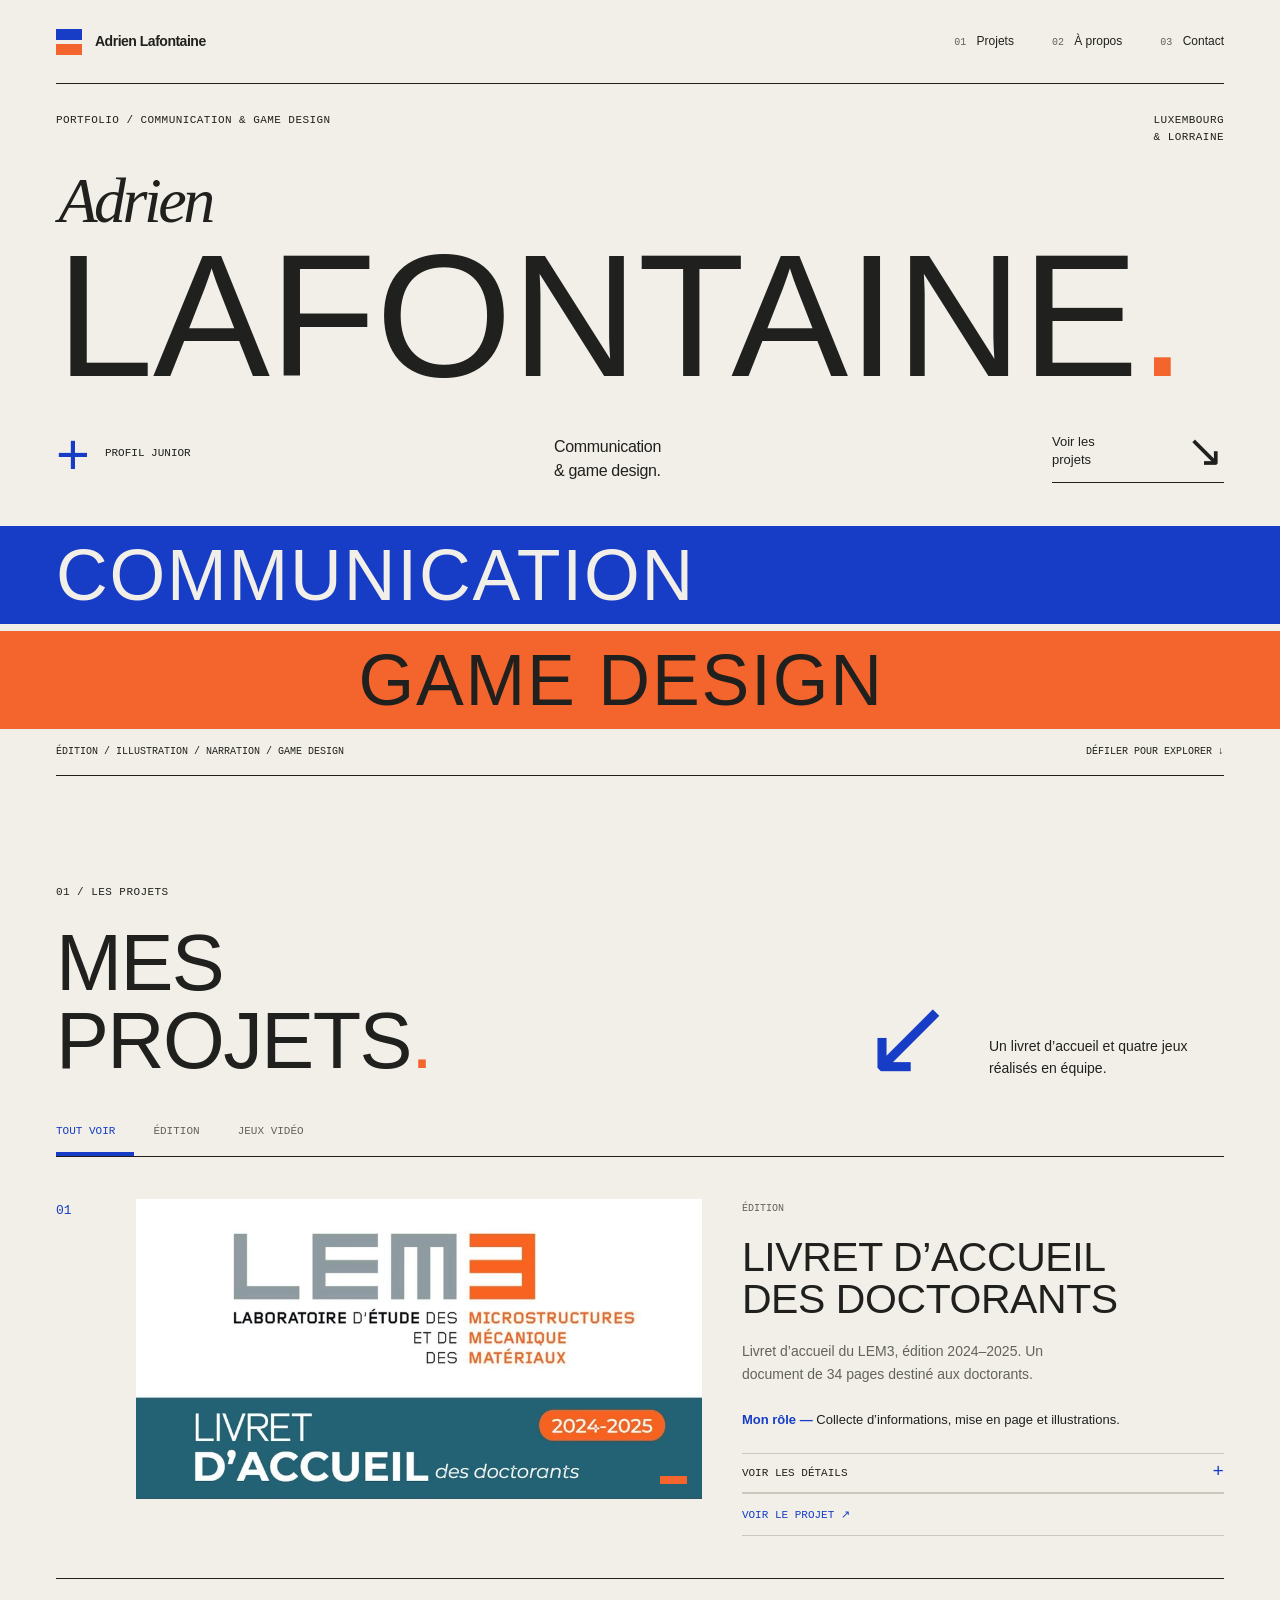
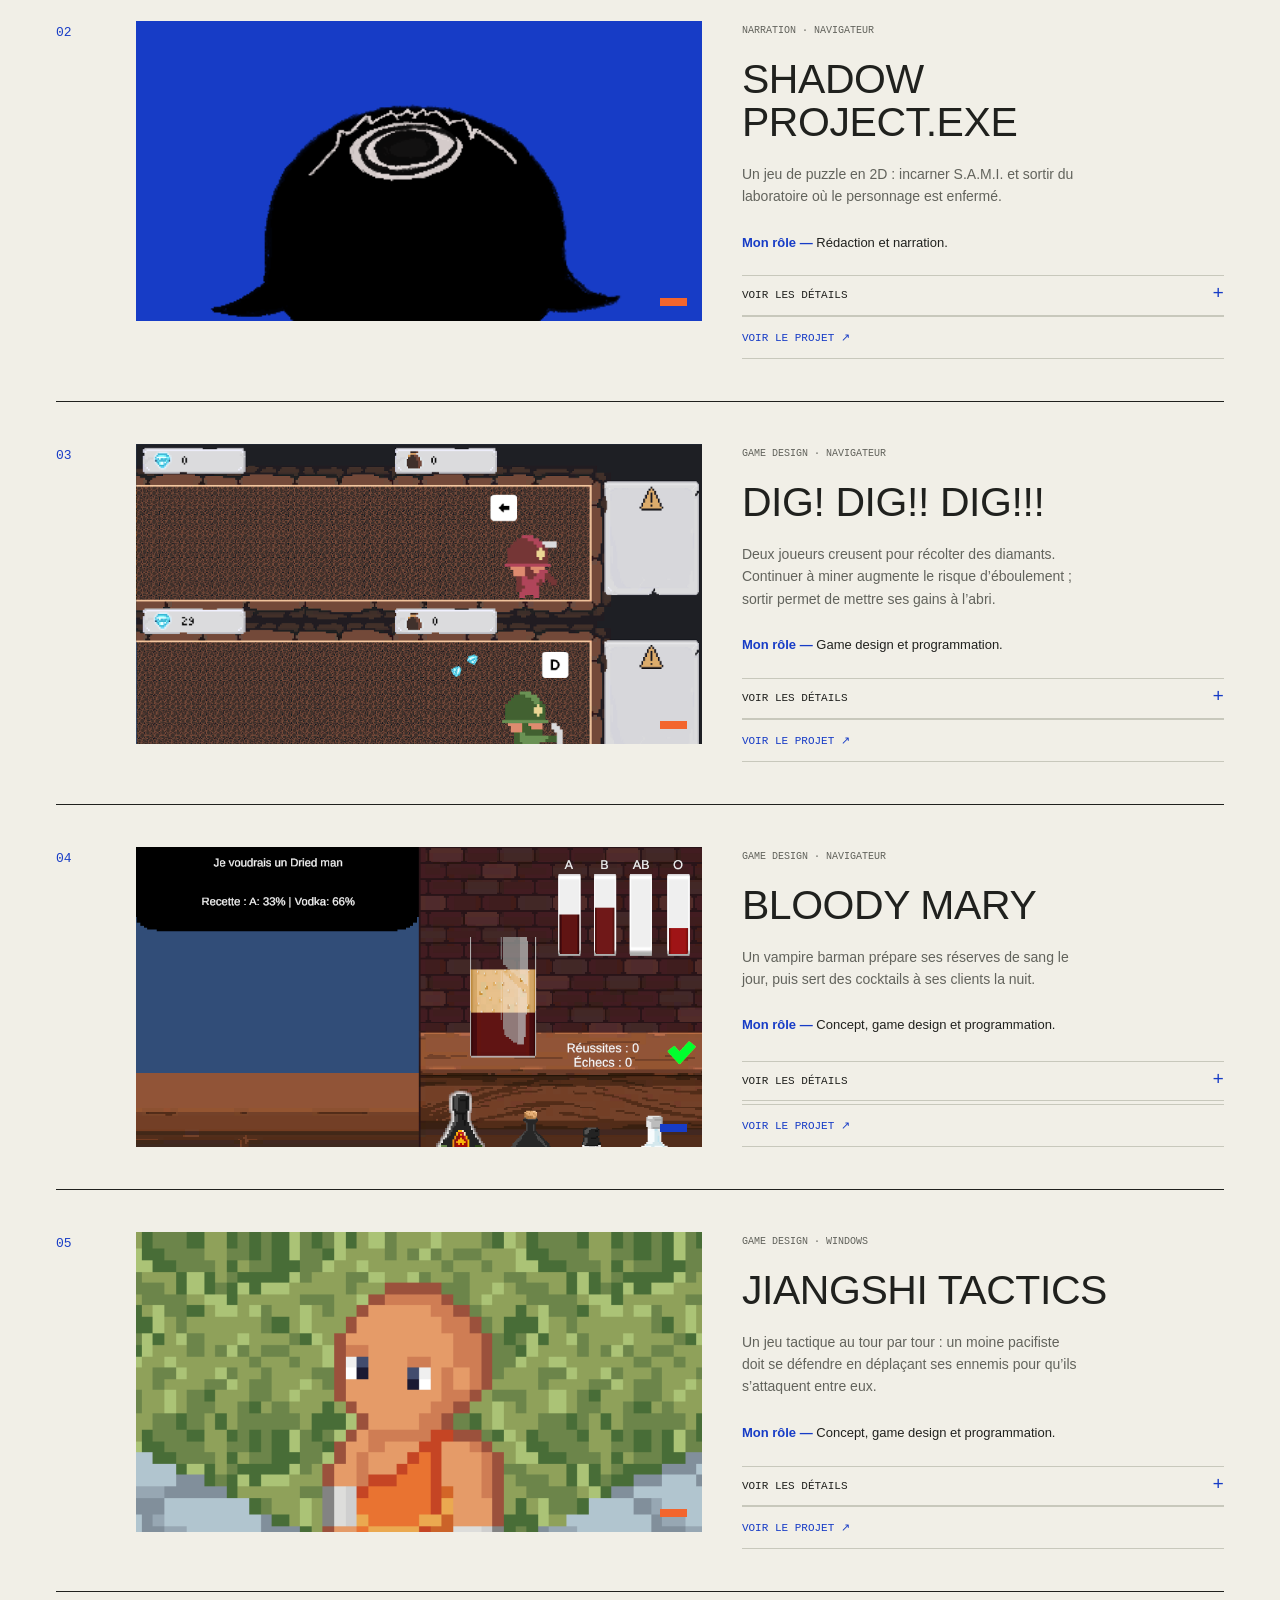
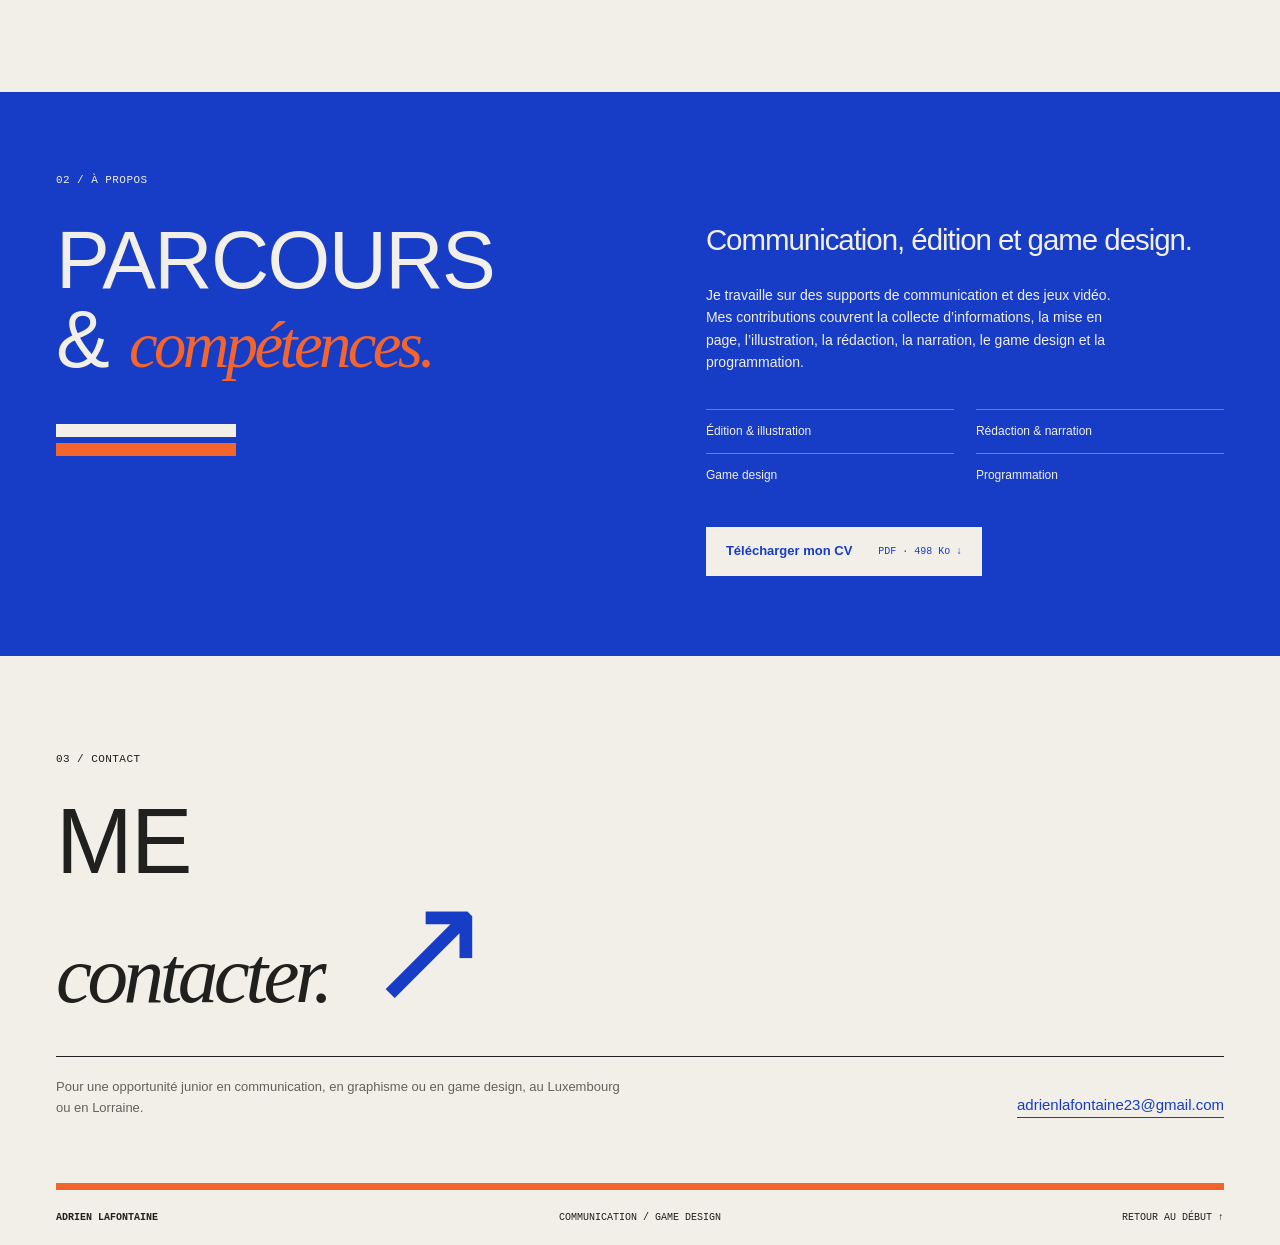
==== commit d0a22272: "Ajoute le CV a jour dans Parcours et competences" ====
--- a/index.html
+++ b/index.html
@@ -6,8 +6,8 @@
   <meta name="description" content="Portfolio d’Adrien Lafontaine : communication, édition, narration et game design. Livret d’accueil et jeux vidéo. Luxembourg et Lorraine.">
   <title>Adrien Lafontaine — Communication & game design</title>
   <link rel="icon" href="assets/favicon.svg" type="image/svg+xml">
-  <link rel="stylesheet" href="styles.css?v=final-1">
-  <script src="content.js?v=final-1" defer></script>
+  <link rel="stylesheet" href="styles.css?v=cv-1">
+  <script src="content.js?v=cv-1" defer></script>
   <script src="script.js?v=final-1" defer></script>
 </head>
 <body>
@@ -31,7 +31,7 @@
       <div class="project-grid" id="project-grid"></div>
       <noscript><p>Consultez le <a href="projets/livret-accueil.html">livret d’accueil</a> et les jeux : <a href="projets/shadow-exe.html">Shadow Project.exe</a>, <a href="projets/dig-dig-dig.html">Dig! Dig!! Dig!!!</a>, <a href="projets/bloody-mary.html">Bloody Mary</a> et <a href="projets/jiangshi-tactics.html">Jiangshi Tactics</a>.</p></noscript>
     </section>
-    <section class="about" id="apropos" aria-labelledby="about-title"><div class="wrap about-grid"><div><p class="eyebrow">02 / À propos</p><h2 id="about-title">Domaines<br>& <em>compétences.</em></h2><div class="small-bars" aria-hidden="true"></div></div><div class="about-copy"><p class="lead">Communication, édition et game design.</p><p id="about-text">Je travaille sur des supports de communication et des jeux vidéo. Mes contributions couvrent la collecte d’informations, la mise en page, l’illustration, la rédaction, la narration, le game design et la programmation.</p><div class="focus-list"><span>Édition & illustration</span><span>Rédaction & narration</span><span>Game design</span><span>Programmation</span></div><a id="cv-link" class="text-link" hidden>Télécharger mon CV <span aria-hidden="true">↗</span></a></div></div></section>
+    <section class="about" id="apropos" aria-labelledby="about-title"><div class="wrap about-grid"><div><p class="eyebrow">02 / À propos</p><h2 id="about-title">Parcours<br>& <em>compétences.</em></h2><div class="small-bars" aria-hidden="true"></div></div><div class="about-copy"><p class="lead">Communication, édition et game design.</p><p id="about-text">Je travaille sur des supports de communication et des jeux vidéo. Mes contributions couvrent la collecte d’informations, la mise en page, l’illustration, la rédaction, la narration, le game design et la programmation.</p><div class="focus-list"><span>Édition & illustration</span><span>Rédaction & narration</span><span>Game design</span><span>Programmation</span></div><a id="cv-link" class="text-link cv-download" href="assets/cv-adrien-lafontaine.pdf" download="CV-Adrien-Lafontaine.pdf">Télécharger mon CV <span>PDF · 498 Ko ↓</span></a></div></div></section>
     <section class="contact wrap" id="contact" aria-labelledby="contact-title"><p class="eyebrow">03 / Contact</p><h2 id="contact-title">Me<br><em>contacter.</em><span class="orange">↗</span></h2><div class="contact-bottom"><p>Pour une opportunité junior en communication, en graphisme ou en game design, au Luxembourg ou en Lorraine.</p><div id="contact-links"><a href="mailto:adrienlafontaine23@gmail.com">adrienlafontaine23@gmail.com</a></div></div></section>
   </main>
   <footer class="footer wrap"><span data-name>Adrien Lafontaine</span><span>Communication / Game design</span><a href="#accueil">Retour au début ↑</a></footer>
--- a/styles.css
+++ b/styles.css
@@ -14,3 +14,5 @@
 .project-card[data-category="edition"] .project-visual img{object-fit:contain}.project-gallery figcaption{margin-top:10px}
 .project-role-preview{font-size:13px;line-height:1.6;margin:0 0 22px;max-width:380px}.project-role-preview strong{color:var(--blue);font-weight:700}.project-role{border-top:3px solid var(--orange);padding-top:18px}
 .about h2 em{font-size:.8em}
+
+.cv-download{display:inline-flex;align-items:center;gap:26px;background:var(--paper);color:var(--blue);border:0;padding:14px 20px;font-weight:700}.cv-download span{font:10px var(--mono)}.cv-download:hover{background:var(--orange);color:var(--ink)}@media(max-width:480px){.cv-download{gap:18px;font-size:13px}}
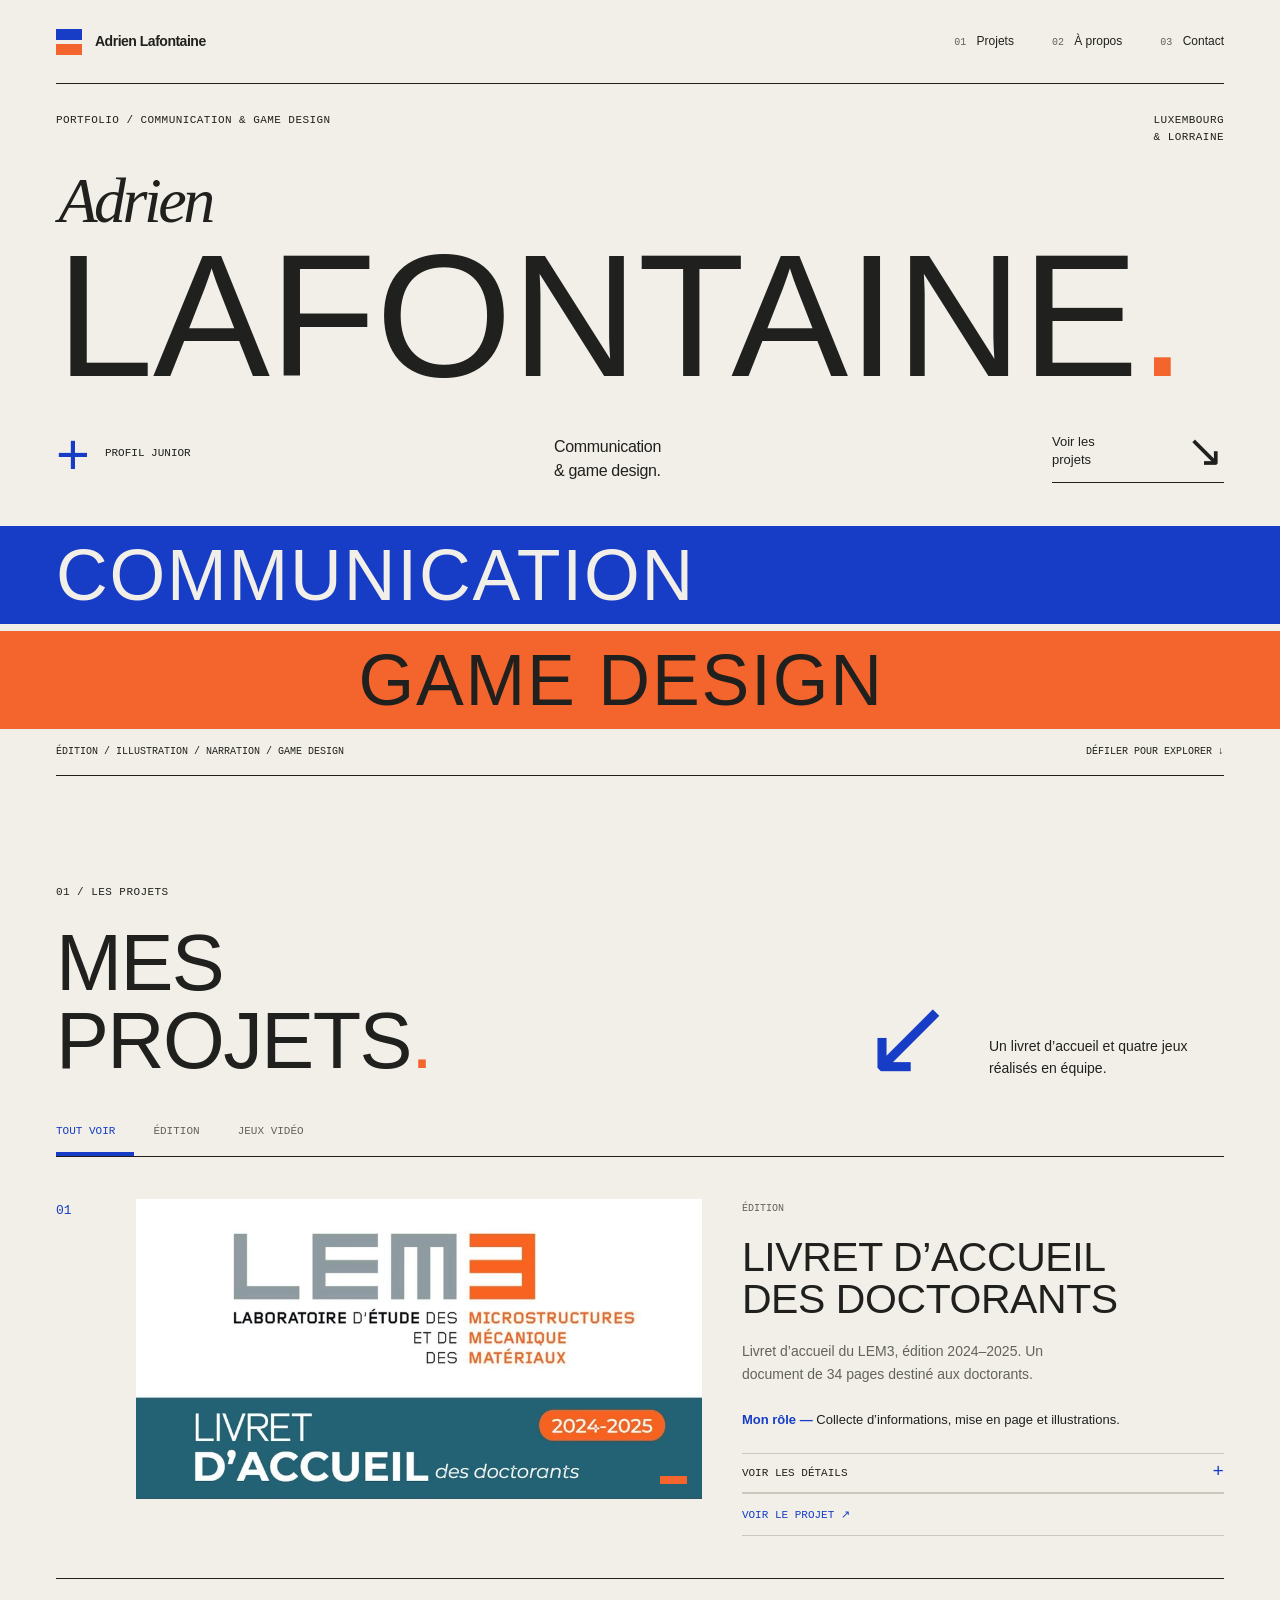
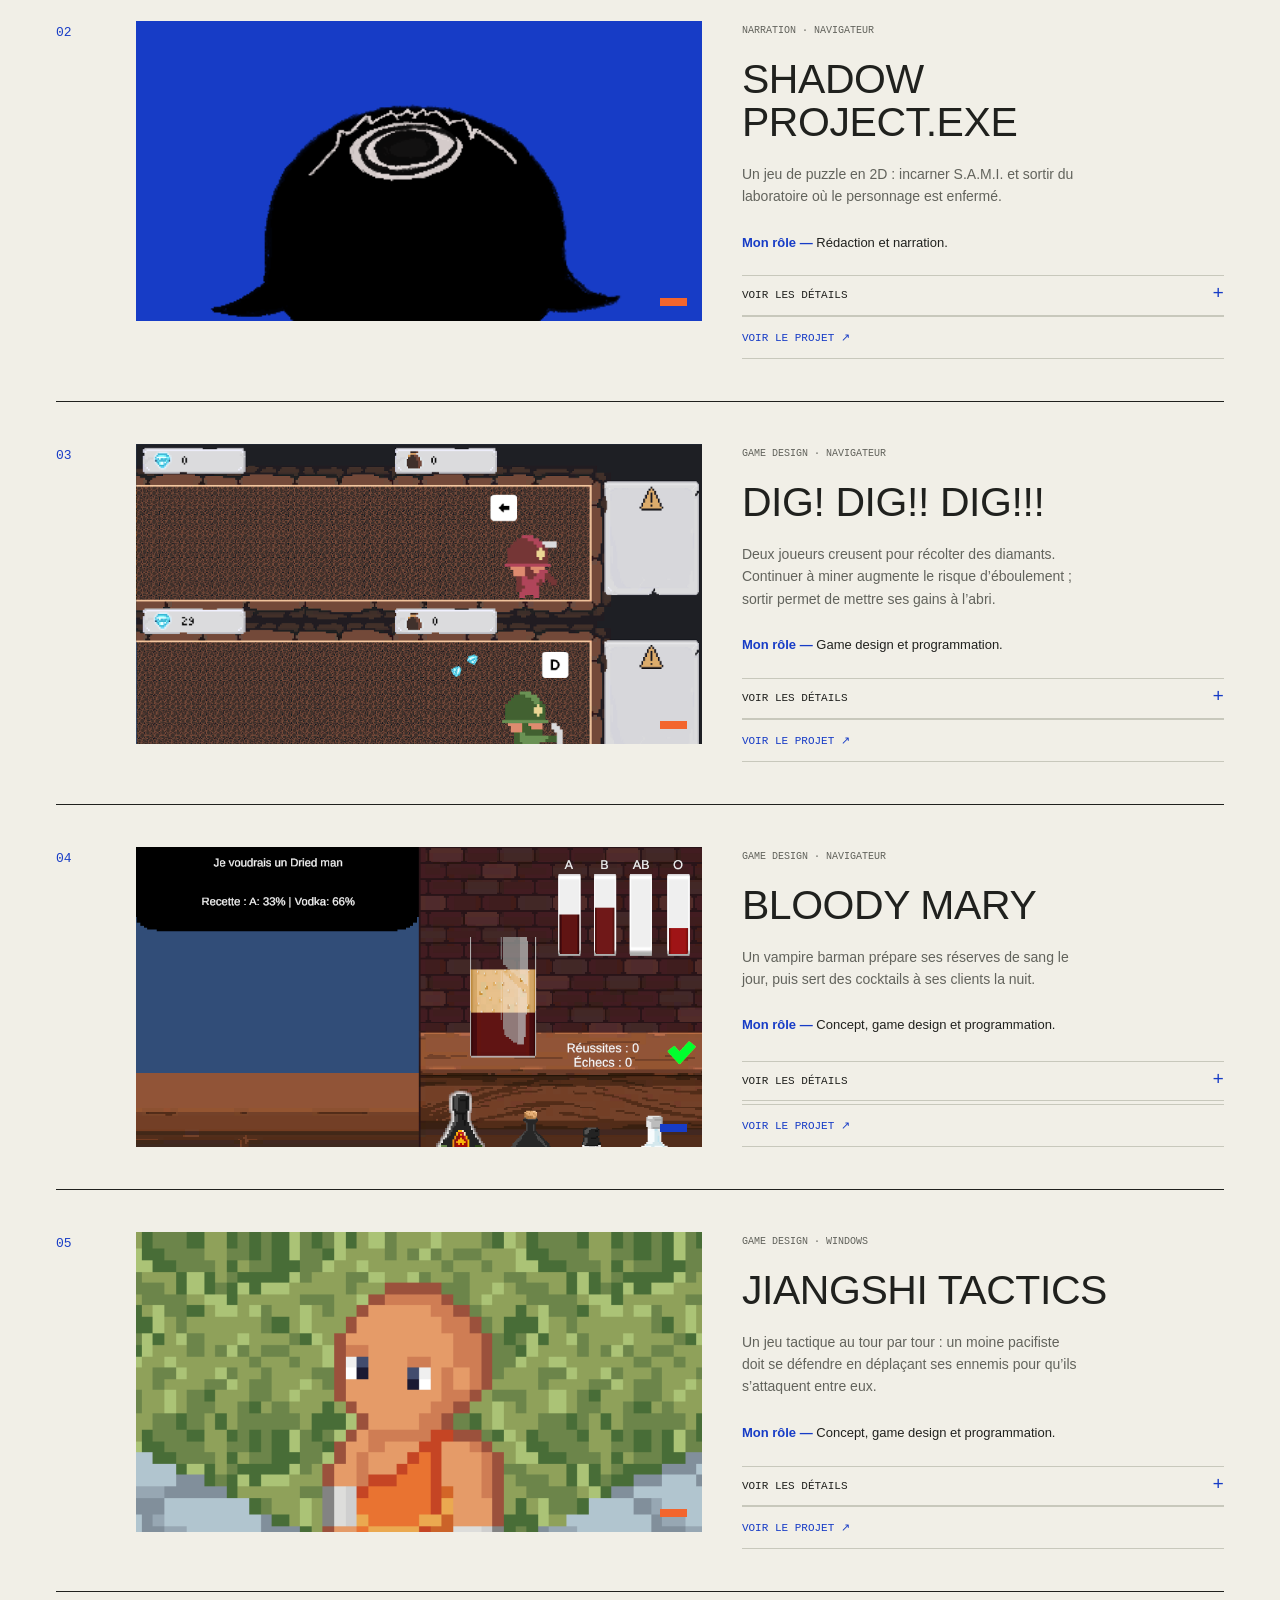
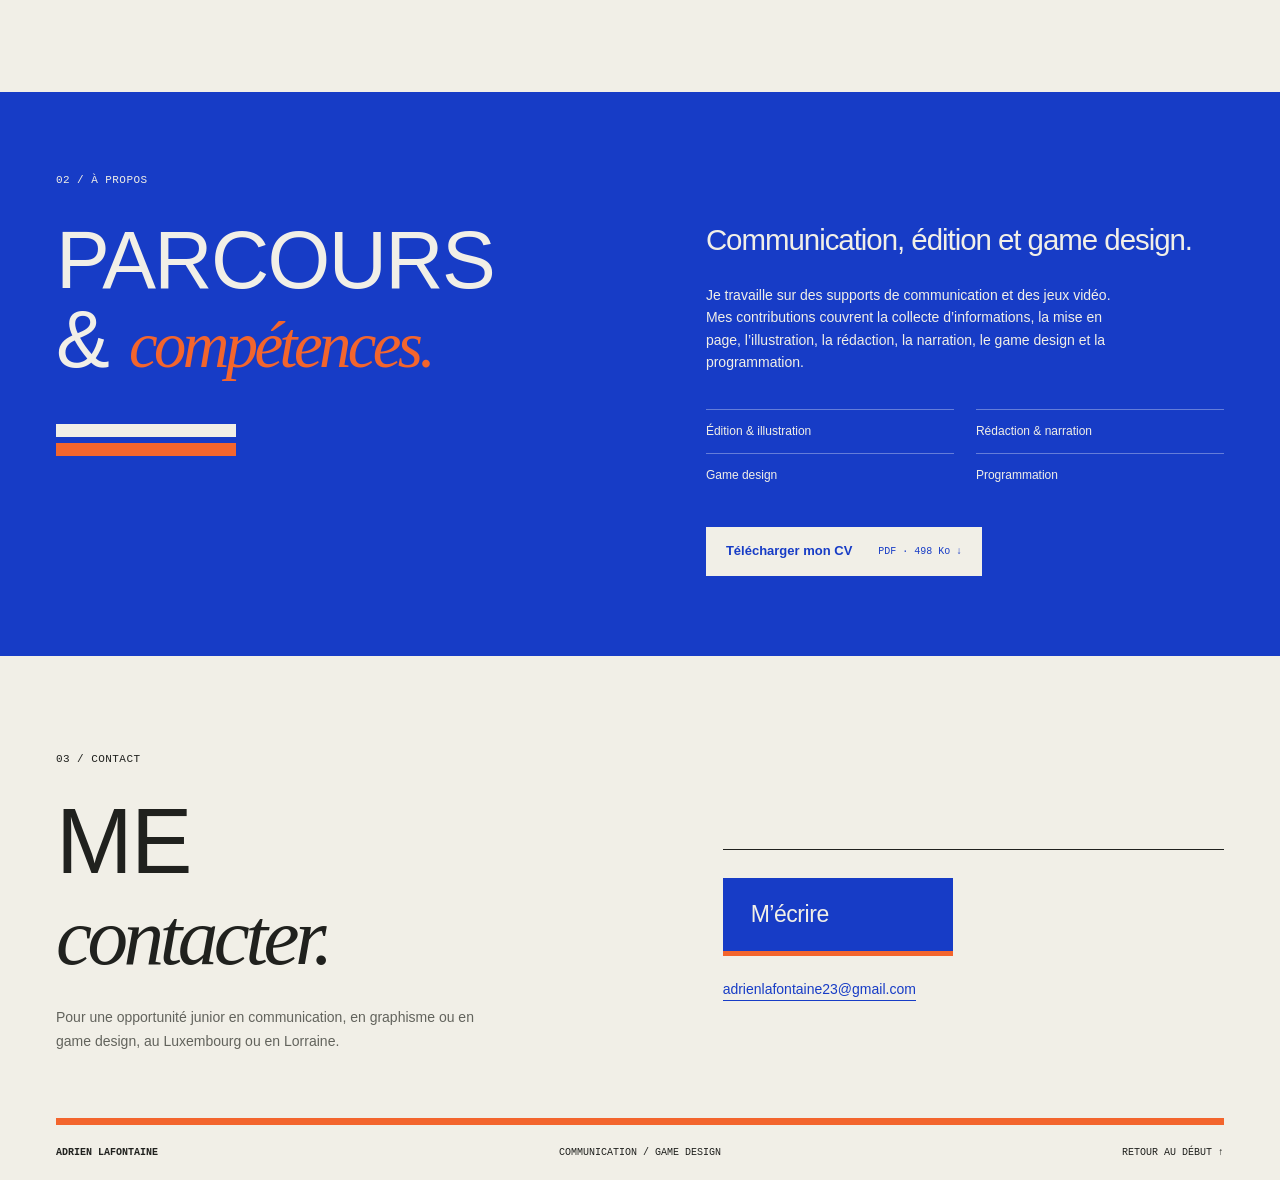
==== commit ecae3382: "Clarifie la section contact avec un bouton ecrire" ====
--- a/index.html
+++ b/index.html
@@ -6,7 +6,7 @@
   <meta name="description" content="Portfolio d’Adrien Lafontaine : communication, édition, narration et game design. Livret d’accueil et jeux vidéo. Luxembourg et Lorraine.">
   <title>Adrien Lafontaine — Communication & game design</title>
   <link rel="icon" href="assets/favicon.svg" type="image/svg+xml">
-  <link rel="stylesheet" href="styles.css?v=cv-1">
+  <link rel="stylesheet" href="styles.css?v=contact-1">
   <script src="content.js?v=cv-1" defer></script>
   <script src="script.js?v=final-1" defer></script>
 </head>
@@ -32,7 +32,7 @@
       <noscript><p>Consultez le <a href="projets/livret-accueil.html">livret d’accueil</a> et les jeux : <a href="projets/shadow-exe.html">Shadow Project.exe</a>, <a href="projets/dig-dig-dig.html">Dig! Dig!! Dig!!!</a>, <a href="projets/bloody-mary.html">Bloody Mary</a> et <a href="projets/jiangshi-tactics.html">Jiangshi Tactics</a>.</p></noscript>
     </section>
     <section class="about" id="apropos" aria-labelledby="about-title"><div class="wrap about-grid"><div><p class="eyebrow">02 / À propos</p><h2 id="about-title">Parcours<br>& <em>compétences.</em></h2><div class="small-bars" aria-hidden="true"></div></div><div class="about-copy"><p class="lead">Communication, édition et game design.</p><p id="about-text">Je travaille sur des supports de communication et des jeux vidéo. Mes contributions couvrent la collecte d’informations, la mise en page, l’illustration, la rédaction, la narration, le game design et la programmation.</p><div class="focus-list"><span>Édition & illustration</span><span>Rédaction & narration</span><span>Game design</span><span>Programmation</span></div><a id="cv-link" class="text-link cv-download" href="assets/cv-adrien-lafontaine.pdf" download="CV-Adrien-Lafontaine.pdf">Télécharger mon CV <span>PDF · 498 Ko ↓</span></a></div></div></section>
-    <section class="contact wrap" id="contact" aria-labelledby="contact-title"><p class="eyebrow">03 / Contact</p><h2 id="contact-title">Me<br><em>contacter.</em><span class="orange">↗</span></h2><div class="contact-bottom"><p>Pour une opportunité junior en communication, en graphisme ou en game design, au Luxembourg ou en Lorraine.</p><div id="contact-links"><a href="mailto:adrienlafontaine23@gmail.com">adrienlafontaine23@gmail.com</a></div></div></section>
+    <section class="contact wrap" id="contact" aria-labelledby="contact-title"><p class="eyebrow">03 / Contact</p><div class="contact-layout"><div><h2 id="contact-title">Me<br><em>contacter.</em></h2><p class="contact-intro">Pour une opportunité junior en communication, en graphisme ou en game design, au Luxembourg ou en Lorraine.</p></div><div class="contact-actions"><a class="contact-write" href="mailto:adrienlafontaine23@gmail.com">M’écrire</a><div id="contact-links"><a href="mailto:adrienlafontaine23@gmail.com">adrienlafontaine23@gmail.com</a></div></div></div></section>
   </main>
   <footer class="footer wrap"><span data-name>Adrien Lafontaine</span><span>Communication / Game design</span><a href="#accueil">Retour au début ↑</a></footer>
 </body>
--- a/styles.css
+++ b/styles.css
@@ -4,11 +4,11 @@
 .header{display:flex;align-items:center;justify-content:space-between;gap:28px;padding-block:25px;border-bottom:1px solid var(--ink)}.brand{display:flex;gap:13px;align-items:center;font-size:14px;font-weight:700;letter-spacing:-.035em}.brand-bars{width:26px;height:26px;flex-shrink:0;background:linear-gradient(to bottom,var(--blue) 0 42%,transparent 42% 58%,var(--orange) 58%)}nav{display:flex;gap:38px;font-size:12px}nav a{padding-block:7px}nav span{font:10px var(--mono);margin-right:7px;color:var(--muted)}nav a:hover{color:var(--blue)}.eyebrow,.edition{font:11px/1.5 var(--mono);text-transform:uppercase;letter-spacing:.04em;margin:0}.hero{padding-top:28px}.hero-top{display:flex;justify-content:space-between;align-items:start;gap:20px}.edition{text-align:right}.hero h1{margin:24px 0 0;line-height:.85;font-family:var(--display);font-weight:400;letter-spacing:-.025em;text-transform:uppercase}.first-name{display:block;font:italic clamp(35px,5vw,76px)/1 Georgia,serif;letter-spacing:-.055em;text-transform:none;margin-left:.04em;margin-bottom:8px}.last-name{display:block;font-size:clamp(65px,13.7vw,205px);white-space:nowrap}.name-dot{color:var(--orange)}.hero-bottom{display:grid;grid-template-columns:1fr 1fr auto;align-items:end;gap:25px;padding-block:35px 38px}.hero-index{display:flex;gap:15px;align-items:center;font:11px/1.6 var(--mono);text-transform:uppercase}.cross{font-size:58px;line-height:1;color:var(--blue);font-family:Arial,sans-serif}.hero-bottom>p{font-size:16px;line-height:1.5;letter-spacing:-.02em;margin:0}.button{display:flex;justify-content:space-between;align-items:center;gap:32px;padding-bottom:9px;border-bottom:1px solid var(--ink);font-size:13px;line-height:1.4;min-width:172px}.button-arrow{font-size:45px;line-height:1;transition:transform .2s}.button:hover .button-arrow{transform:translate(4px,4px)}.hero-bars{margin-inline:-56px;overflow:hidden;padding-block:5px 0}.hero-bars span{display:block;background:var(--blue);color:var(--paper);font:clamp(30px,5.6vw,85px)/1 var(--display);letter-spacing:.025em;padding:14px 56px 12px;white-space:nowrap}.hero-bars span+span{background:var(--orange);color:var(--ink);padding-left:28%;margin-top:7px}.hero-foot{display:flex;justify-content:space-between;gap:20px;border-bottom:1px solid var(--ink);padding-block:16px;font:10px/1.4 var(--mono);text-transform:uppercase}
 .projects{padding-block:108px 100px}.section-top{display:grid;grid-template-columns:1fr 1fr;gap:40px;align-items:end}.section-top .eyebrow{margin-bottom:24px}h2{font:clamp(52px,6.2vw,92px)/.98 var(--display);font-weight:400;text-transform:uppercase;letter-spacing:-.02em;margin:0}.orange{color:var(--orange)}.section-aside{display:flex;align-items:end;gap:35px;justify-content:end}.section-symbol{font:110px/.8 Arial,sans-serif;color:var(--blue)}.section-note{max-width:235px;margin:0;font-size:14px;line-height:1.6}.filters{display:flex;flex-wrap:wrap;gap:0;margin:30px 0 0;border-bottom:1px solid var(--ink)}.filters button{font:11px/1.4 var(--mono);text-transform:uppercase;background:transparent;color:var(--muted);border:0;border-bottom:4px solid transparent;cursor:pointer;padding:14px 19px 13px}.filters button:first-child{padding-left:0}.filters button:hover{color:var(--ink)}.filters button[aria-pressed=true]{border-bottom-color:var(--blue);color:var(--blue)}
 .project-grid{display:flex;flex-direction:column}.project-card{position:relative;display:grid;grid-template-columns:50px minmax(0,1.15fr) minmax(0,1fr);gap:30px;padding:42px 0;border-bottom:1px solid var(--ink);min-width:0}.project-number{font:13px/1.5 var(--mono);padding-top:2px;color:var(--blue)}.project-visual{min-width:0;height:300px;position:relative;display:grid;place-items:center;overflow:hidden;background:#e6e3d9;background-image:linear-gradient(#c8c8bc66 1px,transparent 1px),linear-gradient(90deg,#c8c8bc66 1px,transparent 1px);background-size:28px 28px}.project-visual:after{content:"";position:absolute;width:27px;height:8px;background:var(--orange);bottom:15px;right:15px}.project-visual img{width:100%;height:100%;object-fit:cover}.project-card:nth-child(2) .project-visual{background-color:var(--blue);background-image:none}.project-card:nth-child(3) .project-visual{background-color:var(--ink);background-image:repeating-linear-gradient(0deg,transparent,transparent 9px,#f1efe708 9px,#f1efe708 10px)}.project-card:nth-child(4) .project-visual{background-color:var(--orange);background-size:40px 40px;background-image:linear-gradient(#20211e16 1px,transparent 1px),linear-gradient(90deg,#20211e16 1px,transparent 1px)}.project-card:nth-child(4) .project-visual:after{background:var(--blue)}.project-copy{display:flex;flex-direction:column;min-width:0;padding:4px 0 0 10px}.project-heading{display:flex;flex-direction:column-reverse;gap:22px}.project-heading h3{font:clamp(30px,3.2vw,46px)/1.03 var(--display);font-weight:400;text-transform:uppercase;margin:0;letter-spacing:-.01em;max-width:390px}.project-heading>span{font:10px var(--mono);text-transform:uppercase;color:var(--muted)}.project-intro{font-size:14px;line-height:1.6;max-width:340px;margin:20px 0 25px;color:var(--muted)}.project-copy details{margin-top:auto;font-size:13px}summary{cursor:pointer;list-style:none;padding:11px 0;border-block:1px solid var(--line);display:flex;justify-content:space-between;gap:20px;font:11px/1.5 var(--mono);text-transform:uppercase}summary::-webkit-details-marker{display:none}summary:after{content:"+";font-size:19px;line-height:.8;color:var(--blue)}details[open]>summary:after{content:"−"}.project-detail{padding-block:8px}.project-detail p{margin:10px 0}.project-detail strong{font-weight:700}.project-detail a{display:inline-block;margin-top:12px;border-bottom:1px solid var(--blue);color:var(--blue)}
-.about{background:var(--blue);color:var(--paper);padding-block:80px;position:relative;overflow:hidden}.about-grid{display:grid;grid-template-columns:1.1fr 1fr;gap:80px}.about .eyebrow{margin-bottom:32px}.about h2{font-size:clamp(52px,6.3vw,92px)}em{font-family:Georgia,serif;font-weight:400;text-transform:none;letter-spacing:-.055em}.about h2 em{color:var(--orange)}.small-bars{margin-top:45px;width:180px;height:32px;background:linear-gradient(to bottom,var(--paper) 0 40%,transparent 40% 60%,var(--orange) 60%)}.about-copy{padding-top:50px}.lead{font-size:clamp(23px,2.3vw,32px);line-height:1.25;letter-spacing:-.035em;margin:0 0 25px}.about-copy>p:not(.lead){font-size:14px;max-width:410px}.muted{color:var(--muted);font-size:13px}.about .muted{color:#c4cef5;font-size:12px!important}.focus-list{display:grid;grid-template-columns:1fr 1fr;gap:0 22px;margin-top:35px}.focus-list span{border-top:1px solid #ffffff55;padding:12px 0;font-size:12px}.text-link{display:inline-block;border-bottom:1px solid currentColor;margin-top:30px;font-size:13px}.contact{padding-block:95px 65px}.contact .eyebrow{margin-bottom:30px}.contact h2{font-size:clamp(48px,7.2vw,106px)}.contact h2 em{font-size:.88em}.contact h2>.orange{display:inline-block;color:var(--blue);margin-left:35px;font:clamp(70px,12vw,170px)/.8 Arial,sans-serif}.contact-bottom{display:grid;grid-template-columns:1fr 1fr;gap:35px;align-items:end;border-top:1px solid var(--ink);margin-top:40px;padding-top:20px}.contact-bottom>p{font-size:13px;color:var(--muted);margin:0}#contact-links{display:flex;gap:15px;justify-content:end;flex-wrap:wrap}#contact-links a{color:var(--blue);border-bottom:1px solid var(--blue);overflow-wrap:anywhere;font-size:15px}#contact-links p{margin:0;font:11px var(--mono)}.footer{border-top:7px solid var(--orange);display:flex;justify-content:space-between;gap:15px;padding-block:20px;font:10px/1.5 var(--mono);text-transform:uppercase}.footer>span:first-child{font-weight:700}.footer a:hover{color:var(--blue)}.skip{position:absolute;top:0;left:20px;transform:translateY(-150%);padding:12px;background:var(--paper);z-index:5}.skip:focus{transform:translateY(0)}.sr-only{position:absolute;width:1px;height:1px;padding:0;margin:-1px;overflow:hidden;clip:rect(0,0,0,0);white-space:nowrap;border:0}
+.about{background:var(--blue);color:var(--paper);padding-block:80px;position:relative;overflow:hidden}.about-grid{display:grid;grid-template-columns:1.1fr 1fr;gap:80px}.about .eyebrow{margin-bottom:32px}.about h2{font-size:clamp(52px,6.3vw,92px)}em{font-family:Georgia,serif;font-weight:400;text-transform:none;letter-spacing:-.055em}.about h2 em{color:var(--orange)}.small-bars{margin-top:45px;width:180px;height:32px;background:linear-gradient(to bottom,var(--paper) 0 40%,transparent 40% 60%,var(--orange) 60%)}.about-copy{padding-top:50px}.lead{font-size:clamp(23px,2.3vw,32px);line-height:1.25;letter-spacing:-.035em;margin:0 0 25px}.about-copy>p:not(.lead){font-size:14px;max-width:410px}.muted{color:var(--muted);font-size:13px}.about .muted{color:#c4cef5;font-size:12px!important}.focus-list{display:grid;grid-template-columns:1fr 1fr;gap:0 22px;margin-top:35px}.focus-list span{border-top:1px solid #ffffff55;padding:12px 0;font-size:12px}.text-link{display:inline-block;border-bottom:1px solid currentColor;margin-top:30px;font-size:13px}.contact{padding-block:95px 65px}.contact .eyebrow{margin-bottom:30px}.contact h2{font-size:clamp(48px,7.2vw,106px)}.contact h2 em{font-size:.88em}#contact-links{display:flex;gap:15px;justify-content:end;flex-wrap:wrap}#contact-links a{color:var(--blue);border-bottom:1px solid var(--blue);overflow-wrap:anywhere;font-size:15px}#contact-links p{margin:0;font:11px var(--mono)}.footer{border-top:7px solid var(--orange);display:flex;justify-content:space-between;gap:15px;padding-block:20px;font:10px/1.5 var(--mono);text-transform:uppercase}.footer>span:first-child{font-weight:700}.footer a:hover{color:var(--blue)}.skip{position:absolute;top:0;left:20px;transform:translateY(-150%);padding:12px;background:var(--paper);z-index:5}.skip:focus{transform:translateY(0)}.sr-only{position:absolute;width:1px;height:1px;padding:0;margin:-1px;overflow:hidden;clip:rect(0,0,0,0);white-space:nowrap;border:0}
 @media(min-width:1600px){.last-name{font-size:218px}.hero-bars{margin-inline:0}.hero-bars span{padding-left:30px}}@media(max-width:1000px){.wrap{width:calc(100% - 64px)}.hero-bars{margin-inline:-32px}.hero-bars span{padding-inline:32px}.hero-bars span+span{padding-left:28%}.project-card{grid-template-columns:30px minmax(0,1fr) minmax(0,1fr);gap:20px}.project-visual{height:270px}.project-copy{padding-left:0}.about-grid{gap:40px}.section-aside{gap:20px}.section-symbol{font-size:80px}}
-@media(max-width:700px){.wrap{width:calc(100% - 40px)}.header{padding-block:18px;align-items:start;gap:15px}.brand{font-size:12px;line-height:1.2;max-width:150px}.brand-bars{width:20px;height:24px}nav{gap:16px;font-size:11px}nav span{display:none}.hero{padding-top:22px}.hero-top .eyebrow{font-size:9px;max-width:180px}.edition{font-size:9px}.hero h1{margin-top:32px}.first-name{font-size:40px}.last-name{font-size:14.5vw}.hero-bottom{grid-template-columns:1fr auto;padding-block:28px;gap:20px}.hero-index{grid-column:1/-1;font-size:9px;gap:10px}.cross{font-size:32px}.hero-bottom>p{font-size:13px}.button{min-width:125px;gap:15px;font-size:11px}.button-arrow{font-size:35px}.hero-bars{margin-inline:-20px}.hero-bars span{font-size:7.3vw;padding:13px 20px}.hero-bars span+span{padding-left:24%;margin-top:5px}.hero-foot{font-size:8px;gap:15px}.hero-foot>span:first-child{max-width:180px}.projects{padding-block:60px}.section-top{grid-template-columns:1fr 1fr;gap:20px}.section-top .eyebrow{font-size:9px;margin-bottom:20px}h2{font-size:48px}.section-aside{display:block}.section-symbol{font-size:50px}.section-note{font-size:11px;margin-top:15px;max-width:175px}.filters{margin-top:20px}.filters button{font-size:9px;padding:11px 12px}.project-card{grid-template-columns:25px minmax(0,1fr);gap:15px;padding-block:28px}.project-number{font-size:11px}.project-visual{height:260px}.project-copy{grid-column:2}.project-heading{gap:10px}.project-heading h3{font-size:35px;max-width:none}.project-heading>span{font-size:9px}.project-intro{font-size:13px;max-width:none;margin-block:15px 20px}.about{padding-block:55px}.about-grid{grid-template-columns:1fr;gap:35px}.about h2{font-size:65px}.small-bars{margin-top:25px;width:125px;height:25px}.about-copy{padding:0}.lead{max-width:400px}.contact{padding-block:55px 40px}.contact h2{font-size:clamp(38px,9vw,62px)}.contact h2>.orange{font-size:65px;margin-left:20px}.contact-bottom{grid-template-columns:1fr;gap:25px;margin-top:30px}#contact-links{justify-content:start}.footer{font-size:9px;flex-wrap:wrap}.footer>span:nth-child(2){display:none}}
+@media(max-width:700px){.wrap{width:calc(100% - 40px)}.header{padding-block:18px;align-items:start;gap:15px}.brand{font-size:12px;line-height:1.2;max-width:150px}.brand-bars{width:20px;height:24px}nav{gap:16px;font-size:11px}nav span{display:none}.hero{padding-top:22px}.hero-top .eyebrow{font-size:9px;max-width:180px}.edition{font-size:9px}.hero h1{margin-top:32px}.first-name{font-size:40px}.last-name{font-size:14.5vw}.hero-bottom{grid-template-columns:1fr auto;padding-block:28px;gap:20px}.hero-index{grid-column:1/-1;font-size:9px;gap:10px}.cross{font-size:32px}.hero-bottom>p{font-size:13px}.button{min-width:125px;gap:15px;font-size:11px}.button-arrow{font-size:35px}.hero-bars{margin-inline:-20px}.hero-bars span{font-size:7.3vw;padding:13px 20px}.hero-bars span+span{padding-left:24%;margin-top:5px}.hero-foot{font-size:8px;gap:15px}.hero-foot>span:first-child{max-width:180px}.projects{padding-block:60px}.section-top{grid-template-columns:1fr 1fr;gap:20px}.section-top .eyebrow{font-size:9px;margin-bottom:20px}h2{font-size:48px}.section-aside{display:block}.section-symbol{font-size:50px}.section-note{font-size:11px;margin-top:15px;max-width:175px}.filters{margin-top:20px}.filters button{font-size:9px;padding:11px 12px}.project-card{grid-template-columns:25px minmax(0,1fr);gap:15px;padding-block:28px}.project-number{font-size:11px}.project-visual{height:260px}.project-copy{grid-column:2}.project-heading{gap:10px}.project-heading h3{font-size:35px;max-width:none}.project-heading>span{font-size:9px}.project-intro{font-size:13px;max-width:none;margin-block:15px 20px}.about{padding-block:55px}.about-grid{grid-template-columns:1fr;gap:35px}.about h2{font-size:65px}.small-bars{margin-top:25px;width:125px;height:25px}.about-copy{padding:0}.lead{max-width:400px}.contact{padding-block:55px 40px}.contact h2{font-size:clamp(38px,9vw,62px)}#contact-links{justify-content:start}.footer{font-size:9px;flex-wrap:wrap}.footer>span:nth-child(2){display:none}}
 @media(prefers-reduced-motion:reduce){html{scroll-behavior:auto}*,*:before,*:after{transition:none!important}}@media print{.wrap{width:100%}.hero-bars{margin:0}.project-card{break-inside:avoid}.projects,.contact{padding-block:30px}.about{padding-block:30px}.project-visual{height:180px}}
-@media(max-width:480px){.section-top{grid-template-columns:1fr}.section-aside{display:flex;align-items:center;justify-content:start;gap:20px}.section-note{max-width:230px;margin:0}.projects h2{font-size:55px}.contact h2>.orange{font-size:40px;margin-left:10px}}
+@media(max-width:480px){.section-top{grid-template-columns:1fr}.section-aside{display:flex;align-items:center;justify-content:start;gap:20px}.section-note{max-width:230px;margin:0}.projects h2{font-size:55px}}
 .game-project .project-visual img{object-fit:contain}.project-page-link{font:11px var(--mono);text-transform:uppercase;border-block:1px solid var(--line);padding:14px 0;margin-top:auto;color:var(--blue)}.project-page-link:hover{background:var(--blue);color:var(--paper);padding-left:10px}.project-card>a{display:block;min-width:0}.project-page{padding-block:65px}.project-page>.eyebrow{margin-bottom:25px}.project-page>h1{font:clamp(45px,7vw,100px)/1 var(--display);text-transform:uppercase;letter-spacing:-.02em;margin:0;overflow-wrap:anywhere}.project-page-intro{font-size:clamp(18px,2vw,25px);line-height:1.5;max-width:800px;margin:30px 0}.itch-link{display:inline-flex;gap:30px;align-items:center;padding:13px 20px;background:var(--blue);color:var(--paper);font-size:14px}.itch-link:hover{background:var(--ink)}.project-page-cover{margin:45px 0 60px;background:#dedbd1;border-top:10px solid var(--blue);border-bottom:10px solid var(--orange);padding:25px;display:grid;place-items:center}.project-page-cover img{max-width:100%;max-height:580px;object-fit:contain;display:block}.project-page-content{display:grid;grid-template-columns:1fr 1.5fr;gap:60px;padding-bottom:40px}.project-page-content h2{font-size:clamp(35px,4vw,60px)}.project-fact{border-top:1px solid var(--line);padding-block:17px}.project-fact h3{font:11px var(--mono);text-transform:uppercase;color:var(--blue);margin:0 0 12px}.project-fact p{font-size:15px;line-height:1.7;margin:0}.project-gallery{display:grid;gap:25px}.project-gallery figure{margin:0}.project-gallery img{display:block;max-width:100%;height:auto;margin:auto}.project-page-end{border-top:1px solid var(--ink);display:flex;justify-content:space-between;gap:25px;align-items:center;margin-top:50px;padding-top:25px}.project-page-end .text-link{margin:0;font-size:13px}@media(max-width:700px){.project-card>a{grid-column:2}.project-page{padding-block:40px}.project-page-content{grid-template-columns:1fr;gap:25px}.project-page-cover{padding:10px;margin-block:30px}.project-page-end{align-items:start;flex-direction:column}.project-page-intro{font-size:18px}}
 
 .project-card[data-category="edition"] .project-visual img{object-fit:contain}.project-gallery figcaption{margin-top:10px}
@@ -16,3 +16,5 @@
 .about h2 em{font-size:.8em}
 
 .cv-download{display:inline-flex;align-items:center;gap:26px;background:var(--paper);color:var(--blue);border:0;padding:14px 20px;font-weight:700}.cv-download span{font:10px var(--mono)}.cv-download:hover{background:var(--orange);color:var(--ink)}@media(max-width:480px){.cv-download{gap:18px;font-size:13px}}
+
+.contact-layout{display:grid;grid-template-columns:1.2fr 1fr;gap:65px;align-items:center}.contact-intro{max-width:430px;margin:28px 0 0;font-size:14px;line-height:1.7;color:var(--muted)}.contact-actions{border-top:1px solid var(--ink);padding-top:28px;display:flex;flex-direction:column;align-items:start;gap:22px}.contact-write{display:inline-block;min-width:230px;background:var(--blue);color:var(--paper);padding:18px 28px;border-bottom:5px solid var(--orange);font-size:23px;letter-spacing:-.02em}.contact-write:hover{background:var(--ink)}.contact-actions #contact-links{justify-content:start}.contact-actions #contact-links a{font-size:14px}@media(max-width:700px){.contact-layout{grid-template-columns:1fr;gap:28px}.contact-intro{margin-top:22px}.contact-actions{padding-top:24px}.contact-write{font-size:20px;min-width:220px}}
